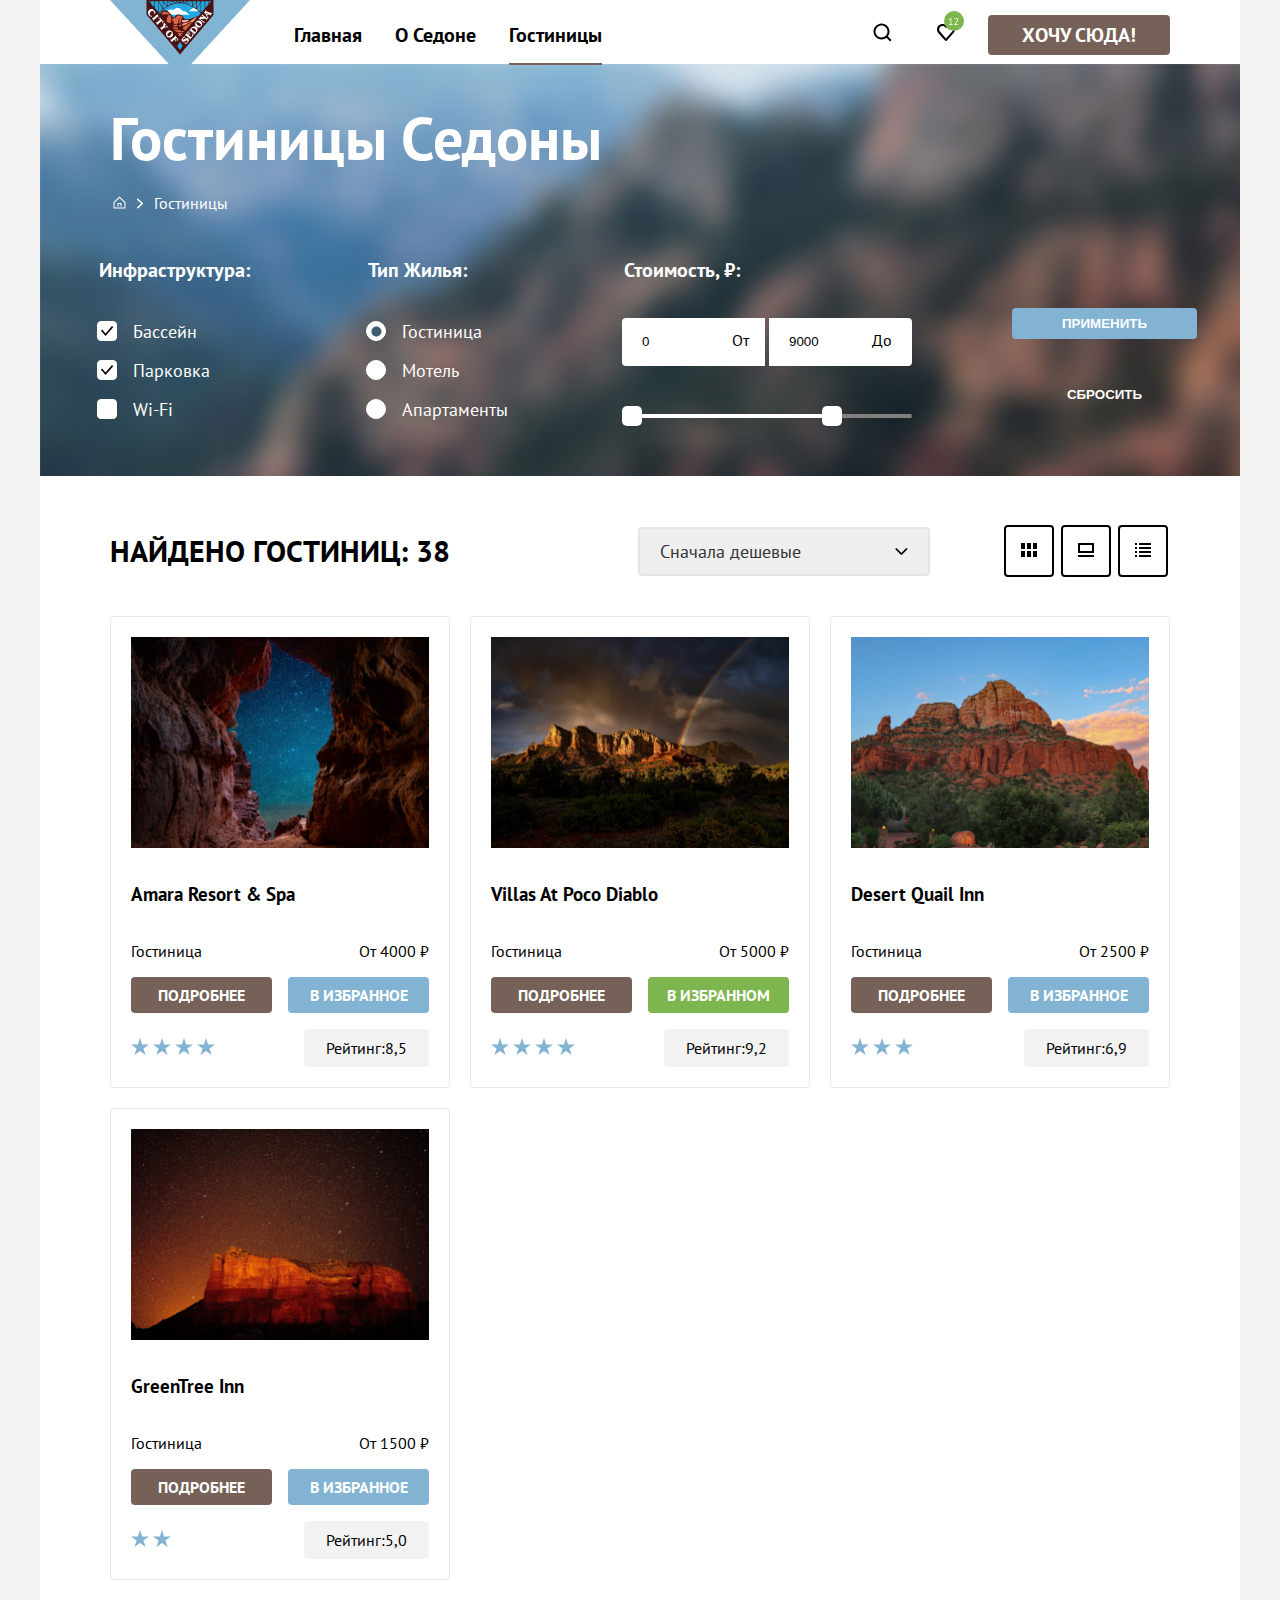
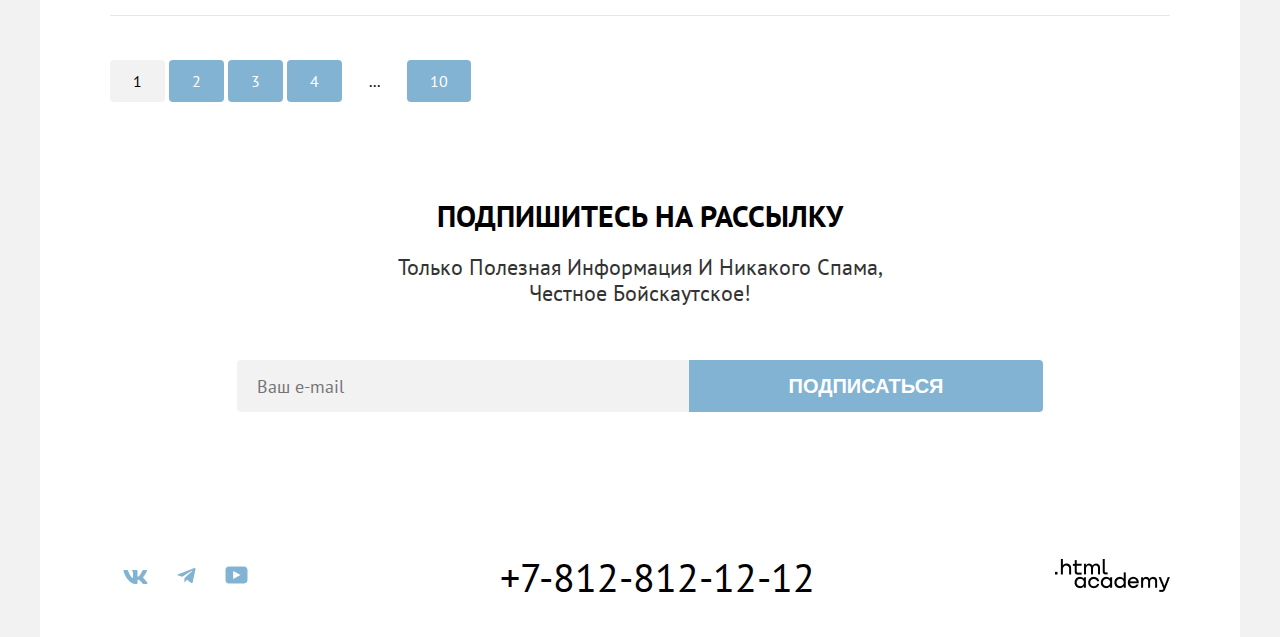
==== catalog.html @ a518d644 "Доделывает 10дз" ====
<!DOCTYPE html>
<html lang="ru">

  <head>
    <meta charset="utf-8">
    <title>HTML Academy: Седона</title>
    <link rel="stylesheet" href="./style.css">
  </head>


  <body class="catalog-html">
    <div class="body-html">
      <header class="page-header">
        <nav class="navigation">

          <img class="logo" src="./images/logo.png" width="140" height="70" alt="Логитип города Седона.">

          <!--Header №1-->
          <div class="navigation-container">
            <ul class="navigation-list">
              <li class="navigation-item">
                <a class="navigation-link" href="./index.html">Главная</a>
              </li>
              <li class="navigation-item">
                <a class="navigation-link" href="about.html">О Седоне</a>
              </li>
              <li class="navigation-item">
                <a class="navigation-link navigation-link-current-catalog" href="./catalog.html">Гостиницы</a>
              </li>
            </ul>
          </div>

          <!--Header №2-->
          <div class="navigation-container-right">
            <ul class="navigation-list">
              <li class="navigation-item">
                <a class="search-link" href="#">
                  <img class="search" src="./images/search.svg" alt="Кнопка поиска">
                  <span class="visually-hidden">Поиск</span>
                </a>
              </li>
              <li class="navigation-item">
                <a class="like-link" href="#">
                  <img class="like" src="./images/like.svg" alt="Избранное">
                  <span class="visually-hidden">Избранное</span>
                </a>
              </li>
              <!--Button-->
              <li class="navigation-item">
                <a class="button button-header" href="#">Хочу сюда!</a>
              </li>
            </ul>
          </div>
        </nav>
      </header>


      <!--Main-->
      <main class="main-index main-catalog">
        <div class="catalog-image">
          <h1 class="main-catalog-hotel">Гостиницы Седоны</h1>
          <div class="crumbs-bread">
            <a class="main-crumbs-bread" href="./index.html">
              <img class="bread-crumbs" src="./images/home.svg" alt="Домик">
            </a>
            <a class="main-crumbs-bread" href="http://back">
              <img class="bread-crumbs" src="./images/check-mark.svg" alt="check-mark">
            </a>
            <a class="main-crumbs-bread" href="./catalog.html">
              <span class="bread-crumbs">Гостиницы</span>
            </a>
          </div>

          <section class="catalog-settings">
            <form class="Catalog-form">

              <fieldset class="catalog-crumbs-bread">
                <legend class="catalog-menu">Инфраструктура:</legend>
                <div class="catalog-checkbox">
                  <label class="checkbox">
                    <input class="checkbox-item" type="checkbox" name="pool" checked>
                    <span class="checkbox-pseudo"></span>
                    <span class="catalog-text">Бассейн</span>
                  </label>
                  <label class="checkbox">
                    <input class="checkbox-item" type="checkbox" name="parking" checked>
                    <span class="checkbox-pseudo"></span>
                    <span class="catalog-text">Парковка</span>
                  </label>
                  <label class="checkbox">
                    <input class="checkbox-item" type="checkbox" name="wifi">
                    <span class="checkbox-pseudo"></span>
                    <span class="catalog-text">Wi-fi</span>
                  </label>
                </div>
              </fieldset>


              <fieldset class="catalog-crumbs-bread">
                <legend class="catalog-menu">Тип жилья:</legend>
                <div class="catalog-radio">
                  <label class="radio">
                    <input class="radio-item" name="radio-house" type="radio" checked>
                    <span class="radio-pseudo"></span>
                    <span class="catalog-hotel">Гостиница</span>
                  </label>

                  <label class="radio">
                    <input class="radio-item" name="radio-house" type="radio">
                    <span class="radio-pseudo"></span>
                    <span class="catalog-hotel">Мотель</span>
                  </label>

                  <label class="radio">
                    <input class="radio-item" name="radio-house" type="radio">
                    <span class="radio-pseudo"></span>
                    <span class="catalog-hotel">Апартаменты</span>
                  </label>
                </div>
              </fieldset>

              <fieldset class="catalog-filter-group">
                <legend class="catalog-filter-title">Стоимость, ₽:</legend>
                <div class="range">
                  <div class="range-wrapper-inputs">
                    <label class="catalog-filter-label">
                      <span class="range-input-label">от</span>
                      <input class="range-input range-input-min" type="number" value="0" name="min-price">
                    </label>
                    <label class="catalog-filter-label">
                      <span class="range-input-label">до</span>
                      <input class="range-input range-input-max" type="number" value="9000" name="max-price">
                    </label>
                  </div>

                  <div class="range-scale">
                    <div class="range-bar" style="left: 0; width: 210px;">
                      <button class="range-toggle toggle-min" type="button">
                        <span class="visually-hidden">Изменить минимальную стоимость</span>
                      </button>
                      <button class="range-toggle toggle-max" type="button">
                        <span class="visually-hidden">Изменить максимальную стоимость</span>
                      </button>
                    </div>
                  </div>
                </div>
              </fieldset>

              <div class="catalog-crumbs-bread">
                <div class="catalog-reset">
                  <button class="button catalog-button-apply">Применить</button>

                  <button class="button catalog-button-reset">Сбросить</button>
                </div>
              </div>

            </form>
          </section>
        </div>


        <!--Найдено гостиниц-->
        <section class="catalog-rooms">
          <div class="catalog-products-container">
            <h1 class="catalog-hotels">Найдено гостиниц: <span>38</span></h1>
            <div class="select sorting-type">
              <select class="select-control" aria-label="Сортировка">
                <option value="popular">Сначала популярные</option>
                <option value="cheap" selected>Сначала дешевые</option>
                <option value="expensive">Сначала дорогие</option>
              </select>
            </div>
            <ul class="view-buttons">
              <li class="view-buttons-item">
                <a class="view-button view-button-current view-button-tile" href="#">
                  <img src="./images/tile.svg" alt="#">
                  <span class="visually-hidden">Показать плиткой</span>
                </a>
              </li>
              <li class="view-buttons-item">
                <a class="view-button view-button-card" href="#">
                  <img src="./images/slideshow.svg" alt="#">
                  <span class="visually-hidden">Показать картачками</span>
                </a>
              </li>
              <li class="view-buttons-item">
                <img src="./images/list.svg" alt="#">
                <a class="view-button view-button-list" href="#">
                  <span class="visually-hidden">Показать плиткой</span>
                </a>
              </li>
            </ul>
          </div>

          <div class="catalog-goods">
            <ul class="catalog-beautiful-hotel">

              <li class="beautiful-hotels">
                <div class="beautiful-catalog-hotel">
                  <img class="catalog-images" src="./images/hotel-1.jpg" alt="Красивый вид">
                  <h3 class="catalog-nice-hotels">Amara Resort & Spa</h3>
                  <div class="catalog-type-wrap">
                    <p class="catalog-type-hotel">Гостиница</p>
                    <p class="catalog-price">От 4000 ₽</p>
                  </div>

                  <button class="button button-more">Подробнее</button>
                  <button class="button button-color-second">В Избранное</button>
                  <div class="catalog-rating-wrap">
                    <div class="catalog-rating-stars">
                      <span class="rating-stars"><img class="stars" src="./images/star.svg" alt="Звездачка"></span>
                      <span class="rating-stars"><img class="stars" src="./images/star.svg" alt="Звездачка"></span>
                      <span class="rating-stars"><img class="stars" src="./images/star.svg" alt="Звездачка"></span>
                      <span class="rating-stars"><img class="stars" src="./images/star.svg" alt="Звездачка"></span>
                    </div>
                    <span class="catalog-rating">Рейтинг:8,5</span>
                  </div>
                </div>
              </li>
              <li class="beautiful-hotels">
                <div class="beautiful-catalog-hotel">
                  <img class="catalog-images" src="./images/hotel-2.jpg" alt="Красивый вид">
                  <h3 class="catalog-nice-hotels">Villas at Poco Diablo</h3>
                  <div class="catalog-type-wrap">
                    <p class="catalog-type-hotel">Гостиница</p>
                    <p class="catalog-price">От 5000 ₽</p>
                  </div>

                  <button class="button button-more">Подробнее</button>
                  <button class="button button-color-third">В Избранном</button>
                  <div class="catalog-rating-wrap">
                    <div class="catalog-rating-stars">
                      <span class="rating-stars"><img class="stars" src="./images/star.svg" alt="Звездачка"></span>
                      <span class="rating-stars"><img class="stars" src="./images/star.svg" alt="Звездачка"></span>
                      <span class="rating-stars"><img class="stars" src="./images/star.svg" alt="Звездачка"></span>
                      <span class="rating-stars"><img class="stars" src="./images/star.svg" alt="Звездачка"></span>
                    </div>
                    <span class="catalog-rating">Рейтинг:9,2</span>
                  </div>
                </div>
              </li>
              <li class="beautiful-hotels">
                <div class="beautiful-catalog-hotel">
                  <img class="catalog-images" src="./images/hotel-3.jpg" alt="Красивый вид">
                  <h3 class="catalog-nice-hotels">Desert Quail Inn</h3>
                  <div class="catalog-type-wrap">
                    <p class="catalog-type-hotel">Гостиница</p>
                    <p class="catalog-price">От 2500 ₽</p>
                  </div>

                  <button class="button button-more">Подробнее</button>
                  <button class="button button-color-second">В Избранное</button>
                  <div class="catalog-rating-wrap">
                    <div class="catalog-rating-stars">
                      <span class="rating-stars"><img class="stars" src="./images/star.svg" alt="Звездачка"></span>
                      <span class="rating-stars"><img class="stars" src="./images/star.svg" alt="Звездачка"></span>
                      <span class="rating-stars"><img class="stars" src="./images/star.svg" alt="Звездачка"></span>
                    </div>
                    <span class="catalog-rating">Рейтинг:6,9</span>
                  </div>
                </div>
              </li>
              <li class="beautiful-hotels">
                <div class="beautiful-catalog-hotel">
                  <img class="catalog-images" src="./images/hotel-4.jpg" alt="Красивый вид">
                  <h3 class="catalog-nice-hotels">GreenTree Inn</h3>
                  <div class="catalog-type-wrap">
                    <p class="catalog-type-hotel">Гостиница</p>
                    <p class="catalog-price">От 1500 ₽</p>
                  </div>

                  <button class="button button-more">Подробнее</button>
                  <button class="button button-color-second">В Избранное</button>
                  <div class="catalog-rating-wrap">
                    <div class="catalog-rating-stars">
                      <span class="rating-stars"><img class="stars" src="./images/star.svg" alt="Звездачка"></span>
                      <span class="rating-stars"><img class="stars" src="./images/star.svg" alt="Звездачка"></span>
                    </div>
                    <span class="catalog-rating">Рейтинг:5,0</span>
                  </div>
                </div>
              </li>
            </ul>
          </div>

          <div class="catalog-divider">
            <img class="divider" src="./images/divider.png" alt="Линия">
          </div>

          <div class="catalog-pages">
            <ul class="numbers-catalog">
              <li class="pages-numbers">
                <a class="catalog-numbers pages-numbers-light" href="http://1">1</a>
              </li>
              <li class="pages-numbers">
                <a class="catalog-numbers" href="http://2">2</a>
              </li>
              <li class="pages-numbers">
                <a class="catalog-numbers" href="http://3">3</a>
              </li>
              <li class="pages-numbers">
                <a class="catalog-numbers" href="http://4">4</a>
              </li>
              <li class="pages-numbers">
                <a class="catalog-numbers pages-numbers-white" href="http://5">...</a>
              </li>
              <li class="pages-numbers">
                <a class="catalog-numbers" href="http://10">10</a>
              </li>
            </ul>
          </div>

          <!--Подпишитесь на рассылку-->
          <div class="page-container catalog-footer">
            <div class="subscribe-catalog">
              <h2 class="subscribe-description-catalog">Подпишитесь на рассылку</h2>
              <p class="advantages-subscribe-catalog">Только полезная информация и никакого спама,<br> честное бойскаутское!</p>

              <form class="subscribe" action="https://echo.htmlacademy.ru/" method="post">
                <div class="subscribe-radius">
                  <label for="newsletter-email">
                    <input class="form-subscribe" placeholder="Ваш e-mail" type="email" name="newsletter-email"
                      id="newsletter-email" required>
                  </label>

                  <button class="button button-blue" type="submit">
                    <span class="submit-subscribe">Подписаться</span>
                  </button>

                </div>
              </form>
            </div>
          </div>

        </section>


      </main>


      <!--Footer!-->
      <footer class="page-footer">
        <div class="footer-social-network">
          <ul class="connection-footer">
            <li class="footer-inline">
              <a class="footer-catalog-link" href="#">
                <img class="connection" src="./images/VK.svg" alt="ВКонтакте">
                <p class="visually-hidden">ВКонтакте</p>
              </a>
            </li>
            <li class="footer-inline">
              <a class="footer-catalog-link" href="#">
                <img class="connection" src="./images/Telegram.svg" alt="Телеграм">
                <p class="visually-hidden">Телеграм</p>
              </a>
            </li>
            <li class="footer-inline">
              <a class="footer-catalog-link" href="#">
                <img class="connection" src="./images/Youtube.svg" alt="Ютуб" fill="currentColor">
                <p class="visually-hidden">Ютуб</p>
              </a>
            </li>
          </ul>

          <h3>
            <a class="footer-call htmlacademy" href="tel:+78128121212">+7-812-812-12-12</a>
          </h3>

          <a class="htmlacademy" href="https://htmlacademy.ru/"><img class="htmlacademy-image"
              src="./images/html-academy.png" alt="html-academy"></a>

        </div>
      </footer>

    </div>
  </body>

</html>
---- style.css ----
@font-face {
    font-family: "PT-Sans";
    src: url("./fonts/ptsans-400.woff2") format("woff2");
    font-weight: 400;
    font-display: swap;
}

@font-face {
    font-family: "PT-Sans";
    src: url("./fonts/ptsans-700.woff2") format("woff2");
    font-weight: 700;
    font-display: swap;
}


body {
    width: 1200px;
    font-family: "PT-Sans";
    font-style: normal;
    margin: 0 auto;
    background-color: #F2F2F2;

    display: grid;
    grid-template-rows: min-content auto min-content;
}

.body-html {
    background-color: white;
}

.page-header {
    height: 64px;
    padding: 0 70px;
}

.page-footer {
    padding: 0 70px;
}

.logo {
    position: absolute;
}

.catalog-html {
    width: 1200px;
}

.main-catalog {
    text-transform: capitalize;
}

.navigation {
    display: flex;
    align-items: center;
    justify-content: space-between;
    font-weight: 700;
    font-size: 20px;
    line-height: 24px;
}

.navigation-container {
    display: flex;
    align-items: center;
    flex-direction: row;
    padding: 0;
    padding-left: 168px;
    min-width: 340px;
    justify-content: space-around;
}

.navigation-container-right {
    display: flex;
    flex-direction: row;
    align-items: center;
    padding: 0;
    gap: 20px;
}

.navigation-list {
    display: contents;
    flex-direction: row;
    justify-content: space-between;
    align-items: center;
    margin: 0;
    padding: 0;
}

.navigation-item {
    justify-content: space-around;
}

.navigation-link {
    color: black;
    padding: 20px 16px;
}

.page-header-action {
    align-content: center;
}

.button-header {
    display: block;
    font-weight: 700;
    padding: 8px 34px;
}

.advantages-item {
    text-align: center;
    color: #ffffff;

    background-color: #83B3D3
}

.select {
    display: flex;
    align-items: center;
    width: 292px;
    margin-left: auto;
    margin-right: 70px;
}

.select-control {
    width: 100%;

    font-family: "PT-Sans";
    font-size: 18px;
    line-height: 21px;
    color: #333333;
    appearance: none;

    border: 2px solid #e5e5e5;
    border-radius: 4px;

    padding: 12px 20px;
    padding-right: 40px;

    background-image: url("./images/arrow.svg");
    background-repeat: no-repeat;
    background-position: right 20px center;
}

.select-control:hover {
    border-color: #68a2ca;
}

.select-control:focus {
    border-color: #3f5e72;
    outline: none;
}

.view-buttons {
    padding-right: 10px;
    width: 160px;
    display: flex;
    align-items: center;
    justify-content: space-between;
    cursor: pointer;
}

.view-buttons-item {
    justify-content: space-between;
    padding: 14px 15px;
    margin: 0 3.5px;

    border: 2px solid #000000;
    border-radius: 4px;
}

.view-button {
    cursor: pointer;
}

.catalog-products-container {
    display: flex;
    max-height: 50px;
    padding: 50px 70px 40px;
    align-items: center;
}

.main-text {
    color: #333333;
    font-weight: 400;
    font-size: 22px;
    line-height: 26px;
}

.advantages-list {
    margin: 0;
    padding: 0;
    display: flex;
    flex-wrap: wrap;
}

.advantages-item-container {
    width: 230px;
    min-height: 200px;
    padding: 90px 85px;
    display: flex;
    align-items: center;
    justify-content: flex-start;
    flex-direction: column;
}

.advantages-item-wide {
    display: flex;
}

.advantages-description {
    font-weight: 400;
    font-size: 18px;
    line-height: 21px;
}

.advantages-item-wide-rewerse {
    flex-direction: row-reverse;
}

.advantages-item-squares,
.advantages-item-tourist {
    color: black;
    background-color: rgba(131, 179, 211, 0.12);
}

.advantages-item-road {
    color: black;
    background-color: rgba(131, 179, 211, 0.2);
}

.footer-social-network {
    align-items: center;
    height: 120px;
    display: flex;
    justify-content: space-between;
}

.main-catalog-hotel {
    font-weight: 700;
    font-size: 60px;
    line-height: 78px;
    padding: 35px 70px 8px;
    margin: 0;
}

.connection-footer {
    align-self: center;
    display: inline;
}

.footer-inline {
    padding: 12.5px;
    display: inline;
}

.advantages-interested {
    color: #000000;
    padding-bottom: 20px;
    margin: 0;
    font-weight: 700;
    font-size: 30px;
    line-height: 36px;
}

.advantages-description-comfort {
    color: #333333;
    font-weight: 400;
    font-size: 22px;
    line-height: 26px;
}

.advantages-interested-main {
    color: #333333;
    font-weight: 400;
    font-size: 22px;
    line-height: 26px;
    padding-bottom: 54px;
}

.advantages-title-live {
    color: #000000;
    padding-bottom: 30px;
    margin: 0;
    font-weight: 700;
    font-size: 24px;
    line-height: 28px;
}

.advantages-live {
    color: #333333;
    font-weight: 400;
    font-size: 18px;
    line-height: 21px;
}

.advantages-title {
    text-transform: uppercase;
    margin-top: 0;
    margin-bottom: 32px;
    position: relative;
    padding-bottom: 30px;
    width: 175px;
}

.advantages-title::before {
    align-items: center;
    display: block;
    content: "";
    position: absolute;
    top: 100%;
    width: 60px;
    height: 2px;
    background-color: currentColor;
    left: 50%;
    transform: translateX(-50%);
    opacity: 0.3;
}

.images {
    height: 100%;
    object-fit: cover;
}

.souvenir {
    padding-bottom: 30px;
}

.white {
    color: #ffffff;
}

a {
    text-decoration: none;
    list-style: none;
}

ul {
    margin: 0;
    padding: 0;
    list-style: none;
}

li {
    list-style: none;
}

p {
    margin: 0;
}


.hero {
    text-align: center;
    height: 485px;
    background-image: url("/images/index-background.jpg");
    background-repeat: no-repeat;
    background-size: cover;
}


.welcome-shelf {
    width: 1200px;
    background-repeat: no-repeat;
    background-size: cover;
}

.welcome {
    padding-top: 50px;
}

.ornament {
    padding-top: 23px;
    background-position: 50% 50%;
}

.button-search {
    color: #ffffff;
    font-weight: 700;
    font-size: 20px;
    line-height: 36px;
    padding: 8px 50px;
    cursor: pointer;
}


h2 {
    text-transform: uppercase;
}

h4 {
    margin: 0;
    text-transform: uppercase;
}

.stars {
    color: #83B3D3;
}

.visually-hidden {
    position: absolute;
    width: 1px;
    height: 1px;
    margin: -1px;
    border: 0;
    padding: 0;
    white-space: nowrap;
    clip-path: inset(100%);
    clip: rect(0 0 0 0);
    overflow: hidden;
}

.Catalog-form {
    display: flex;
    justify-content: space-around;
}

.footer-call {
    font-weight: 400;
    font-size: 40px;
    line-height: 40px;
    color: black;
}



.second {
    background-color: rgba(131, 179, 211, 0.12);
}


.third {
    background-color: rgba(131, 179, 211, 0.2);
}

.advantages-souvenirs {
    display: flex;
    margin: 0;
    padding: 0;
}


.advantages-item-souvenirs {
    margin: 0;
    padding: 0;
    width: 400px;
    max-height: 385px;
    text-align: center;

    background-color: rgba(131, 179, 211, 0.12);
}

.advantages-eat {
    padding: 80px 85px;
}


.page-container {
    text-align: center;
}

.sedona-city {
    padding-top: 70px;
    padding-bottom: 70px;
}

.rectangle {
    padding-top: 30px;
    padding-bottom: 30px;
}

.main-heading {
    padding-bottom: 25px;
    margin: 0;
    font-weight: 700;
    font-size: 30px;
    line-height: 36px;
}

.catalog-pages {
    display: flex;
    flex-direction: row;
    align-items: center;
    padding: 0 70px;
    padding-top: 40px;
}

.numbers-catalog {
    border-radius: 4px;
}

.catalog-type-wrap {
    grid-column: 1/-1;
    display: flex;
    justify-content: space-between;
    gap: 20px;
}

.catalog-nice-hotels {
    grid-column: 1/-1;
    text-transform: capitalize;
}


.souvenirs-second {
    background-color: #ffffff;
}


.button {
    border: 0;
    border-radius: 4px;
    text-transform: uppercase;
    color: #ffffff;
    background-color: #756157;
}


.button-blue {
    border: 0;
    padding: 8px 50px;
    border-radius: 0 4px 4px 0;
    background-color: #83B3D3;
    cursor: pointer;
}


.subscribe {
    flex-direction: row-reverse
}

.subscribe-radius {
    display: inline-flex;
}

.form-subscribe {
    padding: 0 0 0 20px;
    font-family: "PT-Sans";
    font-style: normal;
    width: 452px;
    border-radius: 4px 0 0 4px;
    border: 0;
    height: 52px;
    font-weight: 400;
    font-size: 18px;
    line-height: 24px;

    background-color: #F2F2F2;
    box-sizing: border-box;
}

.submit-subscribe {
    padding: 8px 50px;
    font-weight: 700;
    font-size: 20px;
    line-height: 36px;
}

.catalog-beautiful-hotel {
    display: grid;
    grid-template-columns: repeat(3, 340px);
    flex-direction: row;
    gap: 20px;
    align-items: flex-start;
    flex-wrap: nowrap;
    padding: 0;
}

.catalog-goods {
    padding: 0 70px;
}

.catalog-cheap {
    align-items: baseline;
    justify-content: space-around;
    display: flex;
}

.catalog-button-border {
    justify-content: space-around;
}

.catalog-button-border {
    text-align: right;
    display: flex;
}

.beautiful-hotels {
    box-sizing: border-box;
    padding: 20px;
    border: 1px solid #E6E6E6;
    border-radius: 4px;
}


.button-cheap-first {
    justify-content: flex-end;
}

.catalog-hotels {
    text-transform: uppercase;
    font-weight: 700;
    font-size: 30px;
    line-height: 36px;

    margin: 0;
}


.catalog-divider {
    padding-top: 20px;
    text-align: center;
}

.catalog-image {
    min-height: 412px;
    color: #ffffff;
    background-image: url("./images/catalog-backgroung.jpg");
    background-repeat: no-repeat;
    background-size: cover;
}

.catalog-menu {
    margin: 0;
    text-transform: capitalize;
    font-weight: 700;
    font-size: 20px;
    line-height: 24px;
    display: block;
}

.catalog-reset {
    position: relative;
    top: 50px;
    display: grid;
}

.page-interested {
    padding-top: 96px;
    padding-bottom: 96px;
    background-color: #ffffff;
    background-repeat: no-repeat;
    background-size: cover;
}

.index-footer {
    padding-top: 96px;
    padding-bottom: 104px;
    color: #ffffff;
    background-image: url("./images/canion.jpg");
    background-repeat: no-repeat;
    background-size: cover;
}

.catalog-footer {
    background-color: #ffffff;
    background-repeat: no-repeat;
    background-size: cover;
}

.subscribe-catalog {
    height: 215px;
    padding-top: 96px;
    padding-bottom: 104px;
}

.stop-comfort {
    padding-top: 65px;
    padding-bottom: 65px;
}

.subscribe-description {
    color: #ffffff;
    padding-bottom: 20px;
    margin: 0;
    font-weight: 700;
    font-size: 30px;
    line-height: 36px;
}

.subscribe-description-catalog {
    color: #000000;
    padding-bottom: 20px;
    margin: 0;
    font-weight: 700;
    font-size: 30px;
    line-height: 36px;
}

.advantages-subscribe {
    color: #ffffff;
    padding-bottom: 54px;
    font-weight: 400;
    font-size: 22px;
    line-height: 26px;
}

.advantages-subscribe-catalog {
    color: #333333;
    padding-bottom: 54px;
    font-weight: 400;
    font-size: 22px;
    line-height: 26px;
}

.catalog-numbers {
    border-radius: 4px;
    display: flex;
    padding: 11px 23px;
    color: white;
    background-color: #83B3D3;
}

.pages-numbers {
    display: inline-block;
}

.pages-numbers-light {
    color: black;
    background-color: #F2F2F2;
}

.pages-numbers-white {
    color: black;
    background-color: #ffffff;
}

.bread-crumbs {
    color: #ffffff;
}

.catalog-crumbs-bread {
    display: block;
}

.crumbs-bread {
    padding: 8px 70px 45px;
}

.main-crumbs-bread {
    padding: 0 3px;
}

.catalog-button-apply {
    font-weight: 700;
    padding: 8px 50px;
    background-color: #83B3D3;

}

.catalog-button-reset {
    position: relative;
    top: 40px;
    font-weight: 700;
    padding: 8px 50px;
    background: fixed;


}

button {
    font-weight: 700;
    cursor: pointer;
}


.button-more {
    border: 0;
    padding: 8px 26px;
    font-family: "PT-Sans";
    font-style: normal;
    font-weight: 700;
    font-size: 16px;
    line-height: 20px;
}

.button-color-second {
    border: 0;
    padding: 8px 20px;
    background-color: #83B3D3;
    font-family: "PT-Sans";
    font-style: normal;
    font-weight: 700;
    font-size: 16px;
    line-height: 20px;
}

.button-color-third {
    border: 0;
    padding: 8px 18px;
    background-color: #7DB54F;
    font-family: "PT-Sans";
    font-style: normal;
    font-weight: 700;
    font-size: 16px;
    line-height: 20px;
}

.catalog-rating {
    border-radius: 4px;
    padding: 9px 22px;
    background-color: #F2F2F2;
    font-family: "PT-Sans";
    font-style: normal;
    font-weight: 400;
    font-size: 16px;
    line-height: 20px;
}

.beautiful-catalog-hotel {
    display: grid;
    flex-direction: column;
    gap: 16px;
    grid-template-columns: 1fr 1fr;
}

.catalog-images {
    max-width: 100%;
    grid-column: 1/-1;
}

.catalog-rating-wrap {
    grid-column: 1/-1;
    display: flex;
    justify-content: space-between;
    align-items: center;
}



.checkbox-item {
    position: absolute;
    appearance: none;
}

.checkbox {
    display: flex;
    align-items: center;
    cursor: pointer;
}

.checkbox-pseudo {
    display: inline-block;
    border-radius: 4px;
    width: 18px;
    height: 18px;
    border: 1px solid #ffffff;
    background-color: #ffffff;
    cursor: pointer;
}

.catalog-checkbox {
    margin-top: 32px;
    display: grid;
    font-weight: 400;
    font-size: 18px;
    line-height: 23px;
    gap: 16px;
}

.catalog-text {
    padding-left: 16px;
}

.checkbox-item:checked ~ .checkbox-pseudo {
    background-color: #ffffff;
    background-image: url("./images/checkbox.svg");
    background-repeat: no-repeat;
    background-position: center;
}

.checkbox-item:focus ~ .checkbox-pseudo {
    box-shadow: 0 0 0 3px #83B3D3;
}




.radio-item {
    position: absolute;
    appearance: none;
}

.radio {
    display: flex;
    align-items: center;
    cursor: pointer;
}

.radio-pseudo {
    display: inline-block;
    border-radius: 50%;
    width: 18px;
    height: 18px;
    border: 1px solid #ffffff;
    background-color: #ffffff;
    cursor: pointer;
}

.catalog-radio {
    margin-top: 32px;
    display: grid;
    font-weight: 400;
    font-size: 18px;
    line-height: 23px;
    gap: 16px;
}

.catalog-hotel {
    padding-left: 16px;
}

.radio-item:checked ~ .radio-pseudo {
    background-color: #ffffff;
    background-image: url("./images/radio.svg");
    background-repeat: no-repeat;
    background-position: center;
}

.radio-item:focus ~ .radio-pseudo {
    box-shadow: 0 0 0 3px #83B3D3;
}


fieldset {
    border: none;
}

.catalog-filter-title {
    font-family: "PT-Sans";
    font-style: normal;
    font-weight: 700;
    font-size: 20px;
    line-height: 24px;
}

.navigation-link-current {
    position: relative;
    padding-bottom: 17.5px;
}

.navigation-link-current-catalog {
    position: relative;
    padding-bottom: 17.5px;
}

.navigation-link-current::after {
    position: absolute;
    content: "";

    right: 16px;
    left: 16px;
    bottom: 0;

    height: 2px;
    background-color: #756157;
}

.navigation-link-current-catalog::after {
    position: absolute;
    content: "";

    right: 16px;
    left: 16px;
    bottom: 0;

    height: 2px;
    background-color: #756157;
}

.popup-active {
    display: flex;
}

.popup {
    position: fixed;
    top: 0;
    left: 0;
    width: 100%;
    height: 100%;
    display: none;
    align-items: center;
    justify-content: center;
}

.popup-container {
    width: 717px;
    height: 576px;
    background: #ffffff;
    border-radius: 30px;
    z-index: 1;
}


.popup::before {
    content: "";
    position: absolute;
    width: 100%;
    height: 100%;
    background-color: rgba(242, 242, 242, 0.8);
}

.connection:focus {
    color: #68A2CA;
}


.range-input-label {
    color: #000000;
    position: absolute;
    right: 20px;
    top: 50%;
    transform: translateY(-50%);
}

.range-input {
    padding-right: 40px;
    height: 48px;
    width: 143px;
    box-sizing: border-box;
    border: none;
    border-radius: 4px 0 0 4px;
}

.range-input-min {
    padding-left: 20px;
    border-radius: 4px 0 0 4px;
}

.range-input-max {
    padding-left: 20px;
    border-radius: 0 4px 4px 0;
}

.range-scale {
    margin-top: 48px;
    position: relative;
    height: 4px;
    margin-bottom: 16px;
    background-color: gray;
    border-radius: 2px;
}

.range-bar {
    position: absolute;
    height: 4px;
    background-color: #ffffff;
}


.range-toggle {
    position: absolute;
    width: 20px;
    height: 20px;
    background: #ffffff;
    border: none;
    border-radius: 5px;
    cursor: pointer;
}

.catalog-filter-label{
    position: relative;
}

.range-toggle:hover {
    background-color: #ffffff;
}

.range-toggle:active,
.range-toggle:focus {
    outline: 3px solid #ffffff;
}

.toggle-min {
    top: -8px;
    left: 0;
}

.toggle-max {
    top: -8px;
    right: -10px;
}

legend.catalog-filter-title {
    padding-bottom: 30px;
}
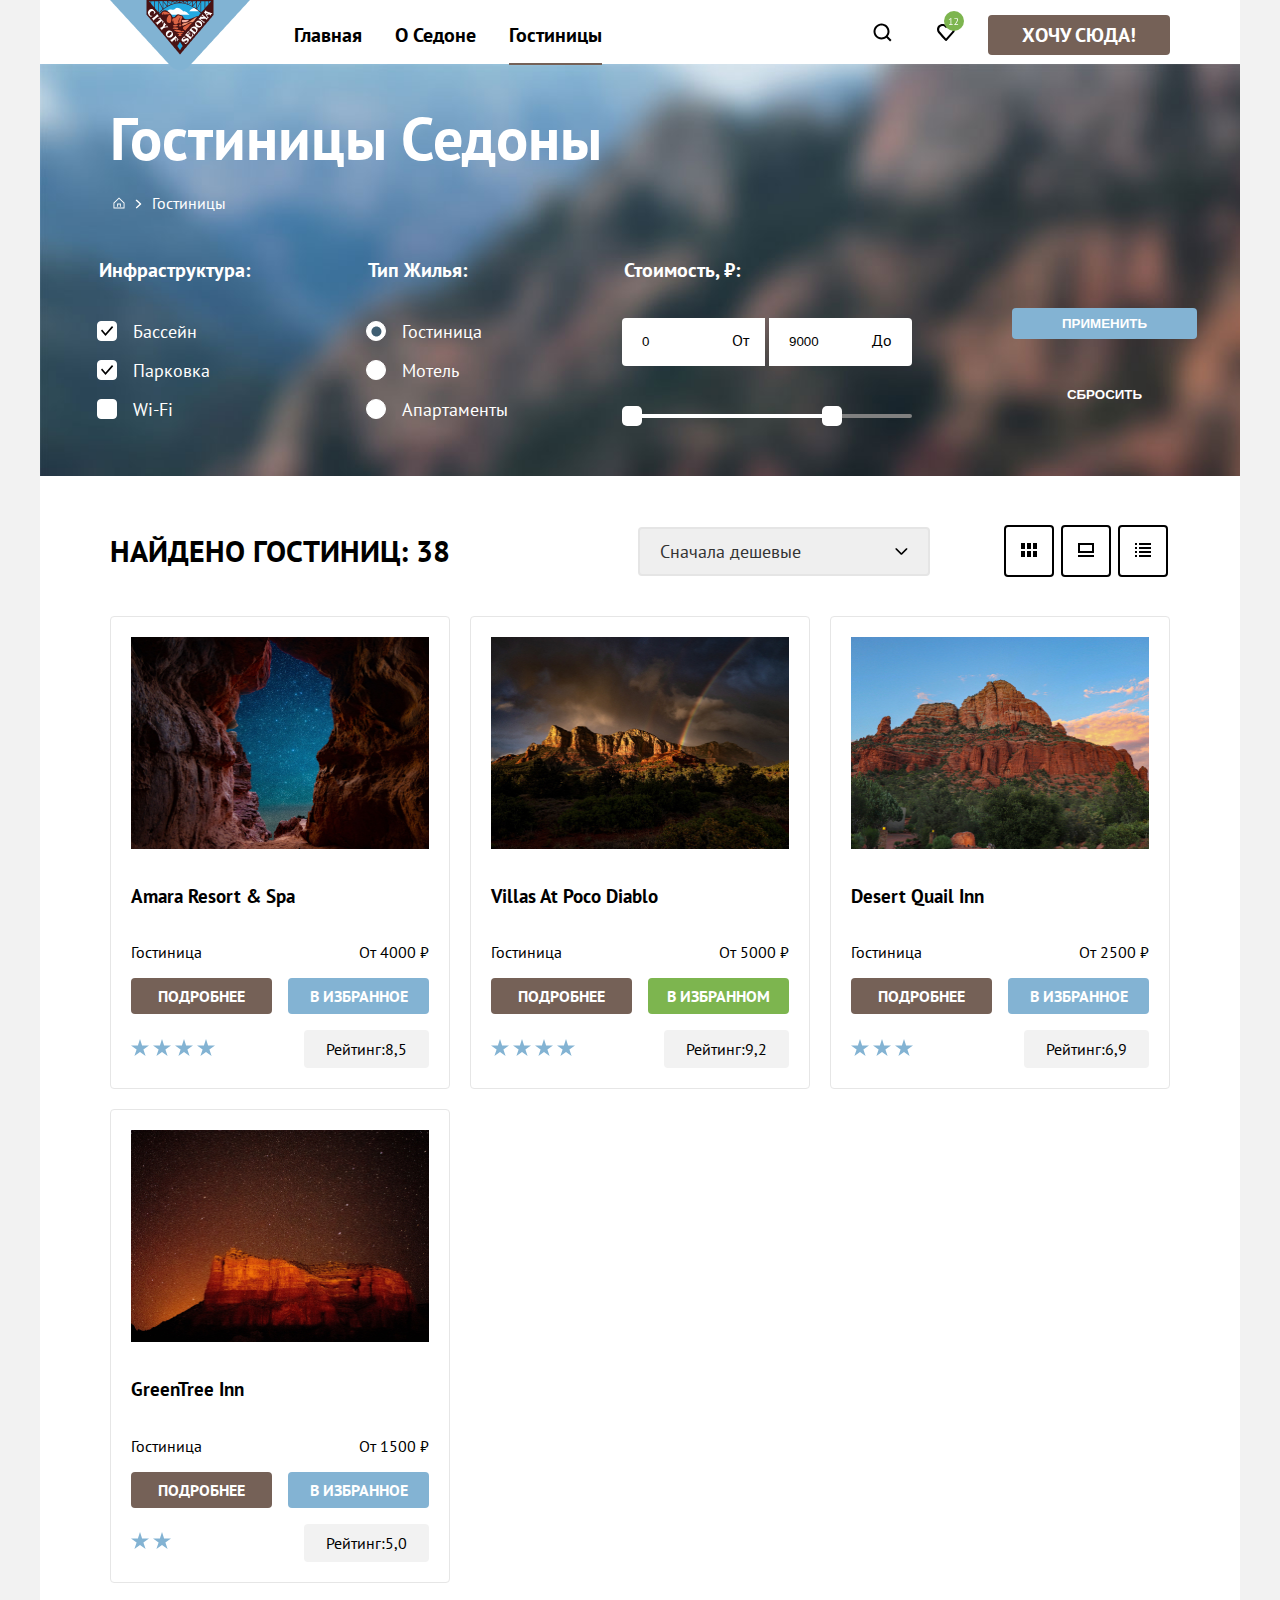
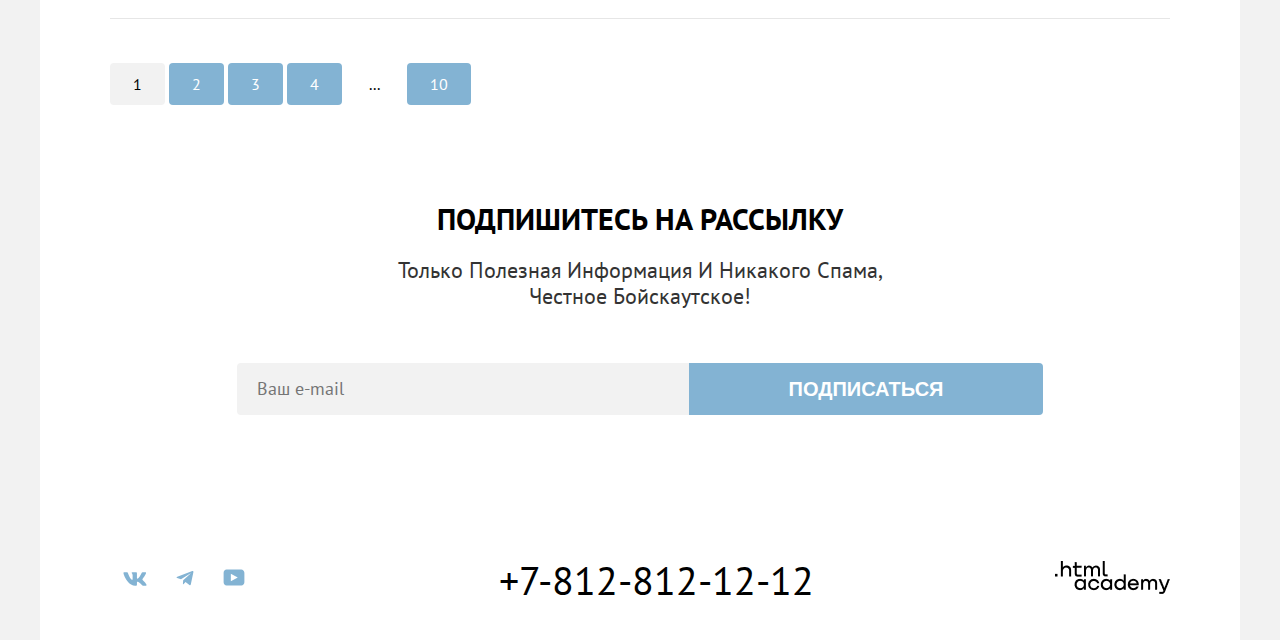
==== commit 6cb992aa: "Merge pull request #10 from Odissey7/master" ====
--- a/catalog.html
+++ b/catalog.html
@@ -35,13 +35,13 @@
             <ul class="navigation-list">
               <li class="navigation-item">
                 <a class="search-link" href="#">
-                  <img class="search" src="./images/search.svg" alt="Кнопка поиска">
+                  <img class="search" src="./images/search.svg" width="44" height="64" alt="Кнопка поиска">
                   <span class="visually-hidden">Поиск</span>
                 </a>
               </li>
               <li class="navigation-item">
                 <a class="like-link" href="#">
-                  <img class="like" src="./images/like.svg" alt="Избранное">
+                  <img class="like" src="./images/like.svg" width="44" height="64" alt="Избранное">
                   <span class="visually-hidden">Избранное</span>
                 </a>
               </li>
@@ -61,10 +61,10 @@
           <h1 class="main-catalog-hotel">Гостиницы Седоны</h1>
           <div class="crumbs-bread">
             <a class="main-crumbs-bread" href="./index.html">
-              <img class="bread-crumbs" src="./images/home.svg" alt="Домик">
+              <img class="bread-crumbs" src="./images/home.svg" width="12" height="12" alt="Домик">
             </a>
             <a class="main-crumbs-bread" href="http://back">
-              <img class="bread-crumbs" src="./images/check-mark.svg" alt="check-mark">
+              <img class="bread-crumbs" src="./images/check-mark.svg" width="7" height="10" alt="check-mark">
             </a>
             <a class="main-crumbs-bread" href="./catalog.html">
               <span class="bread-crumbs">Гостиницы</span>
@@ -162,7 +162,7 @@
         <!--Найдено гостиниц-->
         <section class="catalog-rooms">
           <div class="catalog-products-container">
-            <h1 class="catalog-hotels">Найдено гостиниц: <span>38</span></h1>
+            <h2 class="catalog-hotels">Найдено гостиниц: <span>38</span></h2>
             <div class="select sorting-type">
               <select class="select-control" aria-label="Сортировка">
                 <option value="popular">Сначала популярные</option>
@@ -173,18 +173,18 @@
             <ul class="view-buttons">
               <li class="view-buttons-item">
                 <a class="view-button view-button-current view-button-tile" href="#">
-                  <img src="./images/tile.svg" alt="#">
+                  <img src="./images/tile.svg" width="16" height="14" alt="#">
                   <span class="visually-hidden">Показать плиткой</span>
                 </a>
               </li>
               <li class="view-buttons-item">
                 <a class="view-button view-button-card" href="#">
-                  <img src="./images/slideshow.svg" alt="#">
+                  <img src="./images/slideshow.svg" width="16" height="14" alt="#">
                   <span class="visually-hidden">Показать картачками</span>
                 </a>
               </li>
               <li class="view-buttons-item">
-                <img src="./images/list.svg" alt="#">
+                <img src="./images/list.svg" width="16" height="14" alt="#">
                 <a class="view-button view-button-list" href="#">
                   <span class="visually-hidden">Показать плиткой</span>
                 </a>
@@ -197,7 +197,7 @@
 
               <li class="beautiful-hotels">
                 <div class="beautiful-catalog-hotel">
-                  <img class="catalog-images" src="./images/hotel-1.jpg" alt="Красивый вид">
+                  <img class="catalog-images" src="./images/hotel-1.jpg" width="300" height="212" alt="Красивый вид">
                   <h3 class="catalog-nice-hotels">Amara Resort & Spa</h3>
                   <div class="catalog-type-wrap">
                     <p class="catalog-type-hotel">Гостиница</p>
@@ -208,10 +208,10 @@
                   <button class="button button-color-second">В Избранное</button>
                   <div class="catalog-rating-wrap">
                     <div class="catalog-rating-stars">
-                      <span class="rating-stars"><img class="stars" src="./images/star.svg" alt="Звездачка"></span>
-                      <span class="rating-stars"><img class="stars" src="./images/star.svg" alt="Звездачка"></span>
-                      <span class="rating-stars"><img class="stars" src="./images/star.svg" alt="Звездачка"></span>
-                      <span class="rating-stars"><img class="stars" src="./images/star.svg" alt="Звездачка"></span>
+                      <span class="rating-stars"><img class="stars" src="./images/star.svg" width="18" height="17" alt="Звездачка"></span>
+                      <span class="rating-stars"><img class="stars" src="./images/star.svg" width="18" height="17" alt="Звездачка"></span>
+                      <span class="rating-stars"><img class="stars" src="./images/star.svg" width="18" height="17" alt="Звездачка"></span>
+                      <span class="rating-stars"><img class="stars" src="./images/star.svg" width="18" height="17" alt="Звездачка"></span>
                     </div>
                     <span class="catalog-rating">Рейтинг:8,5</span>
                   </div>
@@ -219,7 +219,7 @@
               </li>
               <li class="beautiful-hotels">
                 <div class="beautiful-catalog-hotel">
-                  <img class="catalog-images" src="./images/hotel-2.jpg" alt="Красивый вид">
+                  <img class="catalog-images" src="./images/hotel-2.jpg" width="300" height="212" alt="Красивый вид">
                   <h3 class="catalog-nice-hotels">Villas at Poco Diablo</h3>
                   <div class="catalog-type-wrap">
                     <p class="catalog-type-hotel">Гостиница</p>
@@ -230,10 +230,10 @@
                   <button class="button button-color-third">В Избранном</button>
                   <div class="catalog-rating-wrap">
                     <div class="catalog-rating-stars">
-                      <span class="rating-stars"><img class="stars" src="./images/star.svg" alt="Звездачка"></span>
-                      <span class="rating-stars"><img class="stars" src="./images/star.svg" alt="Звездачка"></span>
-                      <span class="rating-stars"><img class="stars" src="./images/star.svg" alt="Звездачка"></span>
-                      <span class="rating-stars"><img class="stars" src="./images/star.svg" alt="Звездачка"></span>
+                      <span class="rating-stars"><img class="stars" src="./images/star.svg" width="18" height="17" alt="Звездачка"></span>
+                      <span class="rating-stars"><img class="stars" src="./images/star.svg" width="18" height="17" alt="Звездачка"></span>
+                      <span class="rating-stars"><img class="stars" src="./images/star.svg" width="18" height="17" alt="Звездачка"></span>
+                      <span class="rating-stars"><img class="stars" src="./images/star.svg" width="18" height="17" alt="Звездачка"></span>
                     </div>
                     <span class="catalog-rating">Рейтинг:9,2</span>
                   </div>
@@ -241,7 +241,7 @@
               </li>
               <li class="beautiful-hotels">
                 <div class="beautiful-catalog-hotel">
-                  <img class="catalog-images" src="./images/hotel-3.jpg" alt="Красивый вид">
+                  <img class="catalog-images" src="./images/hotel-3.jpg" width="300" height="212" alt="Красивый вид">
                   <h3 class="catalog-nice-hotels">Desert Quail Inn</h3>
                   <div class="catalog-type-wrap">
                     <p class="catalog-type-hotel">Гостиница</p>
@@ -252,9 +252,9 @@
                   <button class="button button-color-second">В Избранное</button>
                   <div class="catalog-rating-wrap">
                     <div class="catalog-rating-stars">
-                      <span class="rating-stars"><img class="stars" src="./images/star.svg" alt="Звездачка"></span>
-                      <span class="rating-stars"><img class="stars" src="./images/star.svg" alt="Звездачка"></span>
-                      <span class="rating-stars"><img class="stars" src="./images/star.svg" alt="Звездачка"></span>
+                      <span class="rating-stars"><img class="stars" src="./images/star.svg" width="18" height="17" alt="Звездачка"></span>
+                      <span class="rating-stars"><img class="stars" src="./images/star.svg" width="18" height="17" alt="Звездачка"></span>
+                      <span class="rating-stars"><img class="stars" src="./images/star.svg" width="18" height="17" alt="Звездачка"></span>
                     </div>
                     <span class="catalog-rating">Рейтинг:6,9</span>
                   </div>
@@ -262,7 +262,7 @@
               </li>
               <li class="beautiful-hotels">
                 <div class="beautiful-catalog-hotel">
-                  <img class="catalog-images" src="./images/hotel-4.jpg" alt="Красивый вид">
+                  <img class="catalog-images" src="./images/hotel-4.jpg" width="300" height="212" alt="Красивый вид">
                   <h3 class="catalog-nice-hotels">GreenTree Inn</h3>
                   <div class="catalog-type-wrap">
                     <p class="catalog-type-hotel">Гостиница</p>
@@ -273,8 +273,8 @@
                   <button class="button button-color-second">В Избранное</button>
                   <div class="catalog-rating-wrap">
                     <div class="catalog-rating-stars">
-                      <span class="rating-stars"><img class="stars" src="./images/star.svg" alt="Звездачка"></span>
-                      <span class="rating-stars"><img class="stars" src="./images/star.svg" alt="Звездачка"></span>
+                      <span class="rating-stars"><img class="stars" src="./images/star.svg" width="18" height="17" alt="Звездачка"></span>
+                      <span class="rating-stars"><img class="stars" src="./images/star.svg" width="18" height="17" alt="Звездачка"></span>
                     </div>
                     <span class="catalog-rating">Рейтинг:5,0</span>
                   </div>
@@ -284,7 +284,7 @@
           </div>
 
           <div class="catalog-divider">
-            <img class="divider" src="./images/divider.png" alt="Линия">
+            <img class="divider" src="./images/divider.png" width="1060" alt="Линия">
           </div>
 
           <div class="catalog-pages">
@@ -344,19 +344,19 @@
           <ul class="connection-footer">
             <li class="footer-inline">
               <a class="footer-catalog-link" href="#">
-                <img class="connection" src="./images/VK.svg" alt="ВКонтакте">
+                <img class="connection" src="./images/VK.svg" width="24" height="14" alt="ВКонтакте">
                 <p class="visually-hidden">ВКонтакте</p>
               </a>
             </li>
             <li class="footer-inline">
               <a class="footer-catalog-link" href="#">
-                <img class="connection" src="./images/Telegram.svg" alt="Телеграм">
+                <img class="connection" src="./images/Telegram.svg" width="18" height="15" alt="Телеграм">
                 <p class="visually-hidden">Телеграм</p>
               </a>
             </li>
             <li class="footer-inline">
               <a class="footer-catalog-link" href="#">
-                <img class="connection" src="./images/Youtube.svg" alt="Ютуб" fill="currentColor">
+                <img class="connection" src="./images/Youtube.svg" alt="Ютуб" width="22" height="17" fill="currentColor">
                 <p class="visually-hidden">Ютуб</p>
               </a>
             </li>
@@ -366,8 +366,7 @@
             <a class="footer-call htmlacademy" href="tel:+78128121212">+7-812-812-12-12</a>
           </h3>
 
-          <a class="htmlacademy" href="https://htmlacademy.ru/"><img class="htmlacademy-image"
-              src="./images/html-academy.png" alt="html-academy"></a>
+          <a class="htmlacademy" href="https://htmlacademy.ru/"><img class="htmlacademy-image" src="./images/html-academy.png" width="115" height="33" alt="html-academy"></a>
 
         </div>
       </footer>
--- a/style.css
+++ b/style.css
@@ -1,12 +1,12 @@
 @font-face {
-    font-family: "PT-Sans";
+    font-family: 'PT Sans';
     src: url("./fonts/ptsans-400.woff2") format("woff2");
     font-weight: 400;
     font-display: swap;
 }
 
 @font-face {
-    font-family: "PT-Sans";
+    font-family: 'PT Sans';
     src: url("./fonts/ptsans-700.woff2") format("woff2");
     font-weight: 700;
     font-display: swap;
@@ -15,7 +15,7 @@
 
 body {
     width: 1200px;
-    font-family: "PT-Sans";
+    font-family: 'PT Sans';
     font-style: normal;
     margin: 0 auto;
     background-color: #F2F2F2;
@@ -122,7 +122,7 @@
 .select-control {
     width: 100%;
 
-    font-family: "PT-Sans";
+    font-family: 'PT Sans';
     font-size: 18px;
     line-height: 21px;
     color: #333333;
@@ -276,6 +276,8 @@
 }
 
 .advantages-title-live {
+    text-align: center;
+    text-transform: uppercase;
     color: #000000;
     padding-bottom: 30px;
     margin: 0;
@@ -532,7 +534,7 @@
 
 .form-subscribe {
     padding: 0 0 0 20px;
-    font-family: "PT-Sans";
+    font-family: 'PT Sans';
     font-style: normal;
     width: 452px;
     border-radius: 4px 0 0 4px;
@@ -764,7 +766,7 @@
 .button-more {
     border: 0;
     padding: 8px 26px;
-    font-family: "PT-Sans";
+    font-family: 'PT Sans';
     font-style: normal;
     font-weight: 700;
     font-size: 16px;
@@ -775,7 +777,7 @@
     border: 0;
     padding: 8px 20px;
     background-color: #83B3D3;
-    font-family: "PT-Sans";
+    font-family: 'PT Sans';
     font-style: normal;
     font-weight: 700;
     font-size: 16px;
@@ -786,7 +788,7 @@
     border: 0;
     padding: 8px 18px;
     background-color: #7DB54F;
-    font-family: "PT-Sans";
+    font-family: 'PT Sans';
     font-style: normal;
     font-weight: 700;
     font-size: 16px;
@@ -797,7 +799,7 @@
     border-radius: 4px;
     padding: 9px 22px;
     background-color: #F2F2F2;
-    font-family: "PT-Sans";
+    font-family: 'PT Sans';
     font-style: normal;
     font-weight: 400;
     font-size: 16px;
@@ -924,7 +926,7 @@
 }
 
 .catalog-filter-title {
-    font-family: "PT-Sans";
+    font-family: 'PT Sans';
     font-style: normal;
     font-weight: 700;
     font-size: 20px;
@@ -965,7 +967,23 @@
     background-color: #756157;
 }
 
+.index-popup-title {
+    width: 660px;
+    margin: 0;
+    padding-left: 70px;
+    padding-top: 64px;
+}
+
+.index-popup-button {
+    border: none;
+    background: none;
+    right: 52px;
+    position: absolute;
+    padding: 64px 0 0;
+}
+
 .popup-active {
+    position: relative;
     display: flex;
 }
 
@@ -980,7 +998,19 @@
     justify-content: center;
 }
 
+.popup-title {
+    text-transform: capitalize;
+    font-family: 'PT Sans';
+    font-style: normal;
+    font-weight: 700;
+    font-size: 20px;
+    line-height: 24px;
+}
+
+
 .popup-container {
+    display: flex;
+    position: relative;
     width: 717px;
     height: 576px;
     background: #ffffff;
@@ -1055,7 +1085,7 @@
     cursor: pointer;
 }
 
-.catalog-filter-label{
+.catalog-filter-label {
     position: relative;
 }
 
@@ -1081,3 +1111,137 @@
 legend.catalog-filter-title {
     padding-bottom: 30px;
 }
+
+.index-popup-form {
+    padding-left: 24px;
+}
+
+.index-popup-form-departure {
+    padding-left: 18px;
+}
+
+
+.index-popup {
+    border-radius: 4px;
+    position: relative;
+    background-color: #F2F2F2;
+    align-items: center;
+    width: 440px;
+    height: 48px;
+}
+
+.index-popup-calendar {
+    padding: 0;
+    position: absolute;
+    top: 16px;
+    right: 17px;
+    border: none;
+}
+
+.index-popup-check-in {
+    justify-content: center;
+    align-items: center;
+    position: absolute;
+    padding: 164px 0 0;
+    display: flex;
+    left: 70px;
+}
+
+.index-popup-departure {
+    align-items: center;
+    position: absolute;
+    padding: 260px 0 0;
+    display: flex;
+    left: 70px;
+}
+
+.date-popup {
+    border-radius: 4px;
+    cursor: pointer;
+    padding: 12px 0 12px 20px;
+    background-color: #F2F2F2;
+    border: none;
+}
+
+.index-popup-date {
+    max-width: 577px;
+}
+
+
+.popup-parents-children {
+    width: 577px;
+    justify-content: space-between;
+    padding: 356px 0 0;
+    position: absolute;
+    align-items: center;
+    display: flex;
+    left: 70px;
+}
+
+.popup-parents {
+    border: none;
+    align-items: center;
+    display: flex;
+}
+
+.popup-children {
+    border: none;
+    align-items: center;
+    display: flex;
+}
+
+.index-parents-form {
+    border-radius: 4px;
+    width: 110px;
+    height: 48px;
+    background-color: #F2F2F2;
+}
+
+.index-children-form {
+    border-radius: 4px;
+    width: 110px;
+    height: 48px;
+    background-color: #F2F2F2;
+}
+
+
+.popup-fieldset {
+    width: 577px;
+}
+
+.popup-parents-label {
+    width: 110px;
+}
+
+
+.button-blue-popup {
+    padding: 0;
+    width: 577px;
+    height: 60px;
+    border-radius: 10px;
+    background: #83B3D3;
+}
+
+
+.popup-find {
+    font-family: 'PT Sans';
+    font-style: normal;
+    font-weight: 700;
+    font-size: 20px;
+    line-height: 24px;
+}
+
+.popup-button {
+    position: absolute;
+    padding-top: 452px;
+    left: 70px;
+}
+
+
+.index-children {
+    padding-right: 46px;
+}
+
+.index-parents {
+    padding-right: 46px;
+}
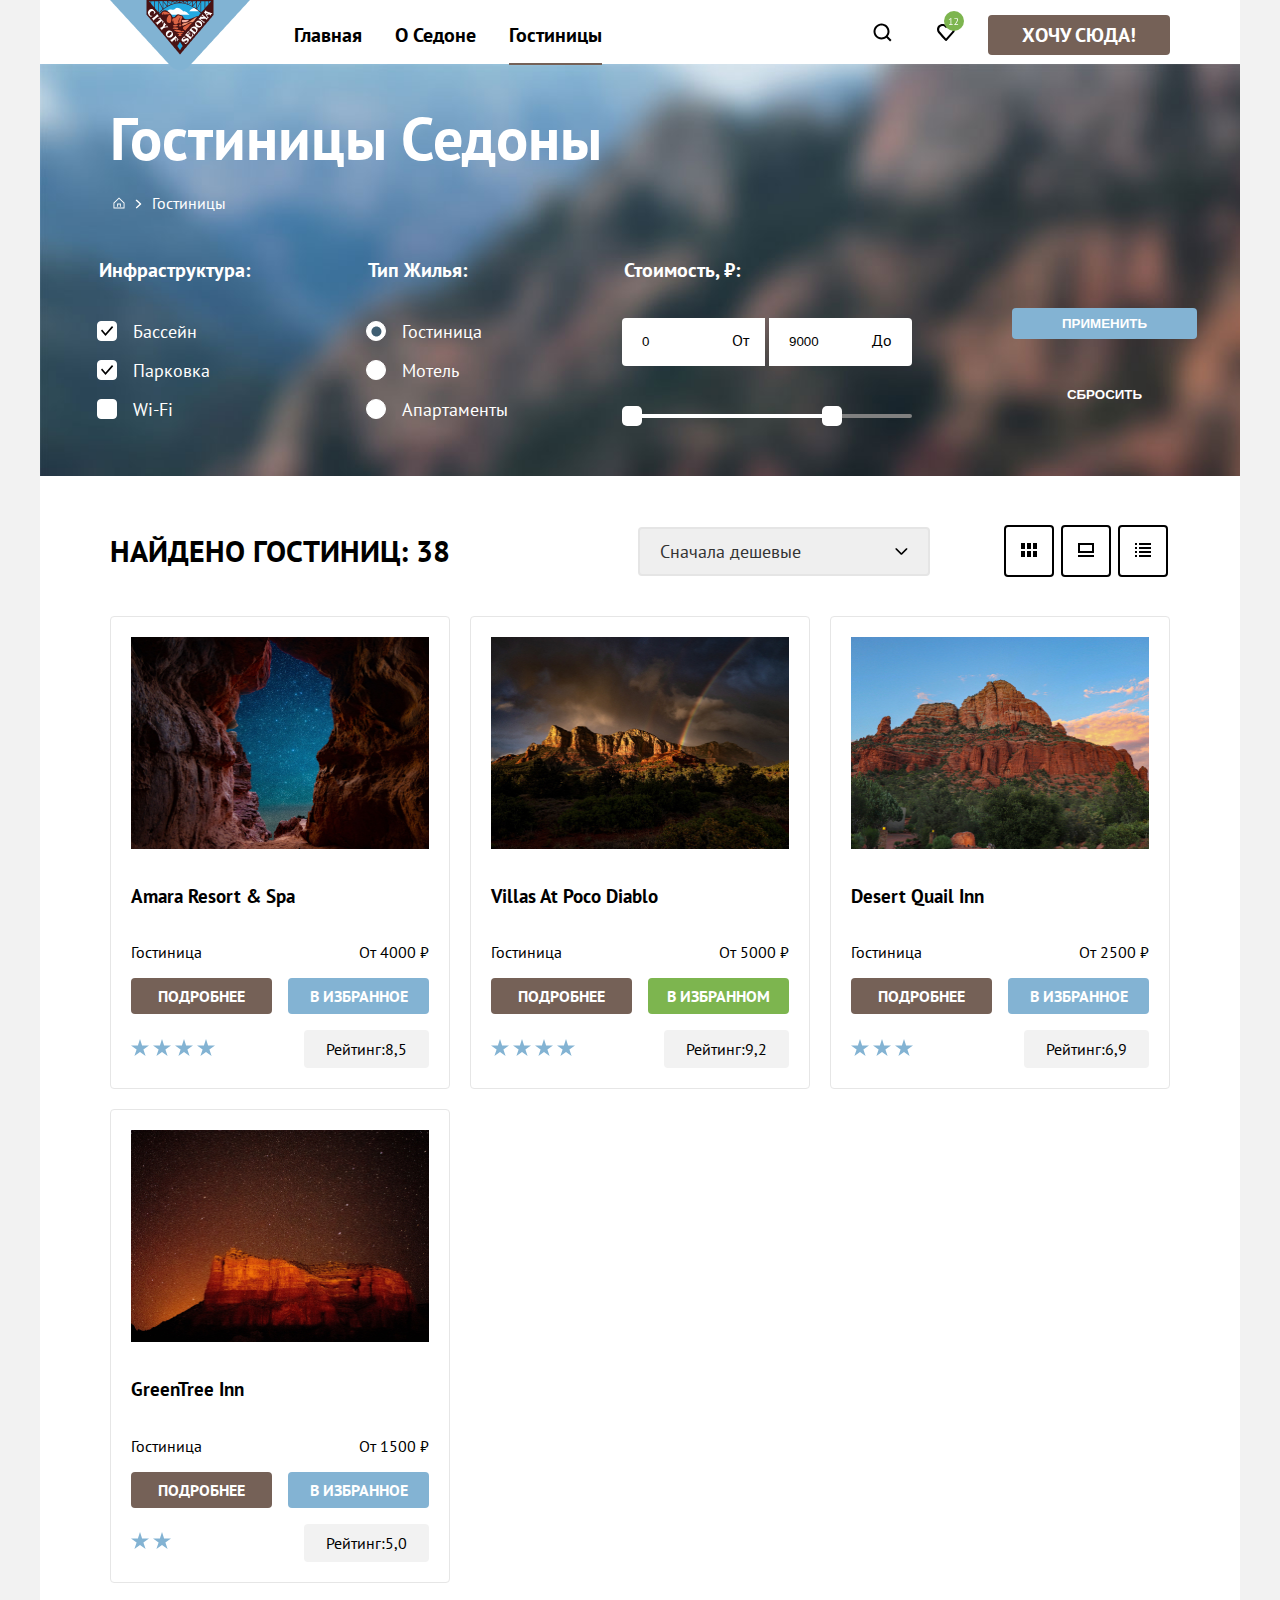
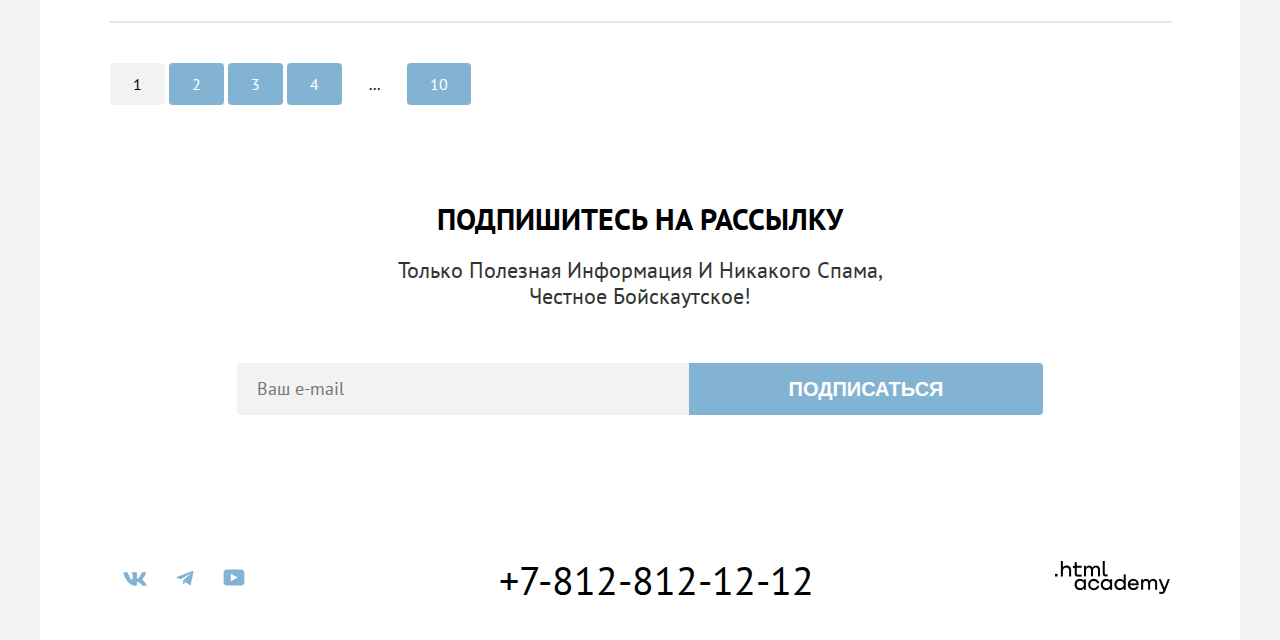
==== commit 8c13cf0b: "Merge pull request #12 from Odissey7/master" ====
--- a/catalog.html
+++ b/catalog.html
@@ -4,7 +4,7 @@
   <head>
     <meta charset="utf-8">
     <title>HTML Academy: Седона</title>
-    <link rel="stylesheet" href="./style.css">
+    <link rel="stylesheet" href="./styles/styles.css">
   </head>
 
 
@@ -148,9 +148,9 @@
 
               <div class="catalog-crumbs-bread">
                 <div class="catalog-reset">
-                  <button class="button catalog-button-apply">Применить</button>
-
-                  <button class="button catalog-button-reset">Сбросить</button>
+                  <button type="button" class="button catalog-button-apply">Применить</button>
+
+                  <button type="button" class="button catalog-button-reset">Сбросить</button>
                 </div>
               </div>
 
@@ -173,20 +173,20 @@
             <ul class="view-buttons">
               <li class="view-buttons-item">
                 <a class="view-button view-button-current view-button-tile" href="#">
-                  <img src="./images/tile.svg" width="16" height="14" alt="#">
+                  <img src="./images/tile.svg" width="16" height="14" alt="Показать плиткой">
                   <span class="visually-hidden">Показать плиткой</span>
                 </a>
               </li>
               <li class="view-buttons-item">
                 <a class="view-button view-button-card" href="#">
-                  <img src="./images/slideshow.svg" width="16" height="14" alt="#">
+                  <img src="./images/slideshow.svg" width="16" height="14" alt="Показать картачками">
                   <span class="visually-hidden">Показать картачками</span>
                 </a>
               </li>
               <li class="view-buttons-item">
-                <img src="./images/list.svg" width="16" height="14" alt="#">
                 <a class="view-button view-button-list" href="#">
-                  <span class="visually-hidden">Показать плиткой</span>
+                  <img src="./images/list.svg" width="16" height="14" alt="Показать рядами">
+                  <span class="visually-hidden">Показать рядами</span>
                 </a>
               </li>
             </ul>
@@ -204,8 +204,8 @@
                     <p class="catalog-price">От 4000 ₽</p>
                   </div>
 
-                  <button class="button button-more">Подробнее</button>
-                  <button class="button button-color-second">В Избранное</button>
+                  <button type="button" class="button button-more">Подробнее</button>
+                  <button type="button" class="button button-color-second">В Избранное</button>
                   <div class="catalog-rating-wrap">
                     <div class="catalog-rating-stars">
                       <span class="rating-stars"><img class="stars" src="./images/star.svg" width="18" height="17" alt="Звездачка"></span>
@@ -226,8 +226,8 @@
                     <p class="catalog-price">От 5000 ₽</p>
                   </div>
 
-                  <button class="button button-more">Подробнее</button>
-                  <button class="button button-color-third">В Избранном</button>
+                  <button type="button" class="button button-more">Подробнее</button>
+                  <button type="button" class="button button-color-third">В Избранном</button>
                   <div class="catalog-rating-wrap">
                     <div class="catalog-rating-stars">
                       <span class="rating-stars"><img class="stars" src="./images/star.svg" width="18" height="17" alt="Звездачка"></span>
@@ -248,8 +248,8 @@
                     <p class="catalog-price">От 2500 ₽</p>
                   </div>
 
-                  <button class="button button-more">Подробнее</button>
-                  <button class="button button-color-second">В Избранное</button>
+                  <button type="button" class="button button-more">Подробнее</button>
+                  <button type="button" class="button button-color-second">В Избранное</button>
                   <div class="catalog-rating-wrap">
                     <div class="catalog-rating-stars">
                       <span class="rating-stars"><img class="stars" src="./images/star.svg" width="18" height="17" alt="Звездачка"></span>
@@ -269,8 +269,8 @@
                     <p class="catalog-price">От 1500 ₽</p>
                   </div>
 
-                  <button class="button button-more">Подробнее</button>
-                  <button class="button button-color-second">В Избранное</button>
+                  <button type="button" class="button button-more">Подробнее</button>
+                  <button type="button" class="button button-color-second">В Избранное</button>
                   <div class="catalog-rating-wrap">
                     <div class="catalog-rating-stars">
                       <span class="rating-stars"><img class="stars" src="./images/star.svg" width="18" height="17" alt="Звездачка"></span>
@@ -283,9 +283,6 @@
             </ul>
           </div>
 
-          <div class="catalog-divider">
-            <img class="divider" src="./images/divider.png" width="1060" alt="Линия">
-          </div>
 
           <div class="catalog-pages">
             <ul class="numbers-catalog">
@@ -323,7 +320,7 @@
                       id="newsletter-email" required>
                   </label>
 
-                  <button class="button button-blue" type="submit">
+                  <button type="button" class="button button-blue" type="submit">
                     <span class="submit-subscribe">Подписаться</span>
                   </button>
 
--- a/styles/styles.css
+++ b/styles/styles.css
@@ -0,0 +1,1268 @@
+@font-face {
+    font-family: 'PT Sans';
+    src: url("/fonts/ptsans-400.woff2") format("woff2");
+    font-weight: 400;
+    font-display: swap;
+}
+
+@font-face {
+    font-family: 'PT Sans';
+    src: url("/fonts/ptsans-700.woff2") format("woff2");
+    font-weight: 700;
+    font-display: swap;
+}
+
+
+body {
+    width: 1200px;
+    font-family: 'PT Sans';
+    font-style: normal;
+    margin: 0 auto;
+    background-color: #F2F2F2;
+
+    display: grid;
+    grid-template-rows: min-content auto min-content;
+}
+
+.body-html {
+    background-color: white;
+}
+
+.page-header {
+    height: 64px;
+    padding: 0 70px;
+}
+
+.page-footer {
+    padding: 0 70px;
+}
+
+.logo {
+    position: absolute;
+}
+
+.catalog-html {
+    width: 1200px;
+}
+
+.main-catalog {
+    text-transform: capitalize;
+}
+
+.navigation {
+    display: flex;
+    align-items: center;
+    justify-content: space-between;
+    font-weight: 700;
+    font-size: 20px;
+    line-height: 24px;
+}
+
+.navigation-container {
+    display: flex;
+    align-items: center;
+    flex-direction: row;
+    padding: 0;
+    padding-left: 168px;
+    min-width: 340px;
+    justify-content: space-around;
+}
+
+.navigation-container-right {
+    display: flex;
+    flex-direction: row;
+    align-items: center;
+    padding: 0;
+    gap: 20px;
+}
+
+.navigation-list {
+    display: contents;
+    flex-direction: row;
+    justify-content: space-between;
+    align-items: center;
+    margin: 0;
+    padding: 0;
+}
+
+.navigation-item {
+    justify-content: space-around;
+}
+
+.navigation-link {
+    color: black;
+    padding: 20px 16px;
+}
+
+.page-header-action {
+    align-content: center;
+}
+
+.button-header {
+    display: block;
+    font-weight: 700;
+    padding: 8px 34px;
+}
+
+.advantages-item {
+    word-break: break-all;
+    text-align: center;
+    color: #ffffff;
+
+    background-color: #83B3D3
+}
+
+.select {
+    display: flex;
+    align-items: center;
+    width: 292px;
+    margin-left: auto;
+    margin-right: 70px;
+}
+
+.select-control {
+    width: 100%;
+
+    font-family: 'PT Sans';
+    font-size: 18px;
+    line-height: 21px;
+    color: #333333;
+    appearance: none;
+
+    border: 2px solid #e5e5e5;
+    border-radius: 4px;
+
+    padding: 12px 20px;
+    padding-right: 40px;
+
+    background-image: url("/images/arrow.svg");
+    background-repeat: no-repeat;
+    background-position: right 20px center;
+}
+
+.select-control:hover {
+    border-color: #68a2ca;
+}
+
+.select-control:focus {
+    border-color: #3f5e72;
+    outline: none;
+}
+
+.view-buttons {
+    padding-right: 10px;
+    width: 160px;
+    display: flex;
+    align-items: center;
+    justify-content: space-between;
+    cursor: pointer;
+}
+
+.view-buttons-item {
+    justify-content: space-between;
+    padding: 14px 15px;
+    margin: 0 3.5px;
+
+    border: 2px solid #000000;
+    border-radius: 4px;
+}
+
+.view-button {
+    cursor: pointer;
+}
+
+.catalog-products-container {
+    display: flex;
+    max-height: 50px;
+    padding: 50px 70px 40px;
+    align-items: center;
+}
+
+.main-text {
+    color: #333333;
+    font-weight: 400;
+    font-size: 22px;
+    line-height: 26px;
+}
+
+.advantages-list {
+    margin: 0;
+    padding: 0;
+    display: flex;
+    flex-wrap: wrap;
+}
+
+.advantages-item-container {
+    width: 230px;
+    min-height: 200px;
+    padding: 90px 85px;
+    display: flex;
+    align-items: center;
+    justify-content: flex-start;
+    flex-direction: column;
+}
+
+.advantages-item-wide {
+    display: flex;
+}
+
+.advantages-description {
+    font-weight: 400;
+    font-size: 18px;
+    line-height: 21px;
+}
+
+.advantages-item-wide-rewerse {
+    flex-direction: row-reverse;
+}
+
+.advantages-item-squares,
+.advantages-item-tourist {
+    color: black;
+    background-color: rgba(131, 179, 211, 0.12);
+}
+
+.advantages-item-road {
+    color: black;
+    background-color: rgba(131, 179, 211, 0.2);
+}
+
+.footer-social-network {
+    align-items: center;
+    height: 120px;
+    display: flex;
+    justify-content: space-between;
+}
+
+.main-catalog-hotel {
+    font-weight: 700;
+    font-size: 60px;
+    line-height: 78px;
+    padding: 35px 70px 8px;
+    margin: 0;
+}
+
+.connection-footer {
+    align-self: center;
+    display: inline;
+}
+
+.footer-inline {
+    padding: 12.5px;
+    display: inline;
+}
+
+.advantages-interested {
+    color: #000000;
+    padding-bottom: 20px;
+    margin: 0;
+    font-weight: 700;
+    font-size: 30px;
+    line-height: 36px;
+}
+
+.advantages-description-comfort {
+    color: #333333;
+    font-weight: 400;
+    font-size: 22px;
+    line-height: 26px;
+}
+
+.advantages-interested-main {
+    color: #333333;
+    font-weight: 400;
+    font-size: 22px;
+    line-height: 26px;
+    padding-bottom: 54px;
+}
+
+.advantages-title-live {
+    text-align: center;
+    text-transform: uppercase;
+    color: #000000;
+    padding-bottom: 30px;
+    margin: 0;
+    font-weight: 700;
+    font-size: 24px;
+    line-height: 28px;
+}
+
+.advantages-live {
+    color: #333333;
+    font-weight: 400;
+    font-size: 18px;
+    line-height: 21px;
+}
+
+.advantages-title {
+    text-transform: uppercase;
+    margin-top: 0;
+    margin-bottom: 32px;
+    position: relative;
+    padding-bottom: 30px;
+    width: 175px;
+}
+
+.advantages-title::before {
+    align-items: center;
+    display: block;
+    content: "";
+    position: absolute;
+    top: 100%;
+    width: 60px;
+    height: 2px;
+    background-color: currentColor;
+    left: 50%;
+    transform: translateX(-50%);
+    opacity: 0.3;
+}
+
+.images {
+    height: 100%;
+    object-fit: cover;
+}
+
+.souvenir {
+    padding-bottom: 30px;
+}
+
+.white {
+    color: #ffffff;
+}
+
+a {
+    text-decoration: none;
+    list-style: none;
+}
+
+ul {
+    margin: 0;
+    padding: 0;
+    list-style: none;
+}
+
+li {
+    list-style: none;
+}
+
+p {
+    margin: 0;
+}
+
+
+.hero {
+    text-align: center;
+    height: 485px;
+    background-image: url("/images/index-background.jpg");
+    background-repeat: no-repeat;
+    background-size: cover;
+}
+
+
+.welcome-shelf {
+    width: 1200px;
+    background-repeat: no-repeat;
+    background-size: cover;
+}
+
+.welcome {
+    padding-top: 50px;
+}
+
+.ornament {
+    padding-top: 23px;
+    background-position: 50% 50%;
+}
+
+.button-search {
+    color: #ffffff;
+    font-weight: 700;
+    font-size: 20px;
+    line-height: 36px;
+    padding: 8px 50px;
+    cursor: pointer;
+}
+
+
+h2 {
+    text-transform: uppercase;
+}
+
+h4 {
+    margin: 0;
+    text-transform: uppercase;
+}
+
+.stars {
+    color: #83B3D3;
+}
+
+.visually-hidden {
+    position: absolute;
+    width: 1px;
+    height: 1px;
+    margin: -1px;
+    border: 0;
+    padding: 0;
+    white-space: nowrap;
+    clip-path: inset(100%);
+    clip: rect(0 0 0 0);
+    overflow: hidden;
+}
+
+.Catalog-form {
+    display: flex;
+    justify-content: space-around;
+}
+
+.footer-call {
+    font-weight: 400;
+    font-size: 40px;
+    line-height: 40px;
+    color: black;
+}
+
+
+
+.second {
+    background-color: rgba(131, 179, 211, 0.12);
+}
+
+
+.third {
+    background-color: rgba(131, 179, 211, 0.2);
+}
+
+.advantages-souvenirs {
+    word-break: break-all;
+    display: flex;
+    margin: 0;
+    padding: 0;
+}
+
+
+.advantages-item-souvenirs {
+    word-break: break-all;
+    margin: 0;
+    padding: 0;
+    width: 400px;
+    min-height: 385px;
+    text-align: center;
+
+    background-color: rgba(131, 179, 211, 0.12);
+    object-fit: cover;
+}
+
+.advantages-eat {
+    padding: 80px 85px;
+}
+
+
+.page-container {
+    text-align: center;
+}
+
+.sedona-city {
+    padding-top: 70px;
+    padding-bottom: 70px;
+}
+
+.rectangle {
+    padding-top: 30px;
+    padding-bottom: 30px;
+}
+
+.main-heading {
+    padding-bottom: 25px;
+    margin: 0;
+    font-weight: 700;
+    font-size: 30px;
+    line-height: 36px;
+}
+
+.catalog-pages {
+    display: flex;
+    flex-direction: row;
+    align-items: center;
+    padding: 0 70px;
+    padding-top: 80px;
+}
+
+.numbers-catalog {
+    border-radius: 4px;
+}
+
+.catalog-type-wrap {
+    grid-column: 1/-1;
+    display: flex;
+    justify-content: space-between;
+    gap: 20px;
+}
+
+.catalog-nice-hotels {
+    grid-column: 1/-1;
+    text-transform: capitalize;
+}
+
+
+.souvenirs-second {
+    background-color: #ffffff;
+}
+
+
+.button {
+
+    border: 0;
+    border-radius: 4px;
+    text-transform: uppercase;
+    color: #ffffff;
+    background-color: #756157;
+    background-repeat: repeat;
+}
+
+
+.button-blue {
+    border: 0;
+    padding: 8px 50px;
+    border-radius: 0 4px 4px 0;
+    background-color: #83B3D3;
+    cursor: pointer;
+}
+
+
+.subscribe {
+    flex-direction: row-reverse
+}
+
+.subscribe-radius {
+    display: inline-flex;
+}
+
+.form-subscribe {
+    padding: 0 0 0 20px;
+    font-family: 'PT Sans';
+    font-style: normal;
+    width: 452px;
+    border-radius: 4px 0 0 4px;
+    border: 0;
+    height: 52px;
+    font-weight: 400;
+    font-size: 18px;
+    line-height: 24px;
+
+    background-color: #F2F2F2;
+    box-sizing: border-box;
+}
+
+.submit-subscribe {
+    padding: 8px 50px;
+    font-weight: 700;
+    font-size: 20px;
+    line-height: 36px;
+}
+
+.catalog-beautiful-hotel {
+    display: grid;
+    grid-template-columns: repeat(3, 340px);
+    flex-direction: row;
+    gap: 20px;
+    align-items: flex-start;
+    flex-wrap: nowrap;
+    padding: 0;
+}
+
+.catalog-goods {
+    position: relative;
+    padding: 0 70px;
+}
+
+.catalog-goods::after {
+    border: 1px solid #E6E6E6;
+    position: absolute;
+    width: 1060px;
+    content: "";
+    bottom: -40px;
+}
+
+.catalog-cheap {
+    align-items: baseline;
+    justify-content: space-around;
+    display: flex;
+}
+
+.catalog-button-border {
+    justify-content: space-around;
+}
+
+.catalog-button-border {
+    text-align: right;
+    display: flex;
+}
+
+.beautiful-hotels {
+    max-width: 340px;
+    box-sizing: border-box;
+    padding: 20px;
+    border: 1px solid #E6E6E6;
+    border-radius: 4px;
+    object-fit: cover;
+}
+
+
+.button-cheap-first {
+    justify-content: flex-end;
+}
+
+.catalog-hotels {
+    text-transform: uppercase;
+    font-weight: 700;
+    font-size: 30px;
+    line-height: 36px;
+
+    margin: 0;
+}
+
+
+.catalog-divider {
+    padding-top: 20px;
+    text-align: center;
+}
+
+.catalog-image {
+    min-height: 412px;
+    color: #ffffff;
+    background-image: url("/images/catalog-backgroung.jpg");
+    background-repeat: no-repeat;
+    background-size: cover;
+}
+
+.catalog-menu {
+    margin: 0;
+    text-transform: capitalize;
+    font-weight: 700;
+    font-size: 20px;
+    line-height: 24px;
+    display: block;
+}
+
+.catalog-reset {
+    position: relative;
+    top: 50px;
+    display: grid;
+}
+
+.page-interested {
+    padding-top: 96px;
+    padding-bottom: 96px;
+    background-color: #ffffff;
+    background-repeat: no-repeat;
+    background-size: cover;
+}
+
+.index-footer {
+    padding-top: 96px;
+    padding-bottom: 104px;
+    color: #ffffff;
+    background-image: url("/images/canion.jpg");
+    background-repeat: no-repeat;
+    background-size: cover;
+}
+
+.catalog-footer {
+    background-color: #ffffff;
+    background-repeat: no-repeat;
+    background-size: cover;
+}
+
+.subscribe-catalog {
+    height: 215px;
+    padding-top: 96px;
+    padding-bottom: 104px;
+}
+
+.stop-comfort {
+    padding-top: 65px;
+    padding-bottom: 65px;
+}
+
+.subscribe-description {
+    color: #ffffff;
+    padding-bottom: 20px;
+    margin: 0;
+    font-weight: 700;
+    font-size: 30px;
+    line-height: 36px;
+}
+
+.subscribe-description-catalog {
+    color: #000000;
+    padding-bottom: 20px;
+    margin: 0;
+    font-weight: 700;
+    font-size: 30px;
+    line-height: 36px;
+}
+
+.advantages-subscribe {
+    color: #ffffff;
+    padding-bottom: 54px;
+    font-weight: 400;
+    font-size: 22px;
+    line-height: 26px;
+}
+
+.advantages-subscribe-catalog {
+    color: #333333;
+    padding-bottom: 54px;
+    font-weight: 400;
+    font-size: 22px;
+    line-height: 26px;
+}
+
+.catalog-numbers {
+    border-radius: 4px;
+    display: flex;
+    padding: 11px 23px;
+    color: white;
+    background-color: #83B3D3;
+}
+
+.pages-numbers {
+    display: inline-block;
+}
+
+.pages-numbers-light {
+    color: black;
+    background-color: #F2F2F2;
+}
+
+.pages-numbers-white {
+    color: black;
+    background-color: #ffffff;
+}
+
+.bread-crumbs {
+    color: #ffffff;
+}
+
+.catalog-crumbs-bread {
+    display: block;
+}
+
+.crumbs-bread {
+    padding: 8px 70px 45px;
+}
+
+.main-crumbs-bread {
+    padding: 0 3px;
+}
+
+.catalog-button-apply {
+    font-weight: 700;
+    padding: 8px 50px;
+    background-color: #83B3D3;
+
+}
+
+.catalog-button-reset {
+    position: relative;
+    top: 40px;
+    font-weight: 700;
+    padding: 8px 50px;
+    background: fixed;
+
+
+}
+
+button {
+    font-weight: 700;
+    cursor: pointer;
+}
+
+
+.button-more {
+    border: 0;
+    padding: 8px 26px;
+    font-family: 'PT Sans';
+    font-style: normal;
+    font-weight: 700;
+    font-size: 16px;
+    line-height: 20px;
+}
+
+.button-more:focus {
+    background-color: #615048;
+}
+
+.button-color-second {
+    border: 0;
+    padding: 8px 20px;
+    background-color: #83B3D3;
+    font-family: 'PT Sans';
+    font-style: normal;
+    font-weight: 700;
+    font-size: 16px;
+    line-height: 20px;
+}
+
+.button-color-third {
+    border: 0;
+    padding: 8px 18px;
+    background-color: #7DB54F;
+    font-family: 'PT Sans';
+    font-style: normal;
+    font-weight: 700;
+    font-size: 16px;
+    line-height: 20px;
+}
+
+.catalog-rating {
+    border-radius: 4px;
+    padding: 9px 22px;
+    background-color: #F2F2F2;
+    font-family: 'PT Sans';
+    font-style: normal;
+    font-weight: 400;
+    font-size: 16px;
+    line-height: 20px;
+}
+
+.beautiful-catalog-hotel {
+    display: grid;
+    flex-direction: column;
+    gap: 16px;
+    grid-template-columns: 1fr 1fr;
+}
+
+.catalog-images {
+    max-width: 100%;
+    grid-column: 1/-1;
+}
+
+.catalog-rating-wrap {
+    grid-column: 1/-1;
+    display: flex;
+    justify-content: space-between;
+    align-items: center;
+}
+
+
+
+.checkbox-item {
+    position: absolute;
+    appearance: none;
+}
+
+.checkbox {
+    display: flex;
+    align-items: center;
+    cursor: pointer;
+}
+
+.checkbox-pseudo {
+    display: inline-block;
+    border-radius: 4px;
+    width: 18px;
+    height: 18px;
+    border: 1px solid #ffffff;
+    background-color: #ffffff;
+    cursor: pointer;
+}
+
+.catalog-checkbox {
+    margin-top: 32px;
+    display: grid;
+    font-weight: 400;
+    font-size: 18px;
+    line-height: 23px;
+    gap: 16px;
+}
+
+.catalog-text {
+    padding-left: 16px;
+}
+
+.checkbox-item:checked ~ .checkbox-pseudo {
+    background-color: #ffffff;
+    background-image: url("/images/checkbox.svg");
+    background-repeat: no-repeat;
+    background-position: center;
+}
+
+.checkbox-item:focus ~ .checkbox-pseudo {
+    box-shadow: 0 0 0 3px #83B3D3;
+}
+
+
+
+
+.radio-item {
+    position: absolute;
+    appearance: none;
+}
+
+.radio {
+    display: flex;
+    align-items: center;
+    cursor: pointer;
+}
+
+.radio-pseudo {
+    display: inline-block;
+    border-radius: 50%;
+    width: 18px;
+    height: 18px;
+    border: 1px solid #ffffff;
+    background-color: #ffffff;
+    cursor: pointer;
+}
+
+.catalog-radio {
+    margin-top: 32px;
+    display: grid;
+    font-weight: 400;
+    font-size: 18px;
+    line-height: 23px;
+    gap: 16px;
+}
+
+.catalog-hotel {
+    padding-left: 16px;
+}
+
+.radio-item:checked ~ .radio-pseudo {
+    background-color: #ffffff;
+    background-image: url("/images/radio.svg");
+    background-repeat: no-repeat;
+    background-position: center;
+}
+
+.radio-item:focus ~ .radio-pseudo {
+    box-shadow: 0 0 0 3px #83B3D3;
+}
+
+
+fieldset {
+    border: none;
+}
+
+.catalog-filter-title {
+    font-family: 'PT Sans';
+    font-style: normal;
+    font-weight: 700;
+    font-size: 20px;
+    line-height: 24px;
+}
+
+.navigation-link-current {
+    position: relative;
+    padding-bottom: 17.5px;
+}
+
+.navigation-link-current-catalog {
+    position: relative;
+    padding-bottom: 17.5px;
+}
+
+.navigation-link-current::after {
+    position: absolute;
+    content: "";
+
+    right: 16px;
+    left: 16px;
+    bottom: 0;
+
+    height: 2px;
+    background-color: #756157;
+}
+
+.navigation-link-current-catalog::after {
+    position: absolute;
+    content: "";
+
+    right: 16px;
+    left: 16px;
+    bottom: 0;
+
+    height: 2px;
+    background-color: #756157;
+}
+
+.index-popup-title {
+    width: 660px;
+    margin: 0;
+    padding-left: 70px;
+    padding-top: 64px;
+}
+
+.index-popup-button {
+    border: none;
+    background: none;
+    right: 52px;
+    position: absolute;
+    padding: 64px 0 0;
+}
+
+.popup-active {
+    position: relative;
+    display: flex;
+}
+
+.popup {
+    position: fixed;
+    top: 0;
+    left: 0;
+    width: 100%;
+    height: 100%;
+    display: none;
+    align-items: center;
+    justify-content: center;
+}
+
+.popup-title {
+    text-transform: capitalize;
+    font-family: 'PT Sans';
+    font-style: normal;
+    font-weight: 700;
+    font-size: 20px;
+    line-height: 24px;
+}
+
+
+.popup-container {
+    display: flex;
+    position: relative;
+    width: 717px;
+    height: 576px;
+    background: #ffffff;
+    border-radius: 30px;
+    z-index: 1;
+}
+
+
+.popup::before {
+    content: "";
+    position: absolute;
+    width: 100%;
+    height: 100%;
+    background-color: rgba(242, 242, 242, 0.8);
+}
+
+.connection:focus {
+    color: #68A2CA;
+}
+
+
+.range-input-label {
+    color: #000000;
+    position: absolute;
+    right: 20px;
+    top: 50%;
+    transform: translateY(-50%);
+}
+
+.range-input {
+    padding-right: 40px;
+    height: 48px;
+    width: 143px;
+    box-sizing: border-box;
+    border: none;
+    border-radius: 4px 0 0 4px;
+}
+
+.range-input-min {
+    padding-left: 20px;
+    border-radius: 4px 0 0 4px;
+}
+
+.range-input-max {
+    padding-left: 20px;
+    border-radius: 0 4px 4px 0;
+}
+
+.range-scale {
+    margin-top: 48px;
+    position: relative;
+    height: 4px;
+    margin-bottom: 16px;
+    background-color: gray;
+    border-radius: 2px;
+}
+
+.range-bar {
+    position: absolute;
+    height: 4px;
+    background-color: #ffffff;
+}
+
+
+.range-toggle {
+    position: absolute;
+    width: 20px;
+    height: 20px;
+    background: #ffffff;
+    border: none;
+    border-radius: 5px;
+    cursor: pointer;
+}
+
+.catalog-filter-label {
+    position: relative;
+}
+
+.range-toggle:hover {
+    background-color: #ffffff;
+}
+
+.range-toggle:active,
+.range-toggle:focus {
+    outline: 3px solid #ffffff;
+}
+
+.toggle-min {
+    top: -8px;
+    left: 0;
+}
+
+.toggle-max {
+    top: -8px;
+    right: -10px;
+}
+
+legend.catalog-filter-title {
+    padding-bottom: 30px;
+}
+
+.index-popup-form {
+    padding-left: 24px;
+}
+
+.index-popup-form-departure {
+    padding-left: 18px;
+}
+
+
+.index-popup {
+    border-radius: 4px;
+    position: relative;
+    background-color: #F2F2F2;
+    align-items: center;
+    width: 440px;
+    height: 48px;
+}
+
+.index-popup-calendar {
+    padding: 0;
+    position: absolute;
+    top: 16px;
+    right: 17px;
+    border: none;
+}
+
+.index-popup-check-in {
+    justify-content: center;
+    align-items: center;
+    position: absolute;
+    padding: 164px 0 0;
+    display: flex;
+    left: 70px;
+}
+
+.index-popup-departure {
+    align-items: center;
+    position: absolute;
+    padding: 260px 0 0;
+    display: flex;
+    left: 70px;
+}
+
+.date-popup {
+    border-radius: 4px;
+    cursor: pointer;
+    padding: 12px 0 12px 20px;
+    background-color: #F2F2F2;
+    border: none;
+}
+
+.index-popup-date {
+    max-width: 577px;
+}
+
+
+.popup-parents-children {
+    width: 577px;
+    justify-content: space-between;
+    padding: 356px 0 0;
+    position: absolute;
+    align-items: center;
+    display: flex;
+    left: 70px;
+}
+
+.popup-parents {
+    border: none;
+    align-items: center;
+    display: flex;
+}
+
+.popup-children {
+    border: none;
+    align-items: center;
+    display: flex;
+}
+
+.index-parents-form {
+    border-radius: 4px;
+    width: 110px;
+    height: 48px;
+    background-color: #F2F2F2;
+}
+
+.index-children-form {
+    border-radius: 4px;
+    width: 110px;
+    height: 48px;
+    background-color: #F2F2F2;
+}
+
+
+.popup-fieldset {
+    width: 577px;
+}
+
+.popup-parents-label {
+    width: 110px;
+}
+
+
+.button-blue-popup {
+    padding: 0;
+    width: 577px;
+    height: 60px;
+    border-radius: 10px;
+    background: #83B3D3;
+}
+
+
+.popup-find {
+    font-family: 'PT Sans';
+    font-style: normal;
+    font-weight: 700;
+    font-size: 20px;
+    line-height: 24px;
+}
+
+.popup-button {
+    position: absolute;
+    padding-top: 452px;
+    left: 70px;
+}
+
+
+.index-children {
+    padding-right: 46px;
+}
+
+.index-parents {
+    padding-right: 46px;
+}
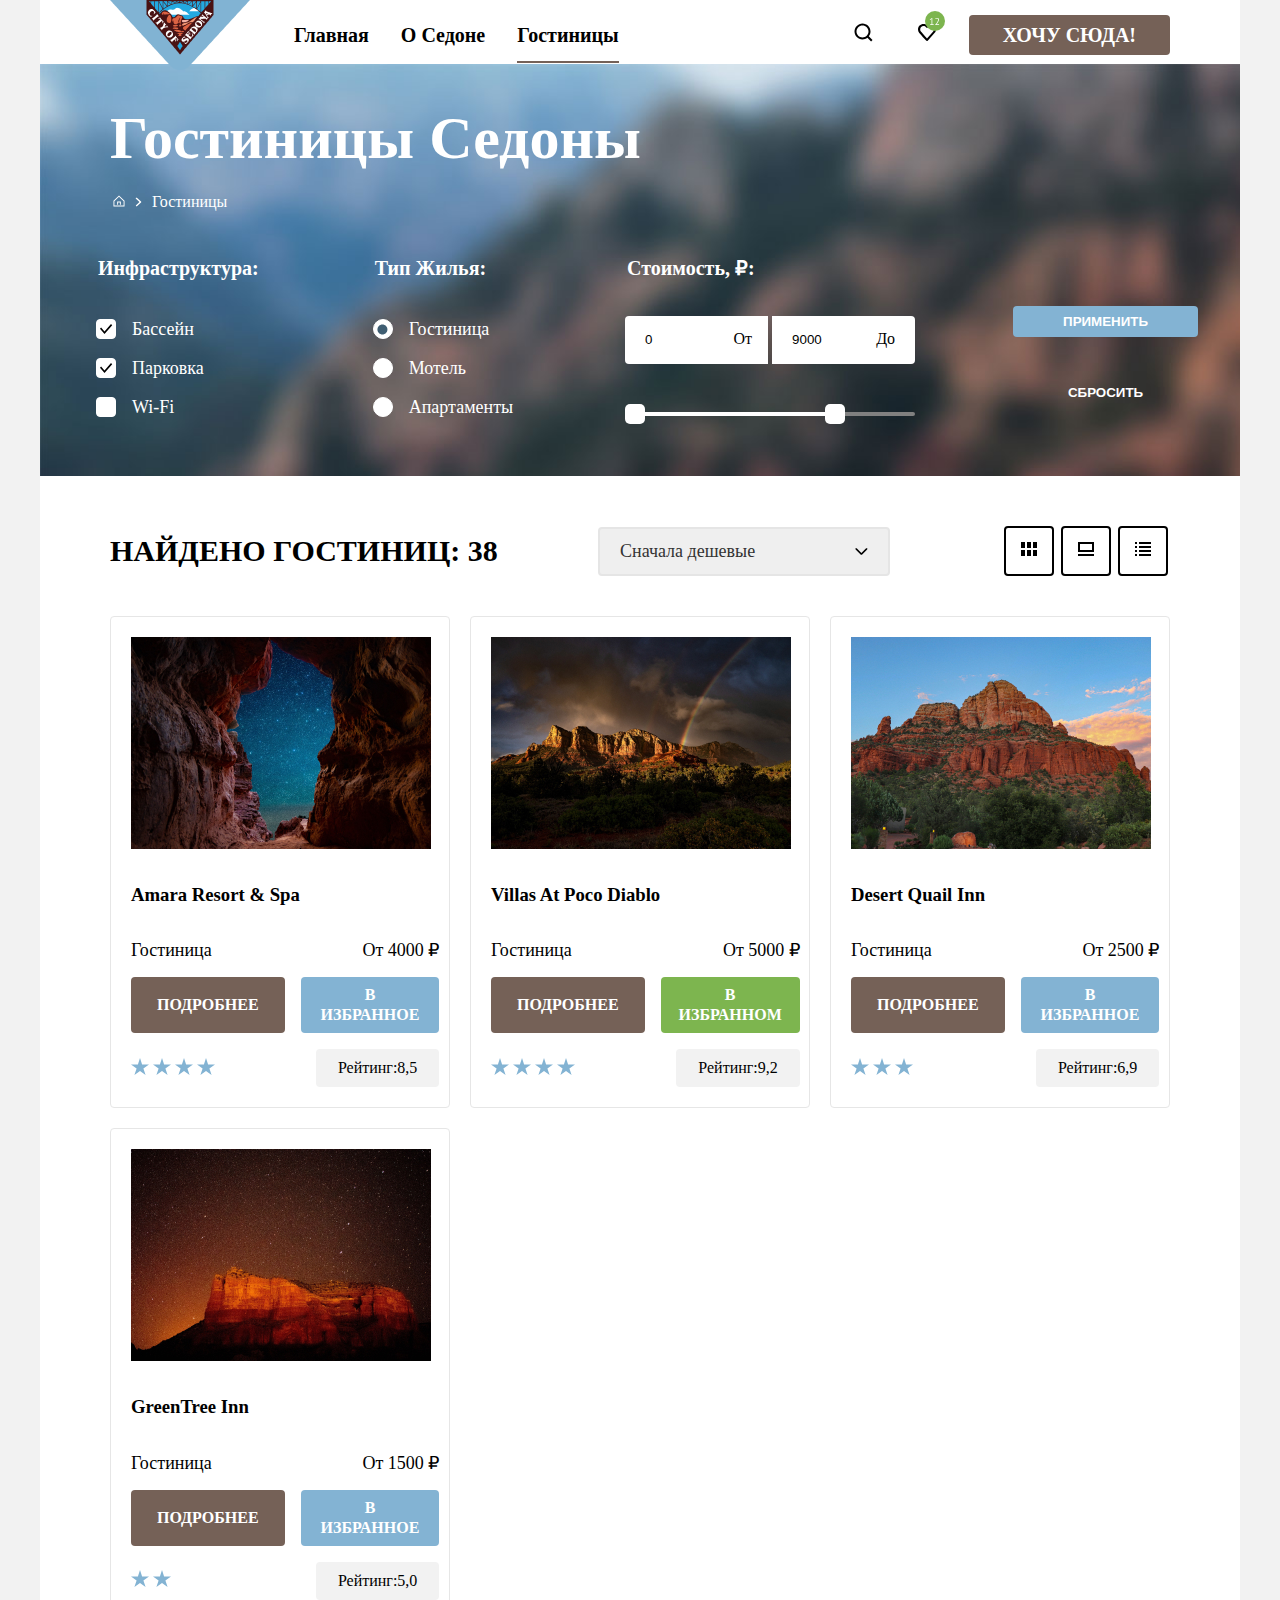
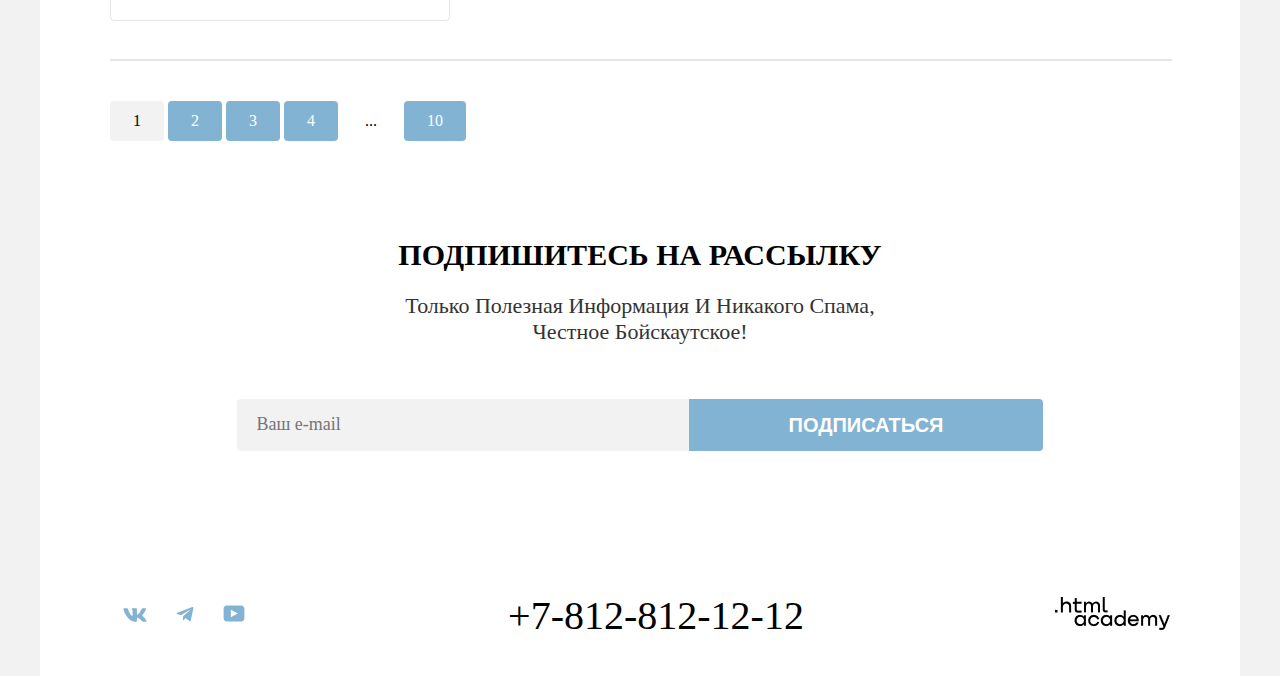
==== commit e8d468e6: "Merge pull request #13 from Odissey7/master" ====
--- a/catalog.html
+++ b/catalog.html
@@ -5,6 +5,7 @@
     <meta charset="utf-8">
     <title>HTML Academy: Седона</title>
     <link rel="stylesheet" href="./styles/styles.css">
+    <link rel="icon" type="image/png" sizes="32x32" href="images/favicon.png">
   </head>
 
 
@@ -34,7 +35,7 @@
           <div class="navigation-container-right">
             <ul class="navigation-list">
               <li class="navigation-item">
-                <a class="search-link" href="#">
+                <a class="like-link" href="#">
                   <img class="search" src="./images/search.svg" width="44" height="64" alt="Кнопка поиска">
                   <span class="visually-hidden">Поиск</span>
                 </a>
@@ -320,7 +321,7 @@
                       id="newsletter-email" required>
                   </label>
 
-                  <button type="button" class="button button-blue" type="submit">
+                  <button type="button" class="button button-blue">
                     <span class="submit-subscribe">Подписаться</span>
                   </button>
 
@@ -353,14 +354,14 @@
             </li>
             <li class="footer-inline">
               <a class="footer-catalog-link" href="#">
-                <img class="connection" src="./images/Youtube.svg" alt="Ютуб" width="22" height="17" fill="currentColor">
+                <img class="connection" src="./images/Youtube.svg" width="22" height="17" alt="Ютуб">
                 <p class="visually-hidden">Ютуб</p>
               </a>
             </li>
           </ul>
 
           <h3>
-            <a class="footer-call htmlacademy" href="tel:+78128121212">+7-812-812-12-12</a>
+            <a class="footer-call" href="tel:+78128121212">+7-812-812-12-12</a>
           </h3>
 
           <a class="htmlacademy" href="https://htmlacademy.ru/"><img class="htmlacademy-image" src="./images/html-academy.png" width="115" height="33" alt="html-academy"></a>
--- a/styles/styles.css
+++ b/styles/styles.css
@@ -1,12 +1,12 @@
 @font-face {
-    font-family: 'PT Sans';
+    font-family: 'PT Sans' ,serif;
     src: url("/fonts/ptsans-400.woff2") format("woff2");
     font-weight: 400;
     font-display: swap;
 }
 
 @font-face {
-    font-family: 'PT Sans';
+    font-family: 'PT Sans' ,serif;
     src: url("/fonts/ptsans-700.woff2") format("woff2");
     font-weight: 700;
     font-display: swap;
@@ -15,7 +15,7 @@
 
 body {
     width: 1200px;
-    font-family: 'PT Sans';
+    font-family: 'PT Sans',serif;
     font-style: normal;
     margin: 0 auto;
     background-color: #F2F2F2;
@@ -77,6 +77,9 @@
 }
 
 .navigation-list {
+
+    list-style: none;
+
     display: contents;
     flex-direction: row;
     justify-content: space-between;
@@ -86,25 +89,41 @@
 }
 
 .navigation-item {
+    list-style: none;
     justify-content: space-around;
 }
 
 .navigation-link {
+    text-decoration: none;
+    list-style: none;
     color: black;
     padding: 20px 16px;
 }
 
+.like-link {
+    text-decoration: none;
+    list-style: none;
+}
+
+.index-connection-footer {
+    text-decoration: none;
+    list-style: none;
+}
+
 .page-header-action {
     align-content: center;
 }
 
 .button-header {
+    text-decoration: none;
+    list-style: none;
     display: block;
     font-weight: 700;
     padding: 8px 34px;
 }
 
 .advantages-item {
+    list-style: none;
     word-break: break-all;
     text-align: center;
     color: #ffffff;
@@ -123,7 +142,7 @@
 .select-control {
     width: 100%;
 
-    font-family: 'PT Sans';
+    font-family: 'PT Sans' ,serif;
     font-size: 18px;
     line-height: 21px;
     color: #333333;
@@ -150,6 +169,8 @@
 }
 
 .view-buttons {
+    list-style: none;
+    margin: 0;
     padding-right: 10px;
     width: 160px;
     display: flex;
@@ -159,6 +180,7 @@
 }
 
 .view-buttons-item {
+    list-style: none;
     justify-content: space-between;
     padding: 14px 15px;
     margin: 0 3.5px;
@@ -168,6 +190,8 @@
 }
 
 .view-button {
+    text-decoration: none;
+    list-style: none;
     cursor: pointer;
 }
 
@@ -179,6 +203,7 @@
 }
 
 .main-text {
+    margin: 0;
     color: #333333;
     font-weight: 400;
     font-size: 22px;
@@ -186,6 +211,8 @@
 }
 
 .advantages-list {
+    list-style: none;
+
     margin: 0;
     padding: 0;
     display: flex;
@@ -207,6 +234,7 @@
 }
 
 .advantages-description {
+    margin: 0;
     font-weight: 400;
     font-size: 18px;
     line-height: 21px;
@@ -243,16 +271,26 @@
 }
 
 .connection-footer {
+    list-style: none;
+    margin: 0;
+    padding: 0;
     align-self: center;
     display: inline;
 }
 
 .footer-inline {
+    list-style: none;
     padding: 12.5px;
     display: inline;
 }
 
+.footer-catalog-link {
+    text-decoration: none;
+    list-style: none;
+}
+
 .advantages-interested {
+    text-transform: uppercase;
     color: #000000;
     padding-bottom: 20px;
     margin: 0;
@@ -262,6 +300,7 @@
 }
 
 .advantages-description-comfort {
+    margin: 0;
     color: #333333;
     font-weight: 400;
     font-size: 22px;
@@ -288,10 +327,20 @@
 }
 
 .advantages-live {
+    margin: 0;
     color: #333333;
     font-weight: 400;
     font-size: 18px;
     line-height: 21px;
+}
+
+.advantages-interested-main {
+    margin: 0;
+    font-family: 'PT Sans' ,serif;
+    font-style: normal;
+    font-weight: 400;
+    font-size: 22px;
+    line-height: 26px;
 }
 
 .advantages-title {
@@ -330,26 +379,6 @@
     color: #ffffff;
 }
 
-a {
-    text-decoration: none;
-    list-style: none;
-}
-
-ul {
-    margin: 0;
-    padding: 0;
-    list-style: none;
-}
-
-li {
-    list-style: none;
-}
-
-p {
-    margin: 0;
-}
-
-
 .hero {
     text-align: center;
     height: 485px;
@@ -384,17 +413,26 @@
 }
 
 
-h2 {
-    text-transform: uppercase;
-}
-
-h4 {
-    margin: 0;
-    text-transform: uppercase;
-}
-
 .stars {
     color: #83B3D3;
+}
+
+.catalog-type-hotel {
+    margin: 0;
+    font-family: 'PT Sans' ,serif;
+    font-style: normal;
+    font-weight: 400;
+    font-size: 18px;
+    line-height: 21px;
+}
+
+.catalog-price {
+    margin: 0;
+    font-family: 'PT Sans',serif;
+    font-style: normal;
+    font-weight: 400;
+    font-size: 18px;
+    line-height: 21px;
 }
 
 .visually-hidden {
@@ -416,13 +454,18 @@
 }
 
 .footer-call {
+    text-decoration: none;
+    list-style: none;
     font-weight: 400;
     font-size: 40px;
     line-height: 40px;
     color: black;
 }
 
-
+.htmlacademy {
+    text-decoration: none;
+    list-style: none;
+}
 
 .second {
     background-color: rgba(131, 179, 211, 0.12);
@@ -434,6 +477,7 @@
 }
 
 .advantages-souvenirs {
+    list-style: none;
     word-break: break-all;
     display: flex;
     margin: 0;
@@ -442,6 +486,7 @@
 
 
 .advantages-item-souvenirs {
+    list-style: none;
     word-break: break-all;
     margin: 0;
     padding: 0;
@@ -473,6 +518,7 @@
 }
 
 .main-heading {
+    text-transform: uppercase;
     padding-bottom: 25px;
     margin: 0;
     font-weight: 700;
@@ -489,6 +535,9 @@
 }
 
 .numbers-catalog {
+    list-style: none;
+    padding: 0;
+    margin: 0;
     border-radius: 4px;
 }
 
@@ -511,6 +560,9 @@
 
 
 .button {
+
+    font-weight: 700;
+    cursor: pointer;
 
     border: 0;
     border-radius: 4px;
@@ -540,7 +592,7 @@
 
 .form-subscribe {
     padding: 0 0 0 20px;
-    font-family: 'PT Sans';
+    font-family: 'PT Sans',serif;
     font-style: normal;
     width: 452px;
     border-radius: 4px 0 0 4px;
@@ -569,6 +621,8 @@
     align-items: flex-start;
     flex-wrap: nowrap;
     padding: 0;
+    margin: 0;
+    list-style: none;
 }
 
 .catalog-goods {
@@ -600,6 +654,7 @@
 }
 
 .beautiful-hotels {
+    list-style: none;
     max-width: 340px;
     box-sizing: border-box;
     padding: 20px;
@@ -686,6 +741,7 @@
 }
 
 .subscribe-description {
+    text-transform: uppercase;
     color: #ffffff;
     padding-bottom: 20px;
     margin: 0;
@@ -695,6 +751,7 @@
 }
 
 .subscribe-description-catalog {
+    text-transform: uppercase;
     color: #000000;
     padding-bottom: 20px;
     margin: 0;
@@ -704,6 +761,7 @@
 }
 
 .advantages-subscribe {
+    margin: 0;
     color: #ffffff;
     padding-bottom: 54px;
     font-weight: 400;
@@ -712,6 +770,7 @@
 }
 
 .advantages-subscribe-catalog {
+    margin: 0;
     color: #333333;
     padding-bottom: 54px;
     font-weight: 400;
@@ -720,6 +779,8 @@
 }
 
 .catalog-numbers {
+    text-decoration: none;
+    list-style: none;
     border-radius: 4px;
     display: flex;
     padding: 11px 23px;
@@ -728,6 +789,7 @@
 }
 
 .pages-numbers {
+    list-style: none;
     display: inline-block;
 }
 
@@ -746,7 +808,12 @@
 }
 
 .catalog-crumbs-bread {
+    border: none;
     display: block;
+}
+
+.catalog-filter-group {
+    border: none;
 }
 
 .crumbs-bread {
@@ -754,6 +821,8 @@
 }
 
 .main-crumbs-bread {
+    text-decoration: none;
+    list-style: none;
     padding: 0 3px;
 }
 
@@ -783,7 +852,7 @@
 .button-more {
     border: 0;
     padding: 8px 26px;
-    font-family: 'PT Sans';
+    font-family: 'PT Sans',serif;
     font-style: normal;
     font-weight: 700;
     font-size: 16px;
@@ -798,7 +867,7 @@
     border: 0;
     padding: 8px 20px;
     background-color: #83B3D3;
-    font-family: 'PT Sans';
+    font-family: 'PT Sans',serif;
     font-style: normal;
     font-weight: 700;
     font-size: 16px;
@@ -809,7 +878,7 @@
     border: 0;
     padding: 8px 18px;
     background-color: #7DB54F;
-    font-family: 'PT Sans';
+    font-family: 'PT Sans',serif;
     font-style: normal;
     font-weight: 700;
     font-size: 16px;
@@ -820,7 +889,7 @@
     border-radius: 4px;
     padding: 9px 22px;
     background-color: #F2F2F2;
-    font-family: 'PT Sans';
+    font-family: 'PT Sans',serif;
     font-style: normal;
     font-weight: 400;
     font-size: 16px;
@@ -942,12 +1011,8 @@
 }
 
 
-fieldset {
-    border: none;
-}
-
 .catalog-filter-title {
-    font-family: 'PT Sans';
+    font-family: 'PT Sans',serif;
     font-style: normal;
     font-weight: 700;
     font-size: 20px;
@@ -989,6 +1054,7 @@
 }
 
 .index-popup-title {
+    text-transform: uppercase;
     width: 660px;
     margin: 0;
     padding-left: 70px;
@@ -1021,7 +1087,7 @@
 
 .popup-title {
     text-transform: capitalize;
-    font-family: 'PT Sans';
+    font-family: 'PT Sans',serif;
     font-style: normal;
     font-weight: 700;
     font-size: 20px;
@@ -1160,6 +1226,7 @@
 }
 
 .index-popup-check-in {
+    list-style: none;
     justify-content: center;
     align-items: center;
     position: absolute;
@@ -1169,6 +1236,7 @@
 }
 
 .index-popup-departure {
+    list-style: none;
     align-items: center;
     position: absolute;
     padding: 260px 0 0;
@@ -1185,11 +1253,16 @@
 }
 
 .index-popup-date {
+    list-style: none;
+    margin: 0;
+    padding: 0;
     max-width: 577px;
 }
 
 
 .popup-parents-children {
+    list-style: none;
+    margin: 0;
     width: 577px;
     justify-content: space-between;
     padding: 356px 0 0;
@@ -1200,12 +1273,14 @@
 }
 
 .popup-parents {
+    list-style: none;
     border: none;
     align-items: center;
     display: flex;
 }
 
 .popup-children {
+    list-style: none;
     border: none;
     align-items: center;
     display: flex;
@@ -1227,6 +1302,7 @@
 
 
 .popup-fieldset {
+    border: none;
     width: 577px;
 }
 
@@ -1245,7 +1321,7 @@
 
 
 .popup-find {
-    font-family: 'PT Sans';
+    font-family: 'PT Sans',serif;
     font-style: normal;
     font-weight: 700;
     font-size: 20px;
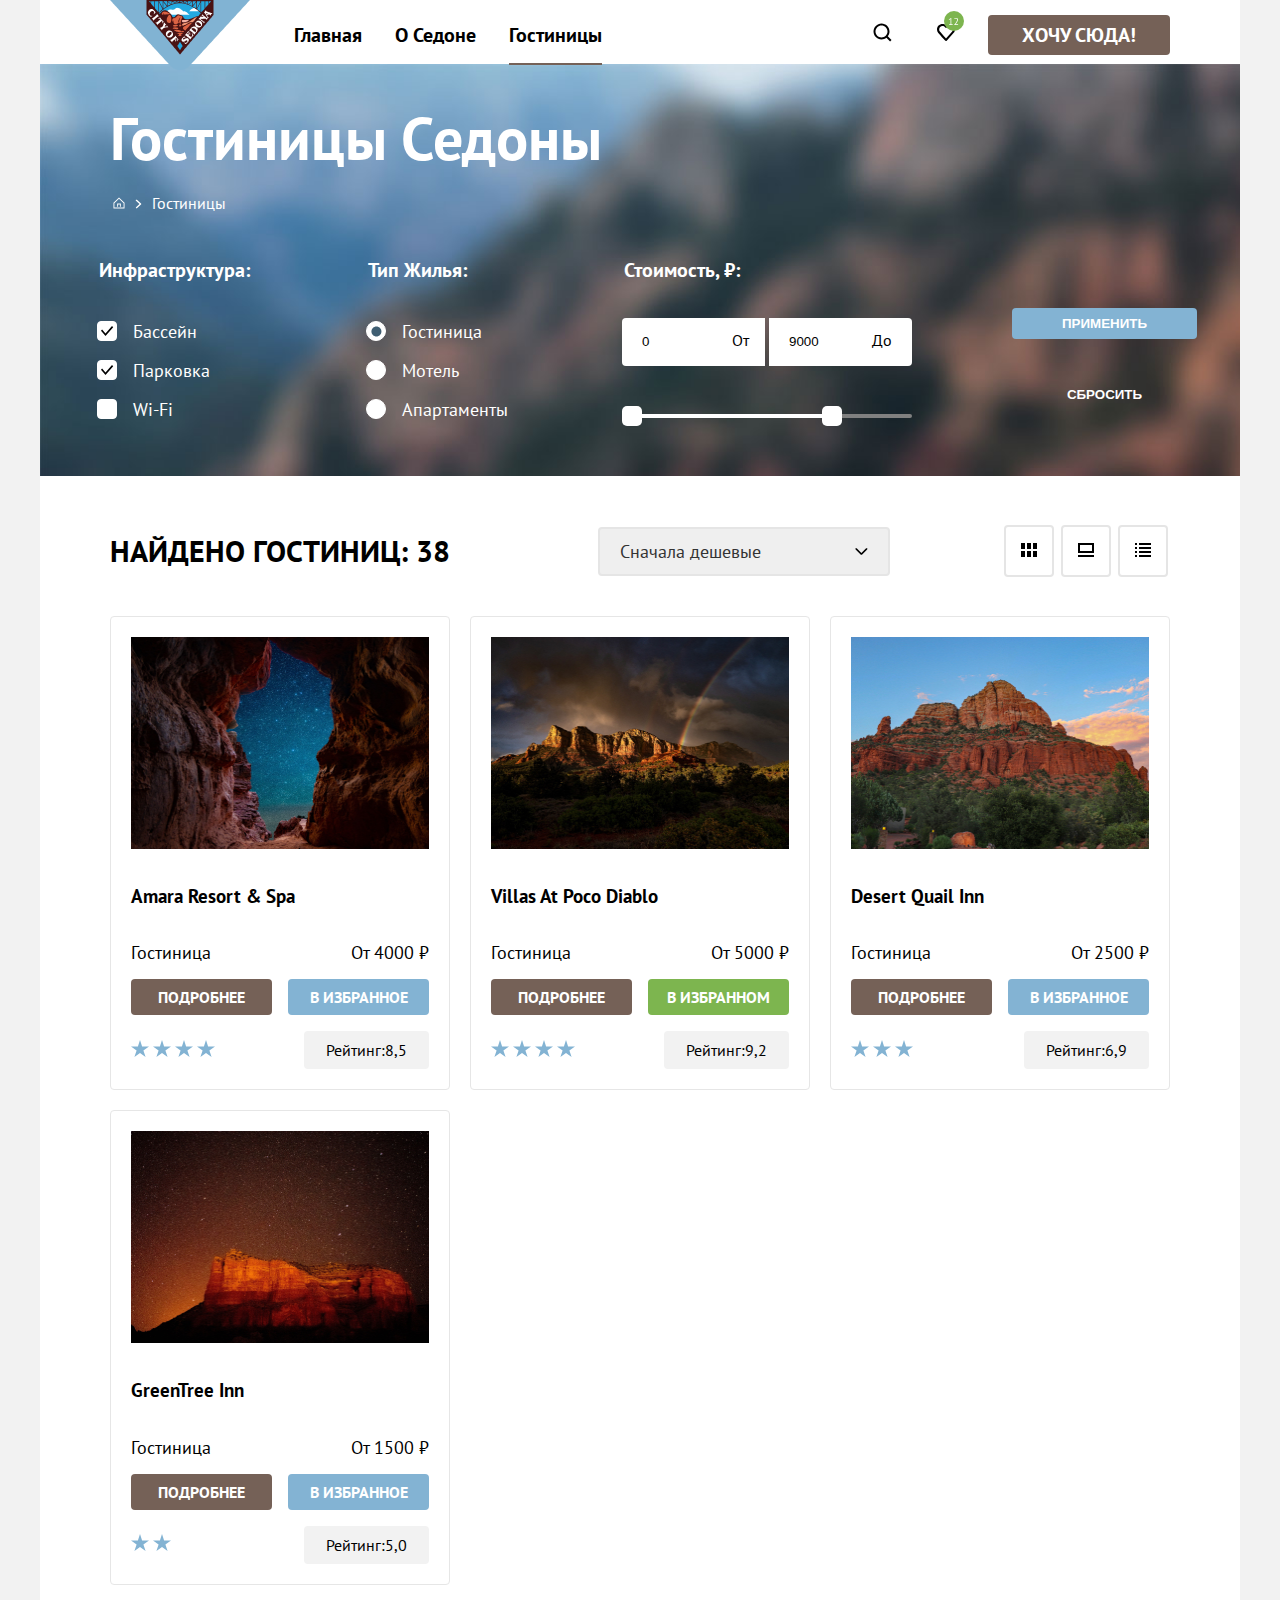
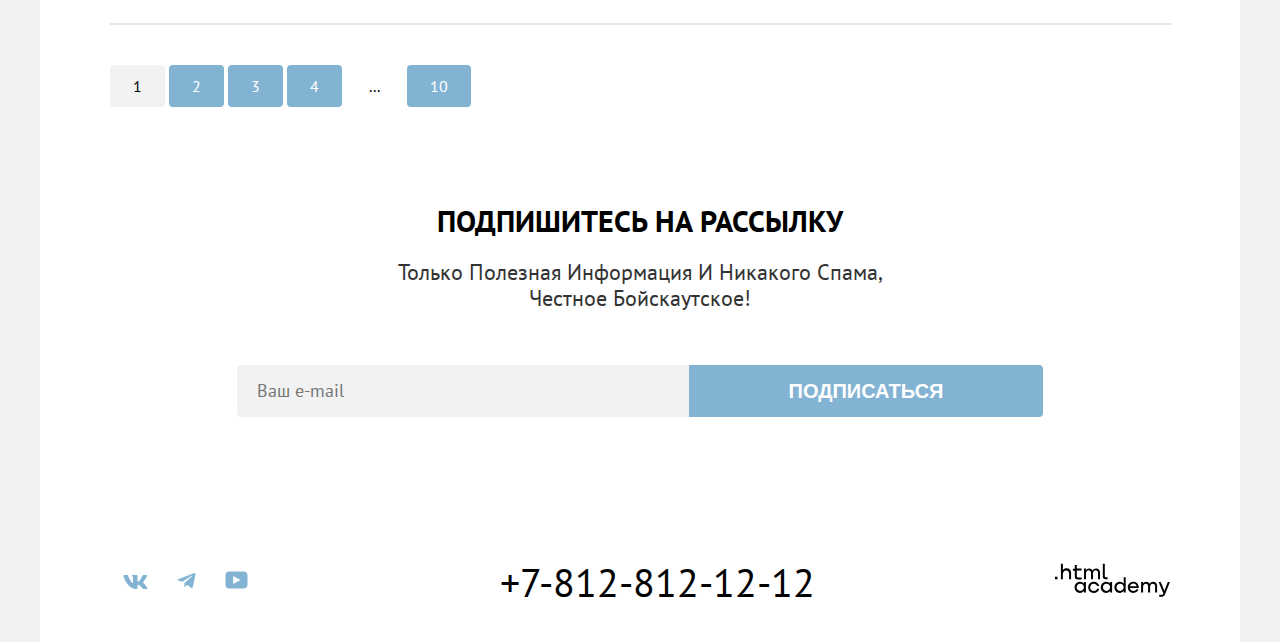
==== commit 5522799f: "Отправляет на защиту 4" ====
--- a/catalog.html
+++ b/catalog.html
@@ -4,8 +4,7 @@
   <head>
     <meta charset="utf-8">
     <title>HTML Academy: Седона</title>
-    <link rel="stylesheet" href="./styles/styles.css">
-    <link rel="icon" type="image/png" sizes="32x32" href="images/favicon.png">
+    <link rel="stylesheet" href="/styles/styles.css">
   </head>
 
 
@@ -149,9 +148,9 @@
 
               <div class="catalog-crumbs-bread">
                 <div class="catalog-reset">
-                  <button type="button" class="button catalog-button-apply">Применить</button>
-
-                  <button type="button" class="button catalog-button-reset">Сбросить</button>
+                  <button type="submit" class="button catalog-button-apply">Применить</button>
+
+                  <button type="reset" class="button catalog-button-reset">Сбросить</button>
                 </div>
               </div>
 
@@ -172,20 +171,20 @@
               </select>
             </div>
             <ul class="view-buttons">
-              <li class="view-buttons-item">
-                <a class="view-button view-button-current view-button-tile" href="#">
+              <li class="view-buttons-item view-button">
+                <a class="view-button-current view-button-tile" href="#">
                   <img src="./images/tile.svg" width="16" height="14" alt="Показать плиткой">
                   <span class="visually-hidden">Показать плиткой</span>
                 </a>
               </li>
-              <li class="view-buttons-item">
-                <a class="view-button view-button-card" href="#">
+              <li class="view-buttons-item view-button">
+                <a class="view-button-card" href="#">
                   <img src="./images/slideshow.svg" width="16" height="14" alt="Показать картачками">
                   <span class="visually-hidden">Показать картачками</span>
                 </a>
               </li>
-              <li class="view-buttons-item">
-                <a class="view-button view-button-list" href="#">
+              <li class="view-buttons-item view-button">
+                <a class="view-button-list" href="#">
                   <img src="./images/list.svg" width="16" height="14" alt="Показать рядами">
                   <span class="visually-hidden">Показать рядами</span>
                 </a>
@@ -341,21 +340,33 @@
         <div class="footer-social-network">
           <ul class="connection-footer">
             <li class="footer-inline">
-              <a class="footer-catalog-link" href="#">
-                <img class="connection" src="./images/VK.svg" width="24" height="14" alt="ВКонтакте">
+              <a class="index-connection-footer" href="http://vk">
                 <p class="visually-hidden">ВКонтакте</p>
+                <svg class="svg-network" xmlns="http://www.w3.org/2000/svg" width="25" height="14" viewBox="0 0 25 14">
+                  <path
+                    d="M23.9498 0.948C24.1158 0.402 23.9498 0 23.1548 0H20.5298C19.8618 0 19.5538 0.347 19.3868 0.73C19.3868 0.73 18.0518 3.926 16.1608 6.002C15.5488 6.604 15.2708 6.795 14.9368 6.795C14.7698 6.795 14.5188 6.604 14.5188 6.057V0.948C14.5188 0.292 14.3348 0 13.7788 0H9.65076C9.23376 0 8.98276 0.304 8.98276 0.593C8.98276 1.214 9.92876 1.358 10.0258 3.106V6.904C10.0258 7.737 9.87276 7.888 9.53876 7.888C8.64876 7.888 6.48376 4.677 5.19876 1.003C4.94976 0.288 4.69776 0 4.02676 0H1.39976C0.649756 0 0.499756 0.347 0.499756 0.73C0.499756 1.412 1.38976 4.8 4.64476 9.281C6.81476 12.341 9.86976 14 12.6528 14C14.3218 14 14.5278 13.632 14.5278 12.997V10.684C14.5278 9.947 14.6858 9.8 15.2148 9.8C15.6048 9.8 16.2718 9.992 17.8298 11.467C19.6098 13.216 19.9028 14 20.9048 14H23.5298C24.2798 14 24.6558 13.632 24.4398 12.904C24.2018 12.18 23.3518 11.129 22.2248 9.882C21.6128 9.172 20.6948 8.407 20.4158 8.024C20.0268 7.533 20.1378 7.314 20.4158 6.877C20.4158 6.877 23.6158 2.451 23.9488 0.948H23.9498Z"
+                     />
+                </svg>
               </a>
             </li>
             <li class="footer-inline">
-              <a class="footer-catalog-link" href="#">
-                <img class="connection" src="./images/Telegram.svg" width="18" height="15" alt="Телеграм">
+              <a class="index-connection-footer" href="http://telegram">
                 <p class="visually-hidden">Телеграм</p>
+                <svg class="svg-network" xmlns="http://www.w3.org/2000/svg" width="19" height="16" viewBox="0 0 19 16">
+                  <path
+                    d="M17.2853 0.0992597L1.34073 6.24776C0.252584 6.68481 0.258879 7.29184 1.14109 7.56253L5.23469 8.83953L14.7061 2.8637C15.1539 2.59121 15.5631 2.7378 15.2268 3.03636L7.55308 9.96185H7.55128L7.55308 9.96275L7.2707 14.1823C7.68438 14.1823 7.86693 13.9925 8.09895 13.7686L10.0873 11.8351L14.2232 14.89C14.9858 15.31 15.5334 15.0941 15.7232 14.1841L18.4382 1.38885C18.7161 0.274623 18.0128 -0.229883 17.2853 0.0992597Z"
+                     />
+                </svg>
               </a>
             </li>
             <li class="footer-inline">
-              <a class="footer-catalog-link" href="#">
-                <img class="connection" src="./images/Youtube.svg" width="22" height="17" alt="Ютуб">
+              <a class="index-connection-footer" href="http://youtube">
                 <p class="visually-hidden">Ютуб</p>
+                <svg class="svg-network" xmlns="http://www.w3.org/2000/svg" width="23" height="18" viewBox="0 0 23 18">
+                  <path
+                    d="M19.1072 0.5H3.67437C1.81368 0.5 0.500244 2.09375 0.500244 3.9V13.9937C0.500244 15.9062 1.81368 17.5 3.67437 17.5H19.3261C20.9679 17.5 22.5002 15.9062 22.5002 14.1V3.9C22.2813 2.09375 20.9679 0.5 19.1072 0.5ZM8.16194 13.0375V4.9625L15.4953 9L8.16194 13.0375Z"
+                     />
+                </svg>
               </a>
             </li>
           </ul>
@@ -364,7 +375,22 @@
             <a class="footer-call" href="tel:+78128121212">+7-812-812-12-12</a>
           </h3>
 
-          <a class="htmlacademy" href="https://htmlacademy.ru/"><img class="htmlacademy-image" src="./images/html-academy.png" width="115" height="33" alt="html-academy"></a>
+          <a class="htmlacademy" href="https://htmlacademy.ru/">
+            <svg class="svg-htmlacademy" xmlns="http://www.w3.org/2000/svg" width="115" height="34" viewBox="0 0 115 34">
+              <path d="M0 13.7232V16.3232H2.5V13.7232H0Z"/>
+              <path d="M11.6 5.32324C10 5.32324 8.8 6.02324 8 7.02324H7.9V0.823242H5.9V16.3232H7.9V11.0232C7.9 8.92324 9.2 7.42324 11.2 7.42324C13 7.42324 14.1 8.82324 14.1 10.6232V16.3232H16.1V10.2232C16.2 7.22324 14.3 5.32324 11.6 5.32324Z" />
+              <path d="M26.6 5.62324H21.8V1.92324H19.8V5.72324H17.9V7.72324H19.8V13.7232C19.8 15.4232 20.8 16.4232 22.5 16.4232H26.6V14.4232H22.9C22.2 14.4232 21.8 14.0232 21.8 13.3232V7.62324H26.6V5.62324Z"/>
+              <path d="M41.1 5.42324C39.5 5.42324 38.2 6.22324 37.6 7.52324H37.5C36.9 6.32324 35.7 5.42324 34.1 5.42324C32.7 5.42324 31.6 6.22324 31 7.22324H30.9V5.62324H29V16.2232H31V10.8232C31 8.82324 32 7.32324 33.6 7.32324C35.1 7.32324 36 8.32324 36 9.92324V16.2232H38V10.6232C38 8.22324 39.4 7.32324 40.6 7.32324C42.1 7.32324 43 8.32324 43 9.92324V16.2232H45V9.72324C45.1 7.22324 43.6 5.42324 41.1 5.42324Z"/>
+              <path d="M47.8 13.5232C47.8 15.2232 48.8 16.2232 50.6 16.2232H52.6V14.2232H50.9C50.2 14.2232 49.8 13.8232 49.8 13.1232V0.823242H47.8V13.5232Z"/>
+              <path d="M28.9 20.5232C28 19.4232 26.7 18.7232 25 18.7232C21.9 18.7232 19.6 21.0232 19.6 24.3232C19.6 27.6232 21.9 29.9232 25 29.9232C26.8 29.9232 28 29.1232 28.8 28.0232H28.9V29.6232H30.9V19.0232H28.9V20.5232ZM25.3 27.9232C23.1 27.9232 21.7 26.3232 21.7 24.3232C21.7 22.3232 23.1 20.7232 25.3 20.7232C27.5 20.7232 28.9 22.3232 28.9 24.3232C28.9 26.2232 27.5 27.9232 25.3 27.9232Z" />
+              <path d="M44.2 22.8232C43.7 20.4232 41.6 18.7232 38.8 18.7232C35.4 18.7232 33.2 21.2232 33.2 24.3232C33.2 27.4232 35.4 29.9232 38.8 29.9232C41.6 29.9232 43.7 28.1232 44.2 25.7232H42.1C41.7 27.0232 40.4 28.0232 38.8 28.0232C36.6 28.0232 35.2 26.4232 35.2 24.4232C35.2 22.4232 36.6 20.8232 38.8 20.8232C40.4 20.8232 41.6 21.8232 42.1 23.0232H44.2V22.8232Z" />
+              <path d="M55.1 20.5232C54.2 19.4232 52.9 18.7232 51.2 18.7232C48.1 18.7232 45.8 21.0232 45.8 24.3232C45.8 27.6232 48.1 29.9232 51.2 29.9232C53 29.9232 54.2 29.1232 55 28.0232H55.1V29.6232H57.1V19.0232H55.1V20.5232ZM51.5 27.9232C49.3 27.9232 47.9 26.3232 47.9 24.3232C47.9 22.3232 49.3 20.7232 51.5 20.7232C53.7 20.7232 55.1 22.3232 55.1 24.3232C55.1 26.2232 53.6 27.9232 51.5 27.9232Z" />
+              <path d="M68.7 20.6232C67.8 19.5232 66.5 18.7232 64.8 18.7232C61.7 18.7232 59.4 21.0232 59.4 24.3232C59.4 27.6232 61.6 29.9232 64.8 29.9232C66.5 29.9232 67.8 29.1232 68.6 28.1232H68.7V29.6232H70.7V14.2232H68.7V20.6232ZM65.1 27.9232C62.9 27.9232 61.5 26.3232 61.5 24.3232C61.5 22.3232 62.9 20.7232 65.1 20.7232C67.3 20.7232 68.7 22.3232 68.7 24.3232C68.6 26.3232 67.2 27.9232 65.1 27.9232Z" />
+              <path d="M78.3 18.7232C75 18.7232 72.8 21.2232 72.8 24.3232C72.8 27.3232 74.9 29.9232 78.3 29.9232C80.8 29.9232 82.8 28.6232 83.5 26.3232H81.4C80.9 27.3232 79.8 27.9232 78.4 27.9232C76.5 27.9232 75.1 26.6232 75 25.0232H83.8C84 21.4232 81.8 18.7232 78.3 18.7232ZM78.3 20.6232C80 20.6232 81.3 21.6232 81.6 23.2232H75.1C75.4 21.7232 76.6 20.6232 78.3 20.6232Z" />
+              <path d="M98.2 18.7232C96.6 18.7232 95.3 19.5232 94.6 20.7232H94.5C93.9 19.5232 92.7 18.7232 91.1 18.7232C89.7 18.7232 88.6 19.4232 88 20.5232V19.0232H86.1V29.6232H88.1V24.2232C88.1 22.2232 89.1 20.8232 90.7 20.7232C92.2 20.7232 93.1 21.7232 93.1 23.3232V29.6232H95.1V24.0232C95.1 21.6232 96.5 20.7232 97.7 20.7232C99.2 20.7232 100.1 21.7232 100.1 23.3232V29.6232H102.1V23.1232C102.2 20.5232 100.7 18.7232 98.2 18.7232Z" />
+              <path d="M109.4 27.8232L105.8 18.9232H103.6L108.4 30.5232C108.1 31.4232 107.7 31.7232 106.7 31.7232H104.2V33.7232H106.7C108.5 33.7232 109.5 32.9232 110.2 31.1232L114.9 18.9232H112.8L109.4 27.8232Z" />
+              </svg>
+          </a>
 
         </div>
       </footer>
--- a/styles/styles.css
+++ b/styles/styles.css
@@ -1,12 +1,12 @@
 @font-face {
-    font-family: 'PT Sans' ,serif;
+    font-family: 'PT Sans';
     src: url("/fonts/ptsans-400.woff2") format("woff2");
     font-weight: 400;
     font-display: swap;
 }
 
 @font-face {
-    font-family: 'PT Sans' ,serif;
+    font-family: 'PT Sans';
     src: url("/fonts/ptsans-700.woff2") format("woff2");
     font-weight: 700;
     font-display: swap;
@@ -15,7 +15,7 @@
 
 body {
     width: 1200px;
-    font-family: 'PT Sans',serif;
+    font-family: 'PT Sans', Arial, Helvetica, sans-serif;
     font-style: normal;
     margin: 0 auto;
     background-color: #F2F2F2;
@@ -38,6 +38,7 @@
 }
 
 .logo {
+    z-index: 1;
     position: absolute;
 }
 
@@ -122,6 +123,15 @@
     padding: 8px 34px;
 }
 
+.button-header:hover {
+    background-color: #615048;
+}
+
+.button-header:active {
+    color: rgba(255, 255, 255, 0.3);
+    background-color: #756157;
+}
+
 .advantages-item {
     list-style: none;
     word-break: break-all;
@@ -142,7 +152,7 @@
 .select-control {
     width: 100%;
 
-    font-family: 'PT Sans' ,serif;
+    font-family: 'PT Sans', Arial, Helvetica, sans-serif;
     font-size: 18px;
     line-height: 21px;
     color: #333333;
@@ -154,7 +164,7 @@
     padding: 12px 20px;
     padding-right: 40px;
 
-    background-image: url("/images/arrow.svg");
+    background-image: url("../images/arrow.svg");
     background-repeat: no-repeat;
     background-position: right 20px center;
 }
@@ -185,7 +195,7 @@
     padding: 14px 15px;
     margin: 0 3.5px;
 
-    border: 2px solid #000000;
+    border: 2px solid #E5E5E5;
     border-radius: 4px;
 }
 
@@ -193,6 +203,10 @@
     text-decoration: none;
     list-style: none;
     cursor: pointer;
+}
+
+.view-button:hover{
+    border: 2px solid #000000;
 }
 
 .catalog-products-container {
@@ -336,7 +350,7 @@
 
 .advantages-interested-main {
     margin: 0;
-    font-family: 'PT Sans' ,serif;
+    font-family: 'PT Sans', Arial, Helvetica, sans-serif;
     font-style: normal;
     font-weight: 400;
     font-size: 22px;
@@ -380,11 +394,24 @@
 }
 
 .hero {
+    position: relative;
     text-align: center;
     height: 485px;
-    background-image: url("/images/index-background.jpg");
+    background-image: url("../images/index-background.jpg");
     background-repeat: no-repeat;
     background-size: cover;
+}
+
+.hero::after {
+    content: "";
+    position: absolute;
+    width: 1200px;
+    height: 57px;
+    left: 0;
+    bottom: 0;
+
+
+    background-image: url("../images/shelf.png");
 }
 
 
@@ -404,6 +431,7 @@
 }
 
 .button-search {
+
     color: #ffffff;
     font-weight: 700;
     font-size: 20px;
@@ -412,14 +440,24 @@
     cursor: pointer;
 }
 
+.button-search:hover {
+    background-color: #615048;
+}
+
+.button-search:active {
+    color: rgba(255, 255, 255, 0.3);
+    background-color: #756157;
+}
+
 
 .stars {
     color: #83B3D3;
 }
 
 .catalog-type-hotel {
-    margin: 0;
-    font-family: 'PT Sans' ,serif;
+    white-space: pre-wrap;
+    margin: 0;
+    font-family: 'PT Sans', Arial, Helvetica, sans-serif;
     font-style: normal;
     font-weight: 400;
     font-size: 18px;
@@ -428,7 +466,7 @@
 
 .catalog-price {
     margin: 0;
-    font-family: 'PT Sans',serif;
+    font-family: 'PT Sans', Arial, Helvetica, sans-serif;
     font-style: normal;
     font-weight: 400;
     font-size: 18px;
@@ -462,6 +500,14 @@
     color: black;
 }
 
+.footer-call:hover {
+    color: #756157;
+}
+
+.footer-call:active {
+    color: rgba(117, 97, 87, 0.3);
+}
+
 .htmlacademy {
     text-decoration: none;
     list-style: none;
@@ -574,6 +620,8 @@
 
 
 .button-blue {
+    font-weight: 700;
+
     border: 0;
     padding: 8px 50px;
     border-radius: 0 4px 4px 0;
@@ -581,6 +629,15 @@
     cursor: pointer;
 }
 
+.button-blue:hover {
+    background-color: #68A2CA;
+}
+
+.button-blue:active {
+    color: rgba(255, 255, 255, 0.3);
+    background-color: #82B3D3;
+}
+
 
 .subscribe {
     flex-direction: row-reverse
@@ -592,7 +649,7 @@
 
 .form-subscribe {
     padding: 0 0 0 20px;
-    font-family: 'PT Sans',serif;
+    font-family: 'PT Sans', Arial, Helvetica, sans-serif;
     font-style: normal;
     width: 452px;
     border-radius: 4px 0 0 4px;
@@ -686,7 +743,7 @@
 .catalog-image {
     min-height: 412px;
     color: #ffffff;
-    background-image: url("/images/catalog-backgroung.jpg");
+    background-image: url("../images/catalog-backgroung.jpg");
     background-repeat: no-repeat;
     background-size: cover;
 }
@@ -718,7 +775,7 @@
     padding-top: 96px;
     padding-bottom: 104px;
     color: #ffffff;
-    background-image: url("/images/canion.jpg");
+    background-image: url("../images/canion.jpg");
     background-repeat: no-repeat;
     background-size: cover;
 }
@@ -788,6 +845,16 @@
     background-color: #83B3D3;
 }
 
+.catalog-numbers:hover{
+    background-color: #68A2CA;
+    border: 1px solid #82B3D3;
+}
+
+.catalog-numbers:active{
+    color: rgba(255, 255, 255, 0.3);
+    background-color: #82B3D3;
+}
+
 .pages-numbers {
     list-style: none;
     display: inline-block;
@@ -798,11 +865,27 @@
     background-color: #F2F2F2;
 }
 
+.pages-numbers-light:hover{
+    color: black;
+    background-color: #F2F2F2;
+    border: none;
+}
+.pages-numbers-light:active{
+    color: black;
+    background-color: #F2F2F2;
+}
+
 .pages-numbers-white {
     color: black;
     background-color: #ffffff;
 }
 
+.pages-numbers-white:hover{
+    color: black;
+    background-color: #ffffff;
+    border: none;
+}
+
 .bread-crumbs {
     color: #ffffff;
 }
@@ -833,63 +916,96 @@
 
 }
 
+.catalog-button-apply:hover{
+    background-color: #68A2CA;
+}
+
+.catalog-button-apply:active{
+    color: rgba(255, 255, 255, 0.3);
+    background-color: #83B3D3;
+}
+
 .catalog-button-reset {
     position: relative;
     top: 40px;
     font-weight: 700;
     padding: 8px 50px;
     background: fixed;
-
-
-}
-
-button {
-    font-weight: 700;
-    cursor: pointer;
+}
+
+.catalog-button-reset:hover{
+    border: 3px solid #82B3D3;
+}
+
+.catalog-button-reset:active{
+    color: rgba(255, 255, 255, 0.3);
 }
 
 
 .button-more {
     border: 0;
     padding: 8px 26px;
-    font-family: 'PT Sans',serif;
+    font-family: 'PT Sans', Arial, Helvetica, sans-serif;
     font-style: normal;
     font-weight: 700;
     font-size: 16px;
     line-height: 20px;
 }
 
-.button-more:focus {
+.button-more:hover {
     background-color: #615048;
+}
+
+.button-more:active {
+    color: rgba(255, 255, 255, 0.3);
+    background-color: #756157;
 }
 
 .button-color-second {
     border: 0;
     padding: 8px 20px;
     background-color: #83B3D3;
-    font-family: 'PT Sans',serif;
+    font-family: 'PT Sans', Arial, Helvetica, sans-serif;
     font-style: normal;
     font-weight: 700;
     font-size: 16px;
     line-height: 20px;
+}
+
+.button-color-second:hover {
+    background-color: #68a2ca;
+}
+
+.button-color-second:active {
+    color: rgba(255, 255, 255, 0.3);
+    background-color: #82B3D3;
 }
 
 .button-color-third {
     border: 0;
     padding: 8px 18px;
     background-color: #7DB54F;
-    font-family: 'PT Sans',serif;
+    font-family: 'PT Sans', Arial, Helvetica, sans-serif;
     font-style: normal;
     font-weight: 700;
     font-size: 16px;
     line-height: 20px;
+}
+
+.button-color-third:hover{
+    background-color: #6C9E42;
+}
+
+.button-color-third:active{
+    color: rgba(255, 255, 255, 0.3);
+    background-color: #7DB54F;
 }
 
 .catalog-rating {
     border-radius: 4px;
     padding: 9px 22px;
     background-color: #F2F2F2;
-    font-family: 'PT Sans',serif;
+    font-family: 'PT Sans', Arial, Helvetica, sans-serif;
     font-style: normal;
     font-weight: 400;
     font-size: 16px;
@@ -953,12 +1069,12 @@
 
 .checkbox-item:checked ~ .checkbox-pseudo {
     background-color: #ffffff;
-    background-image: url("/images/checkbox.svg");
+    background-image: url("../images/checkbox.svg");
     background-repeat: no-repeat;
     background-position: center;
 }
 
-.checkbox-item:focus ~ .checkbox-pseudo {
+.checkbox-item:hover ~ .checkbox-pseudo {
     box-shadow: 0 0 0 3px #83B3D3;
 }
 
@@ -1001,18 +1117,18 @@
 
 .radio-item:checked ~ .radio-pseudo {
     background-color: #ffffff;
-    background-image: url("/images/radio.svg");
+    background-image: url("../images/radio.svg");
     background-repeat: no-repeat;
     background-position: center;
 }
 
-.radio-item:focus ~ .radio-pseudo {
+.radio-item:hover ~ .radio-pseudo {
     box-shadow: 0 0 0 3px #83B3D3;
 }
 
 
 .catalog-filter-title {
-    font-family: 'PT Sans',serif;
+    font-family: 'PT Sans', Arial, Helvetica, sans-serif;
     font-style: normal;
     font-weight: 700;
     font-size: 20px;
@@ -1020,6 +1136,7 @@
 }
 
 .navigation-link-current {
+    z-index: 1;
     position: relative;
     padding-bottom: 17.5px;
 }
@@ -1061,17 +1178,10 @@
     padding-top: 64px;
 }
 
-.index-popup-button {
-    border: none;
-    background: none;
-    right: 52px;
-    position: absolute;
-    padding: 64px 0 0;
-}
 
 .popup-active {
     position: relative;
-    display: flex;
+    display: none;
 }
 
 .popup {
@@ -1080,14 +1190,14 @@
     left: 0;
     width: 100%;
     height: 100%;
-    display: none;
     align-items: center;
     justify-content: center;
 }
 
 .popup-title {
+    padding-right: 46px;
     text-transform: capitalize;
-    font-family: 'PT Sans',serif;
+    font-family: 'PT Sans', Arial, Helvetica, sans-serif;
     font-style: normal;
     font-weight: 700;
     font-size: 20px;
@@ -1163,6 +1273,8 @@
 
 
 .range-toggle {
+    font-weight: 700;
+
     position: absolute;
     width: 20px;
     height: 20px;
@@ -1218,6 +1330,9 @@
 }
 
 .index-popup-calendar {
+    font-weight: 700;
+    cursor: pointer;
+
     padding: 0;
     position: absolute;
     top: 16px;
@@ -1230,7 +1345,7 @@
     justify-content: center;
     align-items: center;
     position: absolute;
-    padding: 164px 0 0;
+    top: 164px;
     display: flex;
     left: 70px;
 }
@@ -1239,12 +1354,18 @@
     list-style: none;
     align-items: center;
     position: absolute;
-    padding: 260px 0 0;
+    top: 260px;
     display: flex;
     left: 70px;
 }
 
 .date-popup {
+    font-family: 'PT Sans', Arial, Helvetica, sans-serif;
+    font-style: normal;
+    font-weight: 700;
+    font-size: 18px;
+    line-height: 24px;
+
     border-radius: 4px;
     cursor: pointer;
     padding: 12px 0 12px 20px;
@@ -1312,6 +1433,9 @@
 
 
 .button-blue-popup {
+    font-weight: 700;
+    cursor: pointer;
+
     padding: 0;
     width: 577px;
     height: 60px;
@@ -1319,9 +1443,18 @@
     background: #83B3D3;
 }
 
+.button-blue-popup:hover{
+    background-color: #68A2CA;
+}
+
+.button-blue-popup:active{
+    color: rgba(255, 255, 255, 0.3);
+    background-color: #83B3D3;
+}
+
 
 .popup-find {
-    font-family: 'PT Sans',serif;
+    font-family: 'PT Sans', Arial, Helvetica, sans-serif;
     font-style: normal;
     font-weight: 700;
     font-size: 20px;
@@ -1330,15 +1463,136 @@
 
 .popup-button {
     position: absolute;
-    padding-top: 452px;
+    bottom: 64px;
     left: 70px;
 }
 
 
+.svg-network {
+    fill: #83B3D3;
+}
+
+.svg-network:hover {
+    fill: #68A2CA;
+}
+
+.svg-network:active {
+    fill: rgba(104, 162, 202, 0.3);
+}
+
+
+.svg-htmlacademy {
+    fill: black;
+}
+
+.svg-htmlacademy:hover {
+    fill: #756157;
+}
+
+.svg-htmlacademy:active {
+    fill: rgba(117, 97, 87, 0.3);
+}
+
 .index-children {
-    padding-right: 46px;
-}
-
-.index-parents {
-    padding-right: 46px;
-}
+    position: relative;
+    display: flex;
+}
+
+.svg-info {
+    padding-bottom: 20px;
+    right: 0;
+    padding-right: 10px;
+    bottom: 0;
+    position: absolute;
+    fill: #83B3D3;
+}
+
+.svg-info-info {
+    fill: #ffffff;
+}
+
+.children-popup {
+    font-family: 'PT Sans', Arial, Helvetica, sans-serif;
+    font-style: normal;
+    font-weight: 700;
+    font-size: 18px;
+    line-height: 20px;
+
+    text-align: center;
+    border: none;
+    width: 100px;
+    height: 48px;
+    background: #F2F2F2;
+    border-radius: 4px;
+    cursor: pointer;
+    padding: 0;
+}
+
+.parents-popup {
+    font-family: 'PT Sans', Arial, Helvetica, sans-serif;
+    font-style: normal;
+    font-weight: 700;
+    font-size: 18px;
+    line-height: 20px;
+
+    text-align: center;
+    border: none;
+    width: 100px;
+    height: 48px;
+    background: #F2F2F2;
+    border-radius: 4px;
+    cursor: pointer;
+    padding: 0;
+}
+
+.popup-title-date {
+    padding-right: 24px;
+}
+
+.popup-title-out {
+    padding-right: 18px;
+}
+
+.svg-close {
+    fill: #F2F2F2;
+}
+
+.svg-close-close {
+    fill: #000000;
+}
+
+.svg-close:hover {
+    fill: #E6E6E6;
+
+    border-radius: 3px solid #83B3D3;
+}
+
+.popup-sedona {
+    position: relative;
+    display: flex;
+}
+
+.index-popup-button {
+    font-weight: 700;
+    cursor: pointer;
+
+    border: none;
+    background: none;
+    right: 52px;
+    position: absolute;
+    top: 64px;
+}
+
+
+.popup-past {
+    color: #FF5757;
+    top: 60px;
+    position: absolute;
+}
+
+.popup-available {
+    position: absolute;
+    color: #333333;
+    top: 60px;
+    left: 150px;
+}
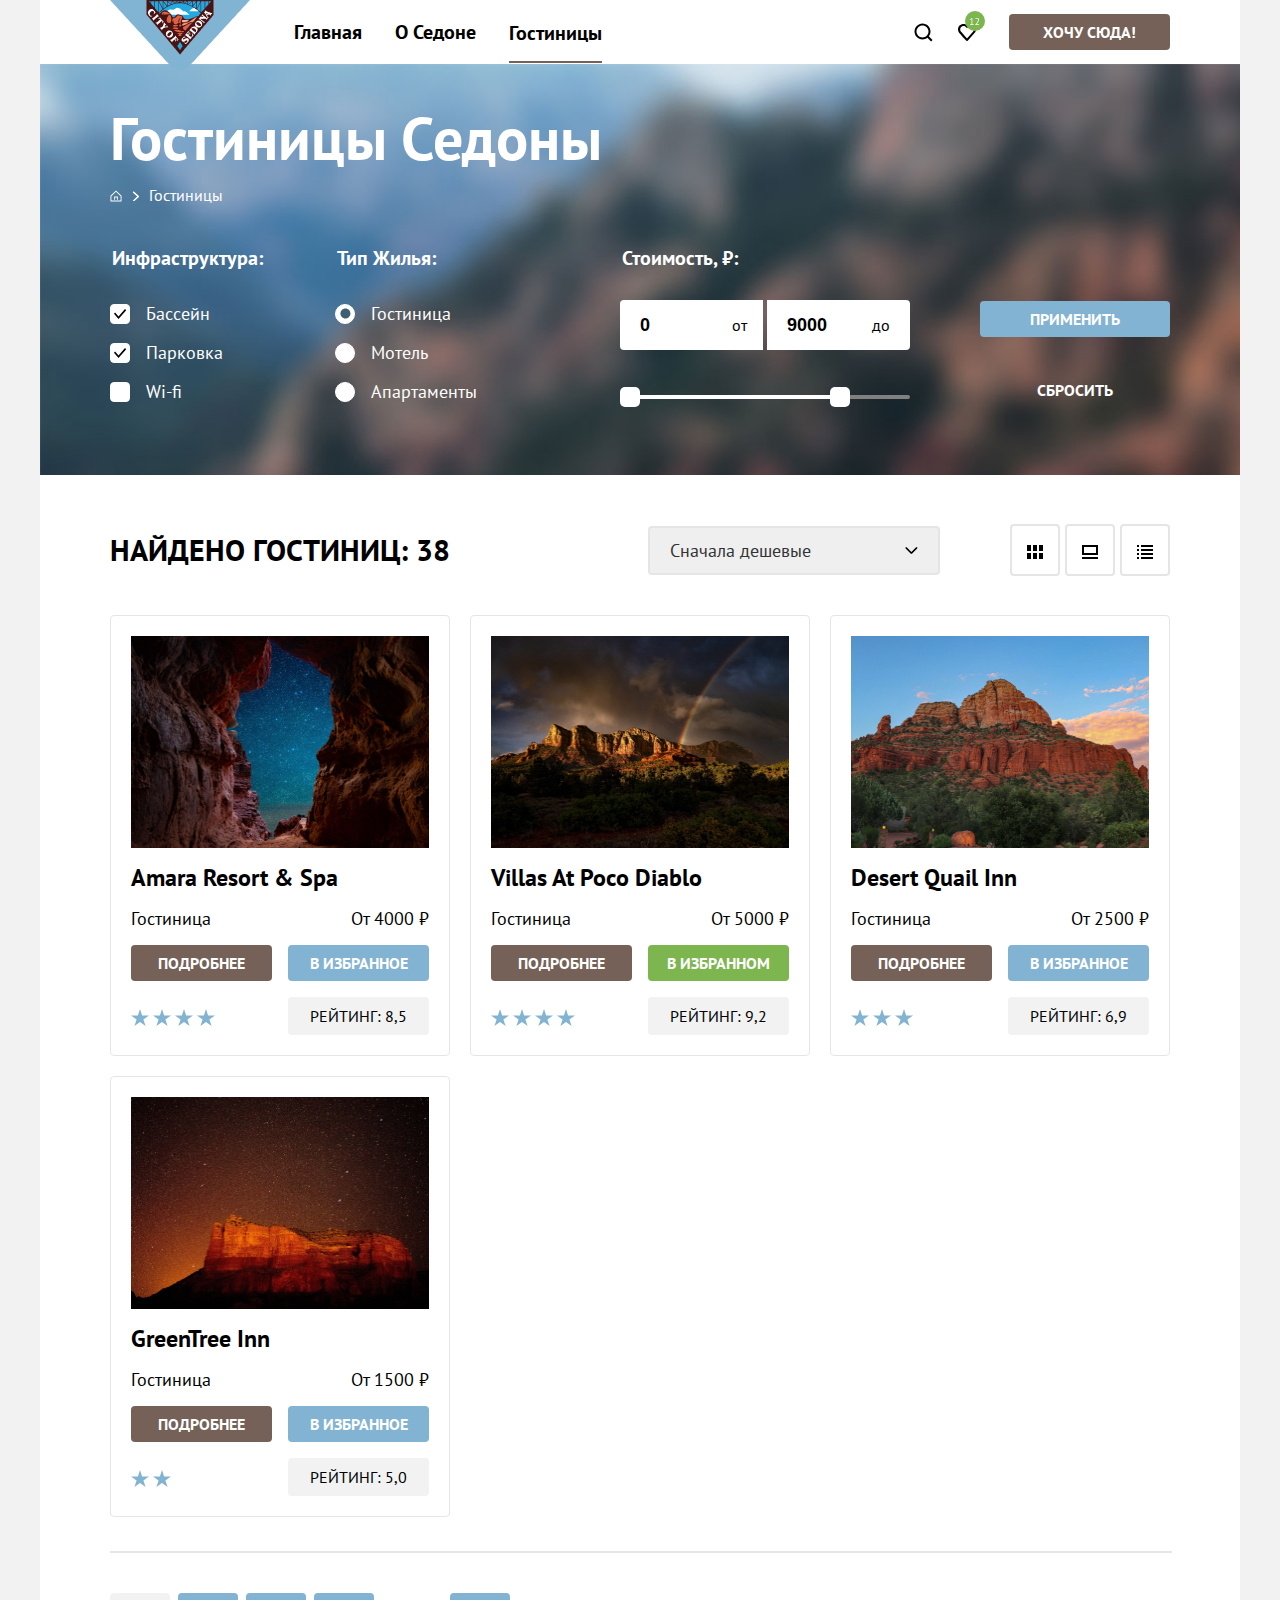
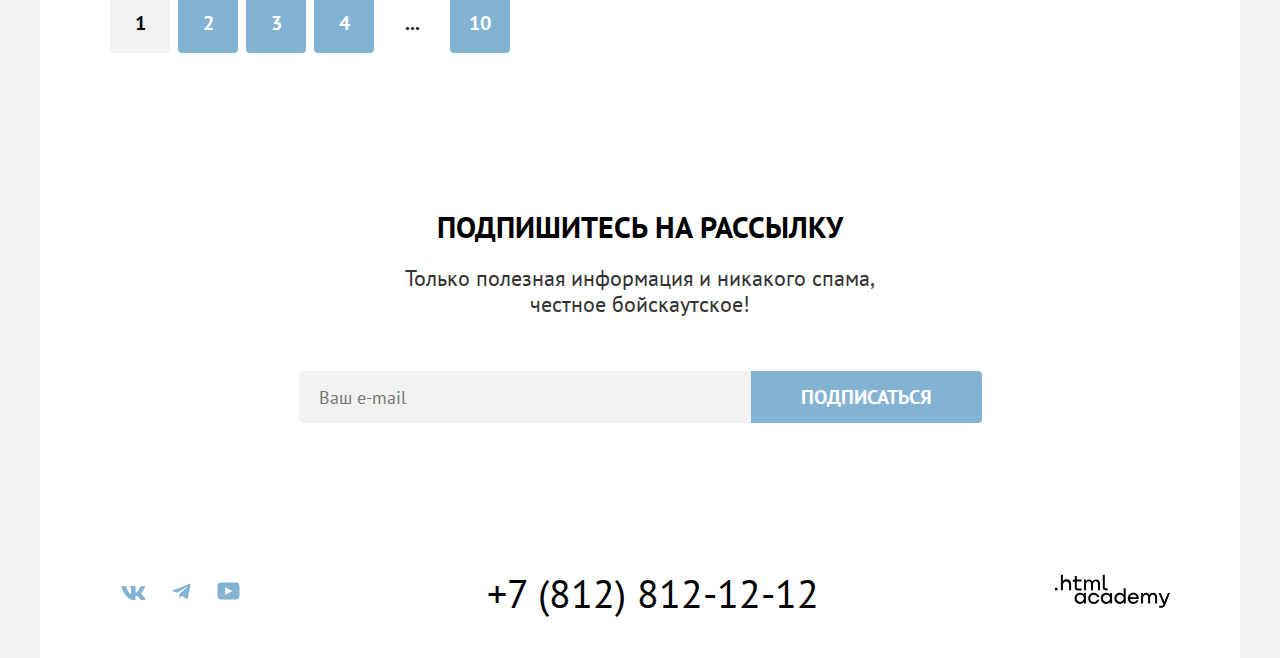
==== commit dc32be5f: "Merge pull request #15 from Odissey7/master" ====
--- a/catalog.html
+++ b/catalog.html
@@ -5,6 +5,7 @@
     <meta charset="utf-8">
     <title>HTML Academy: Седона</title>
     <link rel="stylesheet" href="/styles/styles.css">
+    <link rel="icon" type="image/png" sizes="32x32" href="images/favicon-32x32.png">
   </head>
 
 
@@ -13,43 +14,33 @@
       <header class="page-header">
         <nav class="navigation">
 
-          <img class="logo" src="./images/logo.png" width="140" height="70" alt="Логитип города Седона.">
+          <img class="logo" src="./images/logo.png" width="140" height="70" alt="Иконка.">
 
           <!--Header №1-->
-          <div class="navigation-container">
-            <ul class="navigation-list">
-              <li class="navigation-item">
-                <a class="navigation-link" href="./index.html">Главная</a>
-              </li>
-              <li class="navigation-item">
-                <a class="navigation-link" href="about.html">О Седоне</a>
-              </li>
-              <li class="navigation-item">
-                <a class="navigation-link navigation-link-current-catalog" href="./catalog.html">Гостиницы</a>
-              </li>
-            </ul>
-          </div>
+          <ul class="navigation-list">
+            <li class="navigation-item">
+              <a class="navigation-link" href="./index.html">Главная</a>
+            </li>
+            <li class="navigation-item">
+              <a class="navigation-link" href="about.html">О Седоне</a>
+            </li>
+            <li class="navigation-item">
+              <a class="navigation-link navigation-link-current" href="./catalog.html">Гостиницы</a>
+            </li>
+          </ul>
 
           <!--Header №2-->
-          <div class="navigation-container-right">
-            <ul class="navigation-list">
-              <li class="navigation-item">
-                <a class="like-link" href="#">
-                  <img class="search" src="./images/search.svg" width="44" height="64" alt="Кнопка поиска">
-                  <span class="visually-hidden">Поиск</span>
-                </a>
-              </li>
-              <li class="navigation-item">
-                <a class="like-link" href="#">
-                  <img class="like" src="./images/like.svg" width="44" height="64" alt="Избранное">
-                  <span class="visually-hidden">Избранное</span>
-                </a>
-              </li>
-              <!--Button-->
-              <li class="navigation-item">
-                <a class="button button-header" href="#">Хочу сюда!</a>
-              </li>
-            </ul>
+          <div class="user-list">
+            <a class="like-link" href="#">
+              <img class="search" src="./images/search.svg" width="44" height="64" alt="Кнопка поиска.">
+              <span class="visually-hidden">Поиск</span>
+            </a>
+            <a class="like-link" href="#">
+              <img class="like" src="./images/like.svg" width="44" height="64" alt="Избранное.">
+              <span class="visually-hidden">Избранное</span>
+            </a>
+            <!--Button-->
+            <a class="button button-header" href="#">Хочу сюда!</a>
           </div>
         </nav>
       </header>
@@ -61,18 +52,16 @@
           <h1 class="main-catalog-hotel">Гостиницы Седоны</h1>
           <div class="crumbs-bread">
             <a class="main-crumbs-bread" href="./index.html">
-              <img class="bread-crumbs" src="./images/home.svg" width="12" height="12" alt="Домик">
+              <img class="bread-crumbs" src="./images/home.svg" width="12" height="12" alt="Домик.">
             </a>
-            <a class="main-crumbs-bread" href="http://back">
-              <img class="bread-crumbs" src="./images/check-mark.svg" width="7" height="10" alt="check-mark">
-            </a>
+
             <a class="main-crumbs-bread" href="./catalog.html">
               <span class="bread-crumbs">Гостиницы</span>
             </a>
           </div>
 
           <section class="catalog-settings">
-            <form class="Catalog-form">
+            <form class="catalog-form">
 
               <fieldset class="catalog-crumbs-bread">
                 <legend class="catalog-menu">Инфраструктура:</legend>
@@ -172,20 +161,20 @@
             </div>
             <ul class="view-buttons">
               <li class="view-buttons-item view-button">
-                <a class="view-button-current view-button-tile" href="#">
-                  <img src="./images/tile.svg" width="16" height="14" alt="Показать плиткой">
+                <a class="view-button-current view-button" href="#">
+                  <img src="./images/tile.svg" width="16" height="14" alt="Показать плиткой.">
                   <span class="visually-hidden">Показать плиткой</span>
                 </a>
               </li>
               <li class="view-buttons-item view-button">
                 <a class="view-button-card" href="#">
-                  <img src="./images/slideshow.svg" width="16" height="14" alt="Показать картачками">
+                  <img src="./images/slideshow.svg" width="16" height="14" alt="Показать картачками.">
                   <span class="visually-hidden">Показать картачками</span>
                 </a>
               </li>
               <li class="view-buttons-item view-button">
                 <a class="view-button-list" href="#">
-                  <img src="./images/list.svg" width="16" height="14" alt="Показать рядами">
+                  <img src="./images/list.svg" width="16" height="14" alt="Показать рядами.">
                   <span class="visually-hidden">Показать рядами</span>
                 </a>
               </li>
@@ -197,7 +186,7 @@
 
               <li class="beautiful-hotels">
                 <div class="beautiful-catalog-hotel">
-                  <img class="catalog-images" src="./images/hotel-1.jpg" width="300" height="212" alt="Красивый вид">
+                  <img class="catalog-images" src="./images/hotel-1.jpg" width="300" height="212" alt="Красивый вид.">
                   <h3 class="catalog-nice-hotels">Amara Resort & Spa</h3>
                   <div class="catalog-type-wrap">
                     <p class="catalog-type-hotel">Гостиница</p>
@@ -208,18 +197,22 @@
                   <button type="button" class="button button-color-second">В Избранное</button>
                   <div class="catalog-rating-wrap">
                     <div class="catalog-rating-stars">
-                      <span class="rating-stars"><img class="stars" src="./images/star.svg" width="18" height="17" alt="Звездачка"></span>
-                      <span class="rating-stars"><img class="stars" src="./images/star.svg" width="18" height="17" alt="Звездачка"></span>
-                      <span class="rating-stars"><img class="stars" src="./images/star.svg" width="18" height="17" alt="Звездачка"></span>
-                      <span class="rating-stars"><img class="stars" src="./images/star.svg" width="18" height="17" alt="Звездачка"></span>
+                      <span class="rating-stars"><img class="stars" src="./images/star.svg" width="18" height="17"
+                          alt="Звездачка."></span>
+                      <span class="rating-stars"><img class="stars" src="./images/star.svg" width="18" height="17"
+                          alt="Звездачка."></span>
+                      <span class="rating-stars"><img class="stars" src="./images/star.svg" width="18" height="17"
+                          alt="Звездачка."></span>
+                      <span class="rating-stars"><img class="stars" src="./images/star.svg" width="18" height="17"
+                          alt="Звездачка."></span>
                     </div>
-                    <span class="catalog-rating">Рейтинг:8,5</span>
+                    <span class="catalog-rating">Рейтинг: 8,5</span>
                   </div>
                 </div>
               </li>
               <li class="beautiful-hotels">
                 <div class="beautiful-catalog-hotel">
-                  <img class="catalog-images" src="./images/hotel-2.jpg" width="300" height="212" alt="Красивый вид">
+                  <img class="catalog-images" src="./images/hotel-2.jpg" width="300" height="212" alt="Красивый вид.">
                   <h3 class="catalog-nice-hotels">Villas at Poco Diablo</h3>
                   <div class="catalog-type-wrap">
                     <p class="catalog-type-hotel">Гостиница</p>
@@ -230,18 +223,22 @@
                   <button type="button" class="button button-color-third">В Избранном</button>
                   <div class="catalog-rating-wrap">
                     <div class="catalog-rating-stars">
-                      <span class="rating-stars"><img class="stars" src="./images/star.svg" width="18" height="17" alt="Звездачка"></span>
-                      <span class="rating-stars"><img class="stars" src="./images/star.svg" width="18" height="17" alt="Звездачка"></span>
-                      <span class="rating-stars"><img class="stars" src="./images/star.svg" width="18" height="17" alt="Звездачка"></span>
-                      <span class="rating-stars"><img class="stars" src="./images/star.svg" width="18" height="17" alt="Звездачка"></span>
+                      <span class="rating-stars"><img class="stars" src="./images/star.svg" width="18" height="17"
+                          alt="Звездачка."></span>
+                      <span class="rating-stars"><img class="stars" src="./images/star.svg" width="18" height="17"
+                          alt="Звездачка."></span>
+                      <span class="rating-stars"><img class="stars" src="./images/star.svg" width="18" height="17"
+                          alt="Звездачка."></span>
+                      <span class="rating-stars"><img class="stars" src="./images/star.svg" width="18" height="17"
+                          alt="Звездачка."></span>
                     </div>
-                    <span class="catalog-rating">Рейтинг:9,2</span>
+                    <span class="catalog-rating">Рейтинг: 9,2</span>
                   </div>
                 </div>
               </li>
               <li class="beautiful-hotels">
                 <div class="beautiful-catalog-hotel">
-                  <img class="catalog-images" src="./images/hotel-3.jpg" width="300" height="212" alt="Красивый вид">
+                  <img class="catalog-images" src="./images/hotel-3.jpg" width="300" height="212" alt="Красивый вид.">
                   <h3 class="catalog-nice-hotels">Desert Quail Inn</h3>
                   <div class="catalog-type-wrap">
                     <p class="catalog-type-hotel">Гостиница</p>
@@ -252,17 +249,20 @@
                   <button type="button" class="button button-color-second">В Избранное</button>
                   <div class="catalog-rating-wrap">
                     <div class="catalog-rating-stars">
-                      <span class="rating-stars"><img class="stars" src="./images/star.svg" width="18" height="17" alt="Звездачка"></span>
-                      <span class="rating-stars"><img class="stars" src="./images/star.svg" width="18" height="17" alt="Звездачка"></span>
-                      <span class="rating-stars"><img class="stars" src="./images/star.svg" width="18" height="17" alt="Звездачка"></span>
+                      <span class="rating-stars"><img class="stars" src="./images/star.svg" width="18" height="17"
+                          alt="Звездачка."></span>
+                      <span class="rating-stars"><img class="stars" src="./images/star.svg" width="18" height="17"
+                          alt="Звездачка."></span>
+                      <span class="rating-stars"><img class="stars" src="./images/star.svg" width="18" height="17"
+                          alt="Звездачка."></span>
                     </div>
-                    <span class="catalog-rating">Рейтинг:6,9</span>
+                    <span class="catalog-rating">Рейтинг: 6,9</span>
                   </div>
                 </div>
               </li>
               <li class="beautiful-hotels">
                 <div class="beautiful-catalog-hotel">
-                  <img class="catalog-images" src="./images/hotel-4.jpg" width="300" height="212" alt="Красивый вид">
+                  <img class="catalog-images" src="./images/hotel-4.jpg" width="300" height="212" alt="Красивый вид.">
                   <h3 class="catalog-nice-hotels">GreenTree Inn</h3>
                   <div class="catalog-type-wrap">
                     <p class="catalog-type-hotel">Гостиница</p>
@@ -273,10 +273,12 @@
                   <button type="button" class="button button-color-second">В Избранное</button>
                   <div class="catalog-rating-wrap">
                     <div class="catalog-rating-stars">
-                      <span class="rating-stars"><img class="stars" src="./images/star.svg" width="18" height="17" alt="Звездачка"></span>
-                      <span class="rating-stars"><img class="stars" src="./images/star.svg" width="18" height="17" alt="Звездачка"></span>
+                      <span class="rating-stars"><img class="stars" src="./images/star.svg" width="18" height="17"
+                          alt="Звездачка."></span>
+                      <span class="rating-stars"><img class="stars" src="./images/star.svg" width="18" height="17"
+                          alt="Звездачка."></span>
                     </div>
-                    <span class="catalog-rating">Рейтинг:5,0</span>
+                    <span class="catalog-rating">Рейтинг: 5,0</span>
                   </div>
                 </div>
               </li>
@@ -311,7 +313,8 @@
           <div class="page-container catalog-footer">
             <div class="subscribe-catalog">
               <h2 class="subscribe-description-catalog">Подпишитесь на рассылку</h2>
-              <p class="advantages-subscribe-catalog">Только полезная информация и никакого спама,<br> честное бойскаутское!</p>
+              <p class="advantages-subscribe-catalog">Только полезная информация и никакого спама, честное бойскаутское!
+              </p>
 
               <form class="subscribe" action="https://echo.htmlacademy.ru/" method="post">
                 <div class="subscribe-radius">
@@ -344,8 +347,7 @@
                 <p class="visually-hidden">ВКонтакте</p>
                 <svg class="svg-network" xmlns="http://www.w3.org/2000/svg" width="25" height="14" viewBox="0 0 25 14">
                   <path
-                    d="M23.9498 0.948C24.1158 0.402 23.9498 0 23.1548 0H20.5298C19.8618 0 19.5538 0.347 19.3868 0.73C19.3868 0.73 18.0518 3.926 16.1608 6.002C15.5488 6.604 15.2708 6.795 14.9368 6.795C14.7698 6.795 14.5188 6.604 14.5188 6.057V0.948C14.5188 0.292 14.3348 0 13.7788 0H9.65076C9.23376 0 8.98276 0.304 8.98276 0.593C8.98276 1.214 9.92876 1.358 10.0258 3.106V6.904C10.0258 7.737 9.87276 7.888 9.53876 7.888C8.64876 7.888 6.48376 4.677 5.19876 1.003C4.94976 0.288 4.69776 0 4.02676 0H1.39976C0.649756 0 0.499756 0.347 0.499756 0.73C0.499756 1.412 1.38976 4.8 4.64476 9.281C6.81476 12.341 9.86976 14 12.6528 14C14.3218 14 14.5278 13.632 14.5278 12.997V10.684C14.5278 9.947 14.6858 9.8 15.2148 9.8C15.6048 9.8 16.2718 9.992 17.8298 11.467C19.6098 13.216 19.9028 14 20.9048 14H23.5298C24.2798 14 24.6558 13.632 24.4398 12.904C24.2018 12.18 23.3518 11.129 22.2248 9.882C21.6128 9.172 20.6948 8.407 20.4158 8.024C20.0268 7.533 20.1378 7.314 20.4158 6.877C20.4158 6.877 23.6158 2.451 23.9488 0.948H23.9498Z"
-                     />
+                    d="M23.9498 0.948C24.1158 0.402 23.9498 0 23.1548 0H20.5298C19.8618 0 19.5538 0.347 19.3868 0.73C19.3868 0.73 18.0518 3.926 16.1608 6.002C15.5488 6.604 15.2708 6.795 14.9368 6.795C14.7698 6.795 14.5188 6.604 14.5188 6.057V0.948C14.5188 0.292 14.3348 0 13.7788 0H9.65076C9.23376 0 8.98276 0.304 8.98276 0.593C8.98276 1.214 9.92876 1.358 10.0258 3.106V6.904C10.0258 7.737 9.87276 7.888 9.53876 7.888C8.64876 7.888 6.48376 4.677 5.19876 1.003C4.94976 0.288 4.69776 0 4.02676 0H1.39976C0.649756 0 0.499756 0.347 0.499756 0.73C0.499756 1.412 1.38976 4.8 4.64476 9.281C6.81476 12.341 9.86976 14 12.6528 14C14.3218 14 14.5278 13.632 14.5278 12.997V10.684C14.5278 9.947 14.6858 9.8 15.2148 9.8C15.6048 9.8 16.2718 9.992 17.8298 11.467C19.6098 13.216 19.9028 14 20.9048 14H23.5298C24.2798 14 24.6558 13.632 24.4398 12.904C24.2018 12.18 23.3518 11.129 22.2248 9.882C21.6128 9.172 20.6948 8.407 20.4158 8.024C20.0268 7.533 20.1378 7.314 20.4158 6.877C20.4158 6.877 23.6158 2.451 23.9488 0.948H23.9498Z" />
                 </svg>
               </a>
             </li>
@@ -354,8 +356,7 @@
                 <p class="visually-hidden">Телеграм</p>
                 <svg class="svg-network" xmlns="http://www.w3.org/2000/svg" width="19" height="16" viewBox="0 0 19 16">
                   <path
-                    d="M17.2853 0.0992597L1.34073 6.24776C0.252584 6.68481 0.258879 7.29184 1.14109 7.56253L5.23469 8.83953L14.7061 2.8637C15.1539 2.59121 15.5631 2.7378 15.2268 3.03636L7.55308 9.96185H7.55128L7.55308 9.96275L7.2707 14.1823C7.68438 14.1823 7.86693 13.9925 8.09895 13.7686L10.0873 11.8351L14.2232 14.89C14.9858 15.31 15.5334 15.0941 15.7232 14.1841L18.4382 1.38885C18.7161 0.274623 18.0128 -0.229883 17.2853 0.0992597Z"
-                     />
+                    d="M17.2853 0.0992597L1.34073 6.24776C0.252584 6.68481 0.258879 7.29184 1.14109 7.56253L5.23469 8.83953L14.7061 2.8637C15.1539 2.59121 15.5631 2.7378 15.2268 3.03636L7.55308 9.96185H7.55128L7.55308 9.96275L7.2707 14.1823C7.68438 14.1823 7.86693 13.9925 8.09895 13.7686L10.0873 11.8351L14.2232 14.89C14.9858 15.31 15.5334 15.0941 15.7232 14.1841L18.4382 1.38885C18.7161 0.274623 18.0128 -0.229883 17.2853 0.0992597Z" />
                 </svg>
               </a>
             </li>
@@ -364,32 +365,43 @@
                 <p class="visually-hidden">Ютуб</p>
                 <svg class="svg-network" xmlns="http://www.w3.org/2000/svg" width="23" height="18" viewBox="0 0 23 18">
                   <path
-                    d="M19.1072 0.5H3.67437C1.81368 0.5 0.500244 2.09375 0.500244 3.9V13.9937C0.500244 15.9062 1.81368 17.5 3.67437 17.5H19.3261C20.9679 17.5 22.5002 15.9062 22.5002 14.1V3.9C22.2813 2.09375 20.9679 0.5 19.1072 0.5ZM8.16194 13.0375V4.9625L15.4953 9L8.16194 13.0375Z"
-                     />
+                    d="M19.1072 0.5H3.67437C1.81368 0.5 0.500244 2.09375 0.500244 3.9V13.9937C0.500244 15.9062 1.81368 17.5 3.67437 17.5H19.3261C20.9679 17.5 22.5002 15.9062 22.5002 14.1V3.9C22.2813 2.09375 20.9679 0.5 19.1072 0.5ZM8.16194 13.0375V4.9625L15.4953 9L8.16194 13.0375Z" />
                 </svg>
               </a>
             </li>
           </ul>
 
           <h3>
-            <a class="footer-call" href="tel:+78128121212">+7-812-812-12-12</a>
+            <a class="footer-call" href="tel:+78128121212">+7 (812) 812-12-12</a>
           </h3>
 
           <a class="htmlacademy" href="https://htmlacademy.ru/">
-            <svg class="svg-htmlacademy" xmlns="http://www.w3.org/2000/svg" width="115" height="34" viewBox="0 0 115 34">
-              <path d="M0 13.7232V16.3232H2.5V13.7232H0Z"/>
-              <path d="M11.6 5.32324C10 5.32324 8.8 6.02324 8 7.02324H7.9V0.823242H5.9V16.3232H7.9V11.0232C7.9 8.92324 9.2 7.42324 11.2 7.42324C13 7.42324 14.1 8.82324 14.1 10.6232V16.3232H16.1V10.2232C16.2 7.22324 14.3 5.32324 11.6 5.32324Z" />
-              <path d="M26.6 5.62324H21.8V1.92324H19.8V5.72324H17.9V7.72324H19.8V13.7232C19.8 15.4232 20.8 16.4232 22.5 16.4232H26.6V14.4232H22.9C22.2 14.4232 21.8 14.0232 21.8 13.3232V7.62324H26.6V5.62324Z"/>
-              <path d="M41.1 5.42324C39.5 5.42324 38.2 6.22324 37.6 7.52324H37.5C36.9 6.32324 35.7 5.42324 34.1 5.42324C32.7 5.42324 31.6 6.22324 31 7.22324H30.9V5.62324H29V16.2232H31V10.8232C31 8.82324 32 7.32324 33.6 7.32324C35.1 7.32324 36 8.32324 36 9.92324V16.2232H38V10.6232C38 8.22324 39.4 7.32324 40.6 7.32324C42.1 7.32324 43 8.32324 43 9.92324V16.2232H45V9.72324C45.1 7.22324 43.6 5.42324 41.1 5.42324Z"/>
-              <path d="M47.8 13.5232C47.8 15.2232 48.8 16.2232 50.6 16.2232H52.6V14.2232H50.9C50.2 14.2232 49.8 13.8232 49.8 13.1232V0.823242H47.8V13.5232Z"/>
-              <path d="M28.9 20.5232C28 19.4232 26.7 18.7232 25 18.7232C21.9 18.7232 19.6 21.0232 19.6 24.3232C19.6 27.6232 21.9 29.9232 25 29.9232C26.8 29.9232 28 29.1232 28.8 28.0232H28.9V29.6232H30.9V19.0232H28.9V20.5232ZM25.3 27.9232C23.1 27.9232 21.7 26.3232 21.7 24.3232C21.7 22.3232 23.1 20.7232 25.3 20.7232C27.5 20.7232 28.9 22.3232 28.9 24.3232C28.9 26.2232 27.5 27.9232 25.3 27.9232Z" />
-              <path d="M44.2 22.8232C43.7 20.4232 41.6 18.7232 38.8 18.7232C35.4 18.7232 33.2 21.2232 33.2 24.3232C33.2 27.4232 35.4 29.9232 38.8 29.9232C41.6 29.9232 43.7 28.1232 44.2 25.7232H42.1C41.7 27.0232 40.4 28.0232 38.8 28.0232C36.6 28.0232 35.2 26.4232 35.2 24.4232C35.2 22.4232 36.6 20.8232 38.8 20.8232C40.4 20.8232 41.6 21.8232 42.1 23.0232H44.2V22.8232Z" />
-              <path d="M55.1 20.5232C54.2 19.4232 52.9 18.7232 51.2 18.7232C48.1 18.7232 45.8 21.0232 45.8 24.3232C45.8 27.6232 48.1 29.9232 51.2 29.9232C53 29.9232 54.2 29.1232 55 28.0232H55.1V29.6232H57.1V19.0232H55.1V20.5232ZM51.5 27.9232C49.3 27.9232 47.9 26.3232 47.9 24.3232C47.9 22.3232 49.3 20.7232 51.5 20.7232C53.7 20.7232 55.1 22.3232 55.1 24.3232C55.1 26.2232 53.6 27.9232 51.5 27.9232Z" />
-              <path d="M68.7 20.6232C67.8 19.5232 66.5 18.7232 64.8 18.7232C61.7 18.7232 59.4 21.0232 59.4 24.3232C59.4 27.6232 61.6 29.9232 64.8 29.9232C66.5 29.9232 67.8 29.1232 68.6 28.1232H68.7V29.6232H70.7V14.2232H68.7V20.6232ZM65.1 27.9232C62.9 27.9232 61.5 26.3232 61.5 24.3232C61.5 22.3232 62.9 20.7232 65.1 20.7232C67.3 20.7232 68.7 22.3232 68.7 24.3232C68.6 26.3232 67.2 27.9232 65.1 27.9232Z" />
-              <path d="M78.3 18.7232C75 18.7232 72.8 21.2232 72.8 24.3232C72.8 27.3232 74.9 29.9232 78.3 29.9232C80.8 29.9232 82.8 28.6232 83.5 26.3232H81.4C80.9 27.3232 79.8 27.9232 78.4 27.9232C76.5 27.9232 75.1 26.6232 75 25.0232H83.8C84 21.4232 81.8 18.7232 78.3 18.7232ZM78.3 20.6232C80 20.6232 81.3 21.6232 81.6 23.2232H75.1C75.4 21.7232 76.6 20.6232 78.3 20.6232Z" />
-              <path d="M98.2 18.7232C96.6 18.7232 95.3 19.5232 94.6 20.7232H94.5C93.9 19.5232 92.7 18.7232 91.1 18.7232C89.7 18.7232 88.6 19.4232 88 20.5232V19.0232H86.1V29.6232H88.1V24.2232C88.1 22.2232 89.1 20.8232 90.7 20.7232C92.2 20.7232 93.1 21.7232 93.1 23.3232V29.6232H95.1V24.0232C95.1 21.6232 96.5 20.7232 97.7 20.7232C99.2 20.7232 100.1 21.7232 100.1 23.3232V29.6232H102.1V23.1232C102.2 20.5232 100.7 18.7232 98.2 18.7232Z" />
-              <path d="M109.4 27.8232L105.8 18.9232H103.6L108.4 30.5232C108.1 31.4232 107.7 31.7232 106.7 31.7232H104.2V33.7232H106.7C108.5 33.7232 109.5 32.9232 110.2 31.1232L114.9 18.9232H112.8L109.4 27.8232Z" />
-              </svg>
+            <svg class="svg-htmlacademy" xmlns="http://www.w3.org/2000/svg" width="115" height="34"
+              viewBox="0 0 115 34">
+              <path d="M0 13.7232V16.3232H2.5V13.7232H0Z" />
+              <path
+                d="M11.6 5.32324C10 5.32324 8.8 6.02324 8 7.02324H7.9V0.823242H5.9V16.3232H7.9V11.0232C7.9 8.92324 9.2 7.42324 11.2 7.42324C13 7.42324 14.1 8.82324 14.1 10.6232V16.3232H16.1V10.2232C16.2 7.22324 14.3 5.32324 11.6 5.32324Z" />
+              <path
+                d="M26.6 5.62324H21.8V1.92324H19.8V5.72324H17.9V7.72324H19.8V13.7232C19.8 15.4232 20.8 16.4232 22.5 16.4232H26.6V14.4232H22.9C22.2 14.4232 21.8 14.0232 21.8 13.3232V7.62324H26.6V5.62324Z" />
+              <path
+                d="M41.1 5.42324C39.5 5.42324 38.2 6.22324 37.6 7.52324H37.5C36.9 6.32324 35.7 5.42324 34.1 5.42324C32.7 5.42324 31.6 6.22324 31 7.22324H30.9V5.62324H29V16.2232H31V10.8232C31 8.82324 32 7.32324 33.6 7.32324C35.1 7.32324 36 8.32324 36 9.92324V16.2232H38V10.6232C38 8.22324 39.4 7.32324 40.6 7.32324C42.1 7.32324 43 8.32324 43 9.92324V16.2232H45V9.72324C45.1 7.22324 43.6 5.42324 41.1 5.42324Z" />
+              <path
+                d="M47.8 13.5232C47.8 15.2232 48.8 16.2232 50.6 16.2232H52.6V14.2232H50.9C50.2 14.2232 49.8 13.8232 49.8 13.1232V0.823242H47.8V13.5232Z" />
+              <path
+                d="M28.9 20.5232C28 19.4232 26.7 18.7232 25 18.7232C21.9 18.7232 19.6 21.0232 19.6 24.3232C19.6 27.6232 21.9 29.9232 25 29.9232C26.8 29.9232 28 29.1232 28.8 28.0232H28.9V29.6232H30.9V19.0232H28.9V20.5232ZM25.3 27.9232C23.1 27.9232 21.7 26.3232 21.7 24.3232C21.7 22.3232 23.1 20.7232 25.3 20.7232C27.5 20.7232 28.9 22.3232 28.9 24.3232C28.9 26.2232 27.5 27.9232 25.3 27.9232Z" />
+              <path
+                d="M44.2 22.8232C43.7 20.4232 41.6 18.7232 38.8 18.7232C35.4 18.7232 33.2 21.2232 33.2 24.3232C33.2 27.4232 35.4 29.9232 38.8 29.9232C41.6 29.9232 43.7 28.1232 44.2 25.7232H42.1C41.7 27.0232 40.4 28.0232 38.8 28.0232C36.6 28.0232 35.2 26.4232 35.2 24.4232C35.2 22.4232 36.6 20.8232 38.8 20.8232C40.4 20.8232 41.6 21.8232 42.1 23.0232H44.2V22.8232Z" />
+              <path
+                d="M55.1 20.5232C54.2 19.4232 52.9 18.7232 51.2 18.7232C48.1 18.7232 45.8 21.0232 45.8 24.3232C45.8 27.6232 48.1 29.9232 51.2 29.9232C53 29.9232 54.2 29.1232 55 28.0232H55.1V29.6232H57.1V19.0232H55.1V20.5232ZM51.5 27.9232C49.3 27.9232 47.9 26.3232 47.9 24.3232C47.9 22.3232 49.3 20.7232 51.5 20.7232C53.7 20.7232 55.1 22.3232 55.1 24.3232C55.1 26.2232 53.6 27.9232 51.5 27.9232Z" />
+              <path
+                d="M68.7 20.6232C67.8 19.5232 66.5 18.7232 64.8 18.7232C61.7 18.7232 59.4 21.0232 59.4 24.3232C59.4 27.6232 61.6 29.9232 64.8 29.9232C66.5 29.9232 67.8 29.1232 68.6 28.1232H68.7V29.6232H70.7V14.2232H68.7V20.6232ZM65.1 27.9232C62.9 27.9232 61.5 26.3232 61.5 24.3232C61.5 22.3232 62.9 20.7232 65.1 20.7232C67.3 20.7232 68.7 22.3232 68.7 24.3232C68.6 26.3232 67.2 27.9232 65.1 27.9232Z" />
+              <path
+                d="M78.3 18.7232C75 18.7232 72.8 21.2232 72.8 24.3232C72.8 27.3232 74.9 29.9232 78.3 29.9232C80.8 29.9232 82.8 28.6232 83.5 26.3232H81.4C80.9 27.3232 79.8 27.9232 78.4 27.9232C76.5 27.9232 75.1 26.6232 75 25.0232H83.8C84 21.4232 81.8 18.7232 78.3 18.7232ZM78.3 20.6232C80 20.6232 81.3 21.6232 81.6 23.2232H75.1C75.4 21.7232 76.6 20.6232 78.3 20.6232Z" />
+              <path
+                d="M98.2 18.7232C96.6 18.7232 95.3 19.5232 94.6 20.7232H94.5C93.9 19.5232 92.7 18.7232 91.1 18.7232C89.7 18.7232 88.6 19.4232 88 20.5232V19.0232H86.1V29.6232H88.1V24.2232C88.1 22.2232 89.1 20.8232 90.7 20.7232C92.2 20.7232 93.1 21.7232 93.1 23.3232V29.6232H95.1V24.0232C95.1 21.6232 96.5 20.7232 97.7 20.7232C99.2 20.7232 100.1 21.7232 100.1 23.3232V29.6232H102.1V23.1232C102.2 20.5232 100.7 18.7232 98.2 18.7232Z" />
+              <path
+                d="M109.4 27.8232L105.8 18.9232H103.6L108.4 30.5232C108.1 31.4232 107.7 31.7232 106.7 31.7232H104.2V33.7232H106.7C108.5 33.7232 109.5 32.9232 110.2 31.1232L114.9 18.9232H112.8L109.4 27.8232Z" />
+            </svg>
           </a>
 
         </div>
--- a/styles/styles.css
+++ b/styles/styles.css
@@ -12,6 +12,10 @@
     font-display: swap;
 }
 
+img {
+    max-width: 100%;
+    vertical-align: middle;
+}
 
 body {
     width: 1200px;
@@ -29,7 +33,7 @@
 }
 
 .page-header {
-    height: 64px;
+    min-height: 64px;
     padding: 0 70px;
 }
 
@@ -40,16 +44,14 @@
 .logo {
     z-index: 1;
     position: absolute;
+    top: 0;
+    left: 0;
 }
 
 .catalog-html {
     width: 1200px;
 }
 
-.main-catalog {
-    text-transform: capitalize;
-}
-
 .navigation {
     display: flex;
     align-items: center;
@@ -57,6 +59,7 @@
     font-weight: 700;
     font-size: 20px;
     line-height: 24px;
+    position: relative;
 }
 
 .navigation-container {
@@ -78,15 +81,16 @@
 }
 
 .navigation-list {
-
-    list-style: none;
-
-    display: contents;
+    min-width: 340px;
+    list-style: none;
+    display: flex;
+    flex-wrap: wrap;
     flex-direction: row;
     justify-content: space-between;
     align-items: center;
     margin: 0;
     padding: 0;
+    padding-left: 168px;
 }
 
 .navigation-item {
@@ -99,11 +103,63 @@
     list-style: none;
     color: black;
     padding: 20px 16px;
+    display: inline-block;
+    outline: none;
+}
+
+.navigation-link:hover,
+.navigation-link:focus {
+    background-color: #f3f6f8;
+}
+
+.navigation-link-current {
+    z-index: 1;
+    position: relative;
+    padding-bottom: 17.5px;
+}
+
+.navigation-link-current-catalog {
+    position: relative;
+    padding-bottom: 17.5px;
+}
+
+.navigation-link-current::after {
+    position: absolute;
+    content: "";
+    right: 16px;
+    left: 16px;
+    bottom: 0;
+    height: 2px;
+    background-color: #756157;
+}
+
+.navigation-link-current-catalog::after {
+    position: absolute;
+    content: "";
+    right: 16px;
+    left: 16px;
+    bottom: 0;
+    height: 2px;
+    background-color: #756157;
+}
+
+.user-list {
+    display: flex;
+    align-items: center;
+    margin: 0;
+    padding: 0;
 }
 
 .like-link {
     text-decoration: none;
     list-style: none;
+    display: inline-block;
+    outline: none;
+}
+
+.like-link:hover,
+.like-link:focus {
+    background-color: #f3f6f8;
 }
 
 .index-connection-footer {
@@ -119,11 +175,16 @@
     text-decoration: none;
     list-style: none;
     display: block;
-    font-weight: 700;
     padding: 8px 34px;
-}
-
-.button-header:hover {
+    margin-left: 20px;
+    font-weight: 700;
+    font-size: 16px;
+    line-height: 20px;
+    outline: none;
+}
+
+.button-header:hover,
+.button-header:focus {
     background-color: #615048;
 }
 
@@ -181,20 +242,23 @@
 .view-buttons {
     list-style: none;
     margin: 0;
-    padding-right: 10px;
-    width: 160px;
+    padding: 0;
+    gap: 5px;
+    max-width: 170px;
     display: flex;
     align-items: center;
     justify-content: space-between;
     cursor: pointer;
 }
 
+
 .view-buttons-item {
     list-style: none;
     justify-content: space-between;
     padding: 14px 15px;
-    margin: 0 3.5px;
-
+    width: 100%;
+    height: 100%;
+    display: block;
     border: 2px solid #E5E5E5;
     border-radius: 4px;
 }
@@ -205,7 +269,7 @@
     cursor: pointer;
 }
 
-.view-button:hover{
+.view-button:hover {
     border: 2px solid #000000;
 }
 
@@ -239,7 +303,7 @@
     padding: 90px 85px;
     display: flex;
     align-items: center;
-    justify-content: flex-start;
+    justify-content: center;
     flex-direction: column;
 }
 
@@ -271,17 +335,19 @@
 
 .footer-social-network {
     align-items: center;
-    height: 120px;
+    min-height: 130px;
     display: flex;
     justify-content: space-between;
 }
 
 .main-catalog-hotel {
+    font-family: 'PT Sans', Arial, Helvetica, sans-serif;
+    font-style: normal;
     font-weight: 700;
     font-size: 60px;
     line-height: 78px;
-    padding: 35px 70px 8px;
-    margin: 0;
+    margin: 0;
+    margin-bottom: 8px;
 }
 
 .connection-footer {
@@ -294,8 +360,8 @@
 
 .footer-inline {
     list-style: none;
-    padding: 12.5px;
-    display: inline;
+    padding: 11px;
+    display: inline-flex;
 }
 
 .footer-catalog-link {
@@ -364,6 +430,9 @@
     position: relative;
     padding-bottom: 30px;
     width: 175px;
+    font-weight: 700;
+    font-size: 24px;
+    line-height: 28px;
 }
 
 .advantages-title::before {
@@ -400,6 +469,7 @@
     background-image: url("../images/index-background.jpg");
     background-repeat: no-repeat;
     background-size: cover;
+    background-color: #e6f0f6;
 }
 
 .hero::after {
@@ -409,8 +479,6 @@
     height: 57px;
     left: 0;
     bottom: 0;
-
-
     background-image: url("../images/shelf.png");
 }
 
@@ -486,9 +554,9 @@
     overflow: hidden;
 }
 
-.Catalog-form {
-    display: flex;
-    justify-content: space-around;
+.catalog-form {
+    display: flex;
+    gap: 70px;
 }
 
 .footer-call {
@@ -528,6 +596,7 @@
     display: flex;
     margin: 0;
     padding: 0;
+    flex-wrap: wrap;
 }
 
 
@@ -535,17 +604,17 @@
     list-style: none;
     word-break: break-all;
     margin: 0;
-    padding: 0;
     width: 400px;
     min-height: 385px;
     text-align: center;
 
     background-color: rgba(131, 179, 211, 0.12);
     object-fit: cover;
-}
-
-.advantages-eat {
     padding: 80px 85px;
+    box-sizing: border-box;
+    display: flex;
+    flex-direction: column;
+    align-items: center;
 }
 
 
@@ -555,7 +624,7 @@
 
 .sedona-city {
     padding-top: 70px;
-    padding-bottom: 70px;
+    padding-bottom: 90px;
 }
 
 .rectangle {
@@ -577,7 +646,6 @@
     flex-direction: row;
     align-items: center;
     padding: 0 70px;
-    padding-top: 80px;
 }
 
 .numbers-catalog {
@@ -585,6 +653,8 @@
     padding: 0;
     margin: 0;
     border-radius: 4px;
+    display: flex;
+    gap: 8px;
 }
 
 .catalog-type-wrap {
@@ -595,10 +665,37 @@
 }
 
 .catalog-nice-hotels {
+    font-family: 'PT Sans', Arial, Helvetica, sans-serif;
+    font-style: normal;
+    font-weight: 700;
+    font-size: 24px;
+    line-height: 28px;
+    margin: 0;
     grid-column: 1/-1;
     text-transform: capitalize;
 }
 
+.advantages-item-souvenirs::before {
+    content: "";
+    width: 75px;
+    height: 75px;
+    display: block;
+    background-position: center;
+    background-repeat: no-repeat;
+    margin-bottom: 30px;
+}
+
+.advantages-item-souvenirs-home::before {
+    background-image: url('../images/housing.svg');
+}
+
+.advantages-item-souvenirs-eat::before {
+    background-image: url('../images/eating.svg');
+}
+
+.advantages-item-souvenirs-souvenir::before {
+    background-image: url('../images/souvenir.svg');
+}
 
 .souvenirs-second {
     background-color: #ffffff;
@@ -606,7 +703,7 @@
 
 
 .button {
-
+    font-family: 'PT Sans', Arial, Helvetica, sans-serif;
     font-weight: 700;
     cursor: pointer;
 
@@ -664,7 +761,6 @@
 }
 
 .submit-subscribe {
-    padding: 8px 50px;
     font-weight: 700;
     font-size: 20px;
     line-height: 36px;
@@ -684,7 +780,8 @@
 
 .catalog-goods {
     position: relative;
-    padding: 0 70px;
+    padding: 0 70px 36px;
+    margin-bottom: 40px;
 }
 
 .catalog-goods::after {
@@ -692,7 +789,7 @@
     position: absolute;
     width: 1060px;
     content: "";
-    bottom: -40px;
+    bottom: 0;
 }
 
 .catalog-cheap {
@@ -727,11 +824,21 @@
 
 .catalog-hotels {
     text-transform: uppercase;
+    font-family: 'PT Sans', Arial, Helvetica, sans-serif;
+    font-style: normal;
     font-weight: 700;
     font-size: 30px;
     line-height: 36px;
 
     margin: 0;
+}
+
+.start-free {
+    font-family: 'PT Sans', Arial, Helvetica, sans-serif;
+    font-style: normal;
+    font-weight: 400;
+    font-size: 18px;
+    line-height: 21px;
 }
 
 
@@ -741,14 +848,17 @@
 }
 
 .catalog-image {
-    min-height: 412px;
     color: #ffffff;
+    background-color: #3f5e72;
     background-image: url("../images/catalog-backgroung.jpg");
     background-repeat: no-repeat;
     background-size: cover;
+    padding: 35px 70px 60px;
 }
 
 .catalog-menu {
+    font-family: 'PT Sans', Arial, Helvetica, sans-serif;
+    font-style: normal;
     margin: 0;
     text-transform: capitalize;
     font-weight: 700;
@@ -759,8 +869,9 @@
 
 .catalog-reset {
     position: relative;
-    top: 50px;
+    top: 55px;
     display: grid;
+    gap: 35px;
 }
 
 .page-interested {
@@ -775,6 +886,7 @@
     padding-top: 96px;
     padding-bottom: 104px;
     color: #ffffff;
+    background-color: #3f5e72;
     background-image: url("../images/canion.jpg");
     background-repeat: no-repeat;
     background-size: cover;
@@ -788,7 +900,7 @@
 
 .subscribe-catalog {
     height: 215px;
-    padding-top: 96px;
+    padding-top: 156px;
     padding-bottom: 104px;
 }
 
@@ -812,6 +924,8 @@
     color: #000000;
     padding-bottom: 20px;
     margin: 0;
+    font-family: 'PT Sans', Arial, Helvetica, sans-serif;
+    font-style: normal;
     font-weight: 700;
     font-size: 30px;
     line-height: 36px;
@@ -827,12 +941,15 @@
 }
 
 .advantages-subscribe-catalog {
-    margin: 0;
     color: #333333;
     padding-bottom: 54px;
+    font-family: 'PT Sans', Arial, Helvetica, sans-serif;
+    font-style: normal;
     font-weight: 400;
     font-size: 22px;
     line-height: 26px;
+    max-width: 500px;
+    margin: 0 auto;
 }
 
 .catalog-numbers {
@@ -840,17 +957,25 @@
     list-style: none;
     border-radius: 4px;
     display: flex;
-    padding: 11px 23px;
+    justify-content: center;
+    border: 1px solid transparent;
+    padding: 11px;
     color: white;
     background-color: #83B3D3;
-}
-
-.catalog-numbers:hover{
+    box-sizing: border-box;
+    font-weight: 700;
+    font-size: 20px;
+    line-height: 36px;
+    min-width: 60px;
+    text-align: center;
+}
+
+.catalog-numbers:hover {
     background-color: #68A2CA;
     border: 1px solid #82B3D3;
 }
 
-.catalog-numbers:active{
+.catalog-numbers:active {
     color: rgba(255, 255, 255, 0.3);
     background-color: #82B3D3;
 }
@@ -865,12 +990,13 @@
     background-color: #F2F2F2;
 }
 
-.pages-numbers-light:hover{
+.pages-numbers-light:hover {
     color: black;
     background-color: #F2F2F2;
-    border: none;
-}
-.pages-numbers-light:active{
+    border-color: #F2F2F2;
+}
+
+.pages-numbers-light:active {
     color: black;
     background-color: #F2F2F2;
 }
@@ -880,64 +1006,93 @@
     background-color: #ffffff;
 }
 
-.pages-numbers-white:hover{
+.pages-numbers-white:hover {
     color: black;
     background-color: #ffffff;
-    border: none;
+    border-color: #ffffff;
 }
 
 .bread-crumbs {
+    font-family: 'PT Sans', Arial, Helvetica, sans-serif;
+    font-style: normal;
+    font-weight: 400;
+    font-size: 16px;
+    line-height: 21px;
     color: #ffffff;
 }
 
 .catalog-crumbs-bread {
     border: none;
     display: block;
+    padding: 0;
+    margin: 0;
 }
 
 .catalog-filter-group {
     border: none;
+    padding: 0;
+    margin: 0;
+    margin-left: auto;
 }
 
 .crumbs-bread {
-    padding: 8px 70px 45px;
+    display: flex;
+    margin-bottom: 40px;
+    gap: 10px;
 }
 
 .main-crumbs-bread {
     text-decoration: none;
     list-style: none;
-    padding: 0 3px;
+    display: flex;
+    align-items: center;
+}
+
+.main-crumbs-bread:not(:last-child)::after {
+    content: "";
+    width: 7px;
+    height: 10px;
+    display: block;
+    margin-left: 10px;
+    background-image: url('../images/check-mark.svg');
 }
 
 .catalog-button-apply {
-    font-weight: 700;
+
+    font-family: 'PT Sans', Arial, Helvetica, sans-serif;
+    font-style: normal;
+    font-weight: 700;
+    font-size: 16px;
+    line-height: 20px;
     padding: 8px 50px;
     background-color: #83B3D3;
 
 }
 
-.catalog-button-apply:hover{
+.catalog-button-apply:hover {
     background-color: #68A2CA;
 }
 
-.catalog-button-apply:active{
+.catalog-button-apply:active {
     color: rgba(255, 255, 255, 0.3);
     background-color: #83B3D3;
 }
 
 .catalog-button-reset {
-    position: relative;
-    top: 40px;
-    font-weight: 700;
+    font-family: 'PT Sans', Arial, Helvetica, sans-serif;
+    font-style: normal;
+    font-weight: 700;
+    font-size: 16px;
+    line-height: 20px;
     padding: 8px 50px;
     background: fixed;
 }
 
-.catalog-button-reset:hover{
+.catalog-button-reset:hover {
     border: 3px solid #82B3D3;
 }
 
-.catalog-button-reset:active{
+.catalog-button-reset:active {
     color: rgba(255, 255, 255, 0.3);
 }
 
@@ -992,11 +1147,11 @@
     line-height: 20px;
 }
 
-.button-color-third:hover{
+.button-color-third:hover {
     background-color: #6C9E42;
 }
 
-.button-color-third:active{
+.button-color-third:active {
     color: rgba(255, 255, 255, 0.3);
     background-color: #7DB54F;
 }
@@ -1010,6 +1165,7 @@
     font-weight: 400;
     font-size: 16px;
     line-height: 20px;
+    text-transform: uppercase;
 }
 
 .beautiful-catalog-hotel {
@@ -1064,6 +1220,11 @@
 }
 
 .catalog-text {
+    font-family: 'PT Sans', Arial, Helvetica, sans-serif;
+    font-style: normal;
+    font-weight: 400;
+    font-size: 18px;
+    line-height: 23px;
     padding-left: 16px;
 }
 
@@ -1135,56 +1296,20 @@
     line-height: 24px;
 }
 
-.navigation-link-current {
-    z-index: 1;
-    position: relative;
-    padding-bottom: 17.5px;
-}
-
-.navigation-link-current-catalog {
-    position: relative;
-    padding-bottom: 17.5px;
-}
-
-.navigation-link-current::after {
-    position: absolute;
-    content: "";
-
-    right: 16px;
-    left: 16px;
-    bottom: 0;
-
-    height: 2px;
-    background-color: #756157;
-}
-
-.navigation-link-current-catalog::after {
-    position: absolute;
-    content: "";
-
-    right: 16px;
-    left: 16px;
-    bottom: 0;
-
-    height: 2px;
-    background-color: #756157;
-}
 
 .index-popup-title {
     text-transform: uppercase;
-    width: 660px;
-    margin: 0;
-    padding-left: 70px;
-    padding-top: 64px;
-}
-
-
-.popup-active {
-    position: relative;
+    margin: 0;
+    margin-bottom: 64px;
+    font-weight: 700;
+    font-size: 30px;
+    line-height: 36px;
+}
+
+
+
+.popup {
     display: none;
-}
-
-.popup {
     position: fixed;
     top: 0;
     left: 0;
@@ -1194,6 +1319,11 @@
     justify-content: center;
 }
 
+.popup-active {
+    /* display: flex; */
+}
+
+
 .popup-title {
     padding-right: 46px;
     text-transform: capitalize;
@@ -1207,12 +1337,14 @@
 
 .popup-container {
     display: flex;
+    flex-direction: column;
     position: relative;
-    width: 717px;
-    height: 576px;
+    max-width: 717px;
+    padding: 64px 70px;
     background: #ffffff;
     border-radius: 30px;
     z-index: 1;
+    box-sizing: border-box;
 }
 
 
@@ -1239,12 +1371,25 @@
 
 .range-input {
     padding-right: 40px;
-    height: 48px;
+    height: 50px;
     width: 143px;
     box-sizing: border-box;
     border: none;
+    font-weight: 700;
+    font-size: 18px;
+    line-height: 24px;
     border-radius: 4px 0 0 4px;
-}
+    -moz-appearance: textfield;
+}
+
+.range-input::-webkit-outer-spin-button,
+.range-input::-webkit-inner-spin-button {
+    -webkit-appearance: none;
+    appearance: none;
+    margin: 0;
+}
+
+
 
 .range-input-min {
     padding-left: 20px;
@@ -1257,7 +1402,7 @@
 }
 
 .range-scale {
-    margin-top: 48px;
+    margin-top: 45px;
     position: relative;
     height: 4px;
     margin-bottom: 16px;
@@ -1304,15 +1449,11 @@
 
 .toggle-max {
     top: -8px;
-    right: -10px;
+    right: -20px;
 }
 
 legend.catalog-filter-title {
     padding-bottom: 30px;
-}
-
-.index-popup-form {
-    padding-left: 24px;
 }
 
 .index-popup-form-departure {
@@ -1336,7 +1477,7 @@
     padding: 0;
     position: absolute;
     top: 16px;
-    right: 17px;
+    right: 22px;
     border: none;
 }
 
@@ -1344,19 +1485,19 @@
     list-style: none;
     justify-content: center;
     align-items: center;
-    position: absolute;
-    top: 164px;
-    display: flex;
-    left: 70px;
+    display: flex;
+    position: relative;
+}
+
+.index-popup-item {
+    margin-bottom: 44px;
 }
 
 .index-popup-departure {
     list-style: none;
     align-items: center;
-    position: absolute;
-    top: 260px;
-    display: flex;
-    left: 70px;
+    display: flex;
+    position: relative;
 }
 
 .date-popup {
@@ -1371,6 +1512,8 @@
     padding: 12px 0 12px 20px;
     background-color: #F2F2F2;
     border: none;
+    width: 100%;
+    box-sizing: border-box;
 }
 
 .index-popup-date {
@@ -1384,13 +1527,11 @@
 .popup-parents-children {
     list-style: none;
     margin: 0;
-    width: 577px;
+    padding: 0;
     justify-content: space-between;
-    padding: 356px 0 0;
-    position: absolute;
-    align-items: center;
-    display: flex;
-    left: 70px;
+    align-items: center;
+    display: flex;
+    margin-bottom: 48px;
 }
 
 .popup-parents {
@@ -1443,11 +1584,11 @@
     background: #83B3D3;
 }
 
-.button-blue-popup:hover{
+.button-blue-popup:hover {
     background-color: #68A2CA;
 }
 
-.button-blue-popup:active{
+.button-blue-popup:active {
     color: rgba(255, 255, 255, 0.3);
     background-color: #83B3D3;
 }
@@ -1460,13 +1601,6 @@
     font-size: 20px;
     line-height: 24px;
 }
-
-.popup-button {
-    position: absolute;
-    bottom: 64px;
-    left: 70px;
-}
-
 
 .svg-network {
     fill: #83B3D3;
@@ -1526,6 +1660,14 @@
     border-radius: 4px;
     cursor: pointer;
     padding: 0;
+    -moz-appearance: textfield;
+}
+
+.children-popup::-webkit-outer-spin-button,
+.children-popup::-webkit-inner-spin-button {
+    -webkit-appearance: none;
+    appearance: none;
+    margin: 0;
 }
 
 .parents-popup {
@@ -1543,14 +1685,26 @@
     border-radius: 4px;
     cursor: pointer;
     padding: 0;
+    -moz-appearance: textfield;
+}
+
+.parents-popup::-webkit-outer-spin-button,
+.parents-popup::-webkit-inner-spin-button {
+    -webkit-appearance: none;
+    appearance: none;
+    margin: 0;
 }
 
 .popup-title-date {
-    padding-right: 24px;
+    padding: 0;
+    margin: 0;
+    margin-right: 24px;
 }
 
 .popup-title-out {
-    padding-right: 18px;
+    padding: 0;
+    margin: 0;
+    margin-right: 18px;
 }
 
 .svg-close {
@@ -1575,24 +1729,203 @@
 .index-popup-button {
     font-weight: 700;
     cursor: pointer;
-
     border: none;
     background: none;
     right: 52px;
     position: absolute;
     top: 64px;
+    padding: 0;
+}
+
+.form-modal-mine {
+    display: flex;
+    align-items: center;
+    margin: 0;
+    padding: 0;
+    margin-bottom: 54px;
+    position: relative;
 }
 
 
 .popup-past {
     color: #FF5757;
-    top: 60px;
+    top: 100%;
+    margin-top: 5px;
+    left: 155px;
     position: absolute;
 }
 
 .popup-available {
     position: absolute;
     color: #333333;
-    top: 60px;
-    left: 150px;
-}
+    top: 100%;
+    margin-top: 5px;
+    left: 155px;
+}
+
+
+.people-kid {
+    display: flex;
+    justify-content: space-between;
+    margin: 0;
+    padding: 0;
+}
+
+.people {
+    display: flex;
+    min-width: 247px;
+    justify-content: space-between;
+}
+
+.quantity {
+    display: flex;
+}
+
+.quantity-button {
+    width: 40px;
+    height: 48px;
+    border: none;
+    position: relative;
+    cursor: pointer;
+    outline: none;
+}
+
+.minus {
+    display: flex;
+    justify-content: center;
+    align-items: center;
+    border-radius: 4px 0 0 4px;
+}
+
+.plus {
+    display: flex;
+    justify-content: center;
+    align-items: center;
+    border-radius: 0 4px 4px 0;
+}
+
+.modal-pic {
+    fill: rgba(117, 97, 87, 0.3);
+}
+
+.quantity-button:hover .modal-pic {
+    fill: #000000;
+}
+
+.quantity-button:focus .modal-pic {
+    fill: #000000;
+    border: 3px solid #82B3D3;
+    border-radius: 4px;
+}
+
+.quantity-button:active .modal-pic {
+    fill: rgba(117, 97, 87, 0.3);
+}
+
+.kid {
+    display: flex;
+    min-width: 242px;
+    justify-content: space-between;
+}
+
+.number-people {
+    display: flex;
+    border: none;
+    padding: 14px 10px;
+    width: 31px;
+    font-weight: 700;
+    font-size: 18px;
+    line-height: 20px;
+    background: #F2F2F2;
+    justify-content: center;
+    align-items: center;
+    box-sizing: border-box;
+    font-family: "PT Sans", Arial, sans-serif;
+    -moz-appearance: textfield;
+    outline: none;
+}
+
+.number-people:focus {
+    background-color: #E6E6E6;
+}
+
+.number-people::-webkit-outer-spin-button,
+.number-people::-webkit-inner-spin-button {
+    -webkit-appearance: none;
+    appearance: none;
+    margin: 0;
+}
+
+.number-people::placeholder {
+    color: #000000;
+}
+
+.quantity-kid {
+    display: flex;
+}
+
+.tooltip {
+    position: absolute;
+    margin-left: 59px;
+    width: 26px;
+    height: 26px;
+    top: 50%;
+    transform: translateY(-50%);
+}
+
+.tooltip-toggle {
+    border: none;
+    background-color: transparent;
+    padding: 0;
+    margin: 0;
+    display: block;
+    cursor: pointer;
+    outline: none;
+}
+
+.tooltip-icon {
+    width: 100%;
+    height: 100%;
+    fill: #83B3D3;
+    display: block;
+}
+
+.tooltip-toggle:hover .tooltip-icon,
+.tooltip-toggle:focus .tooltip-icon {
+    fill: #68A2CA;
+}
+
+.tooltip-text {
+    color: #ffffff;
+    font-weight: 400;
+    font-size: 16px;
+    line-height: 20px;
+    padding: 20px 18px 23px 22px;
+    background: #333333;
+    box-shadow: 0 15px 30px rgba(0, 0, 0, 0.3);
+    border: none;
+    border-radius: 10px;
+    width: 216px;
+    position: absolute;
+    margin-top: 15px;
+    left: 50%;
+    transform: translateX(-50%);
+    z-index: 1;
+    display: none;
+}
+
+.tooltip-text::after {
+    position: absolute;
+    background-image: url(../images/triangle.svg);
+    width: 19px;
+    height: 9px;
+    bottom: 100%;
+    left: 50%;
+    transform: translateX(-50%);
+    content: "";
+}
+
+.tooltip-toggle:hover + .tooltip-text,
+.tooltip-toggle:focus + .tooltip-text {
+    display: block;
+}
